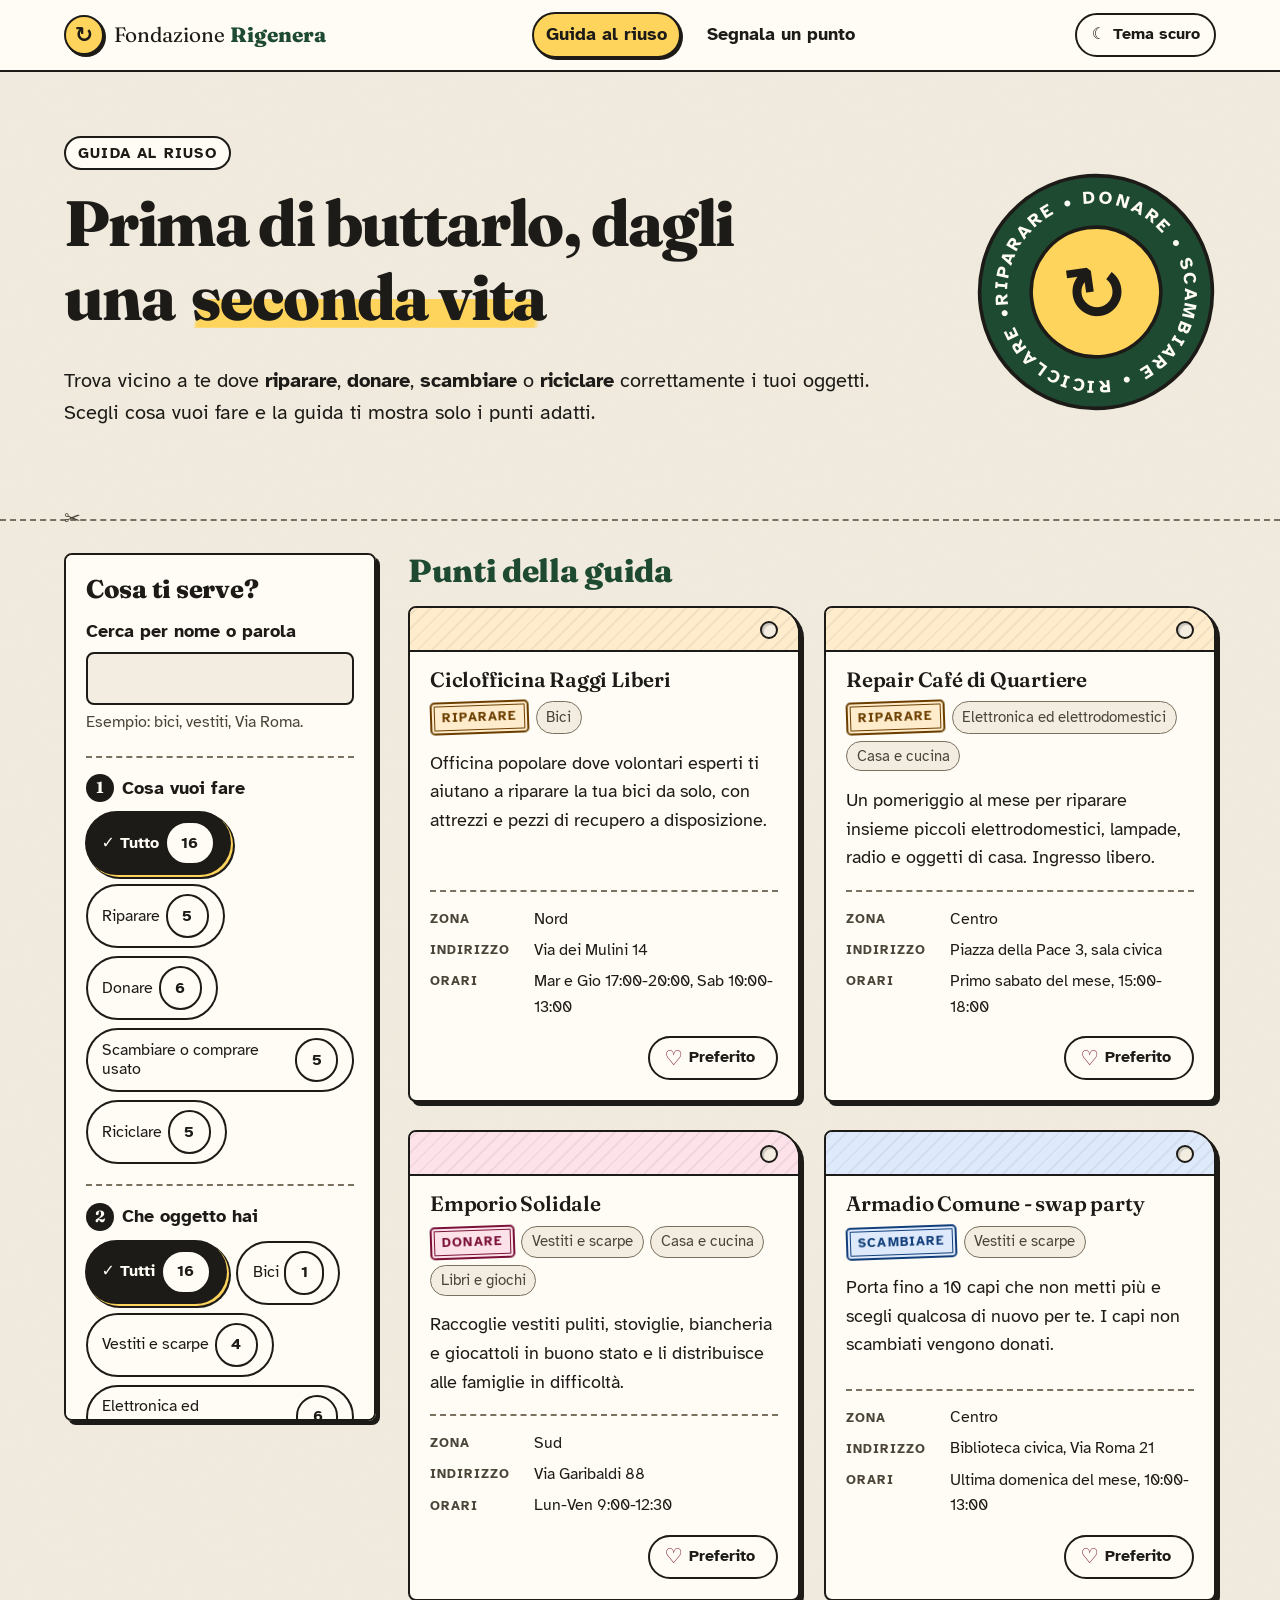
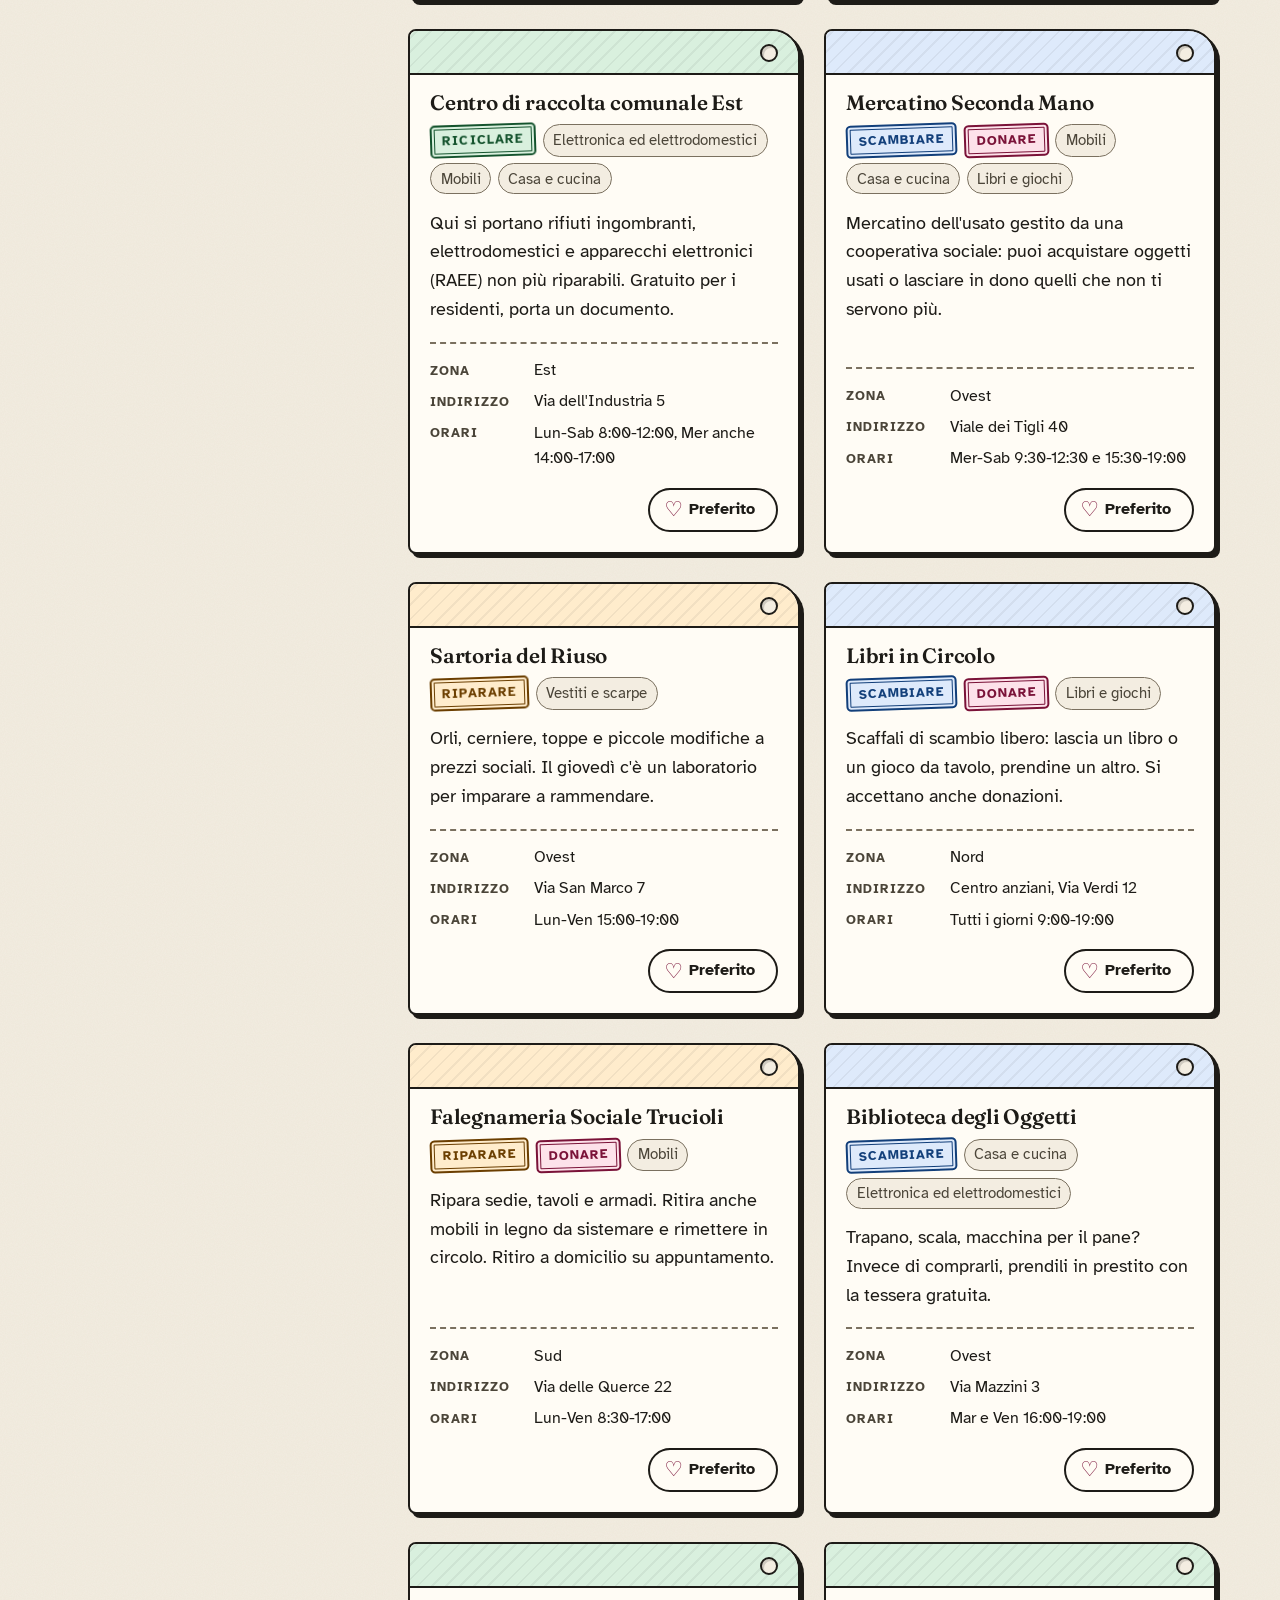
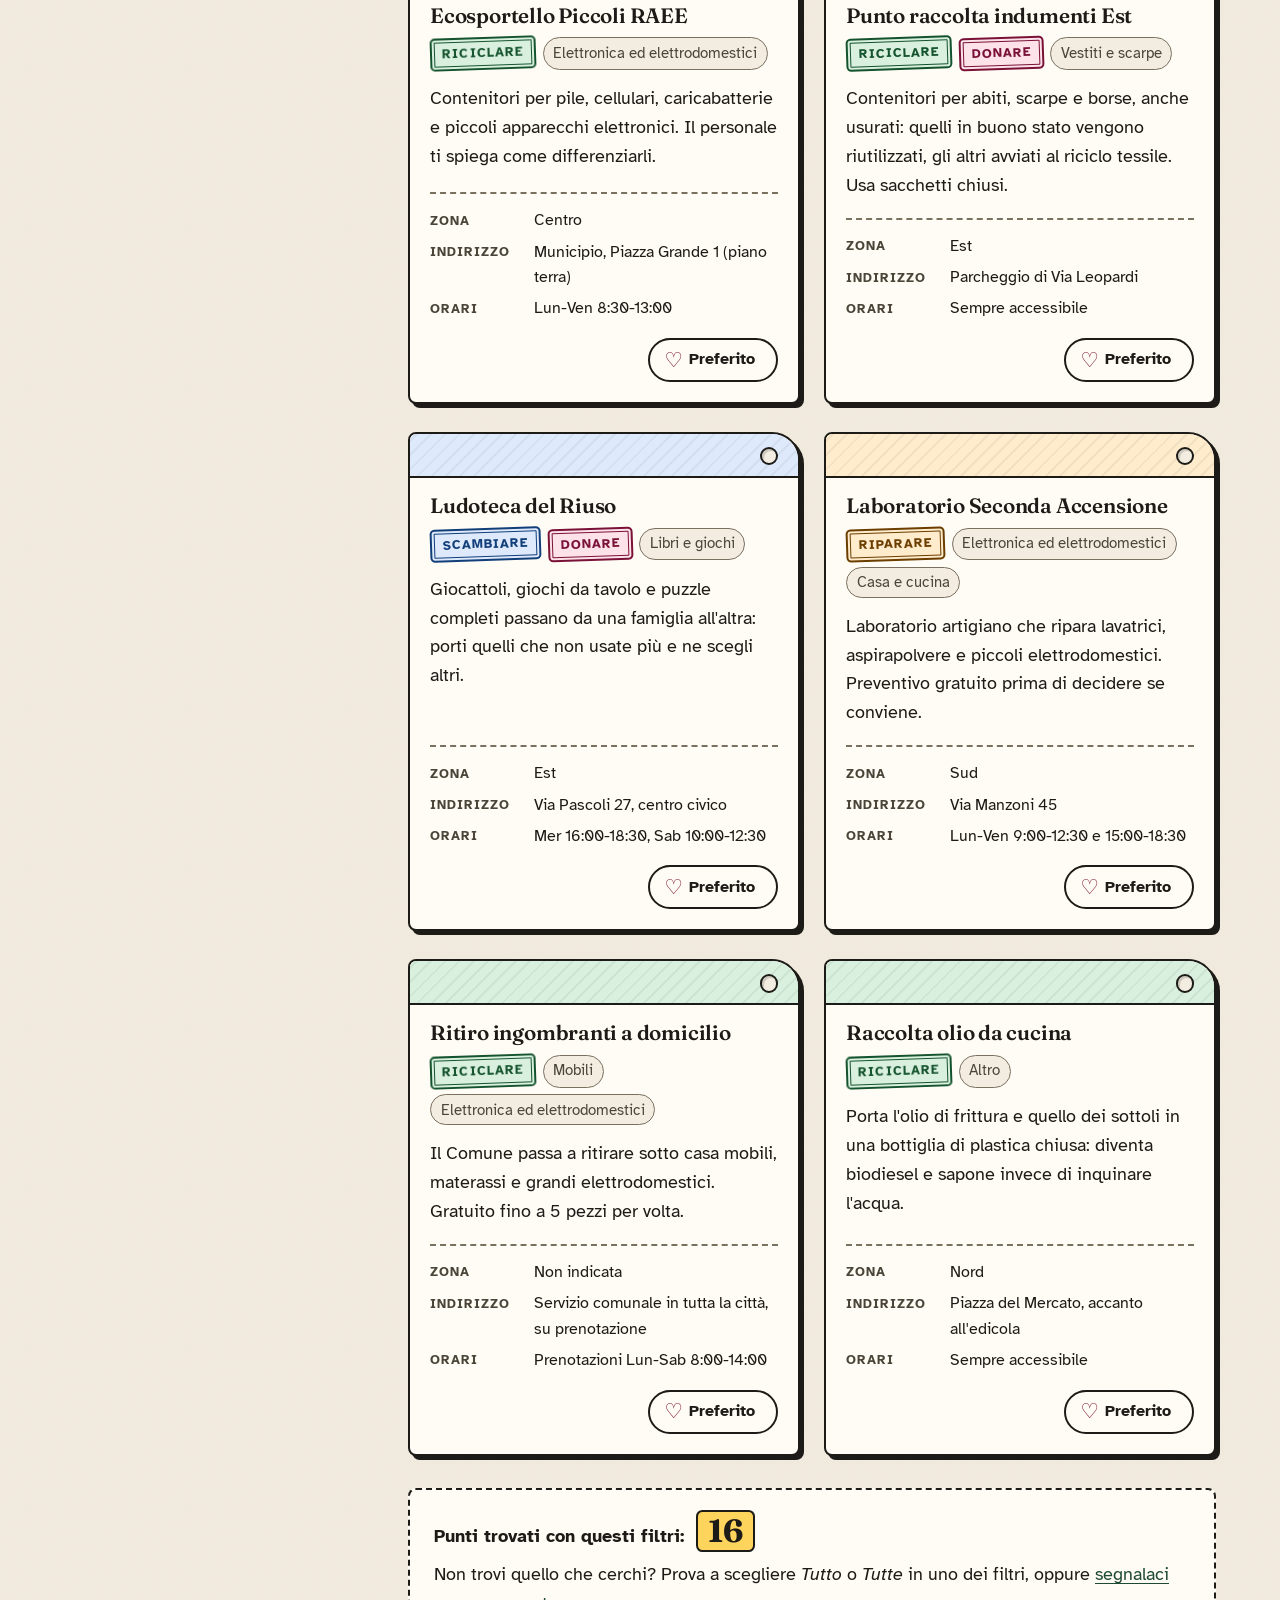
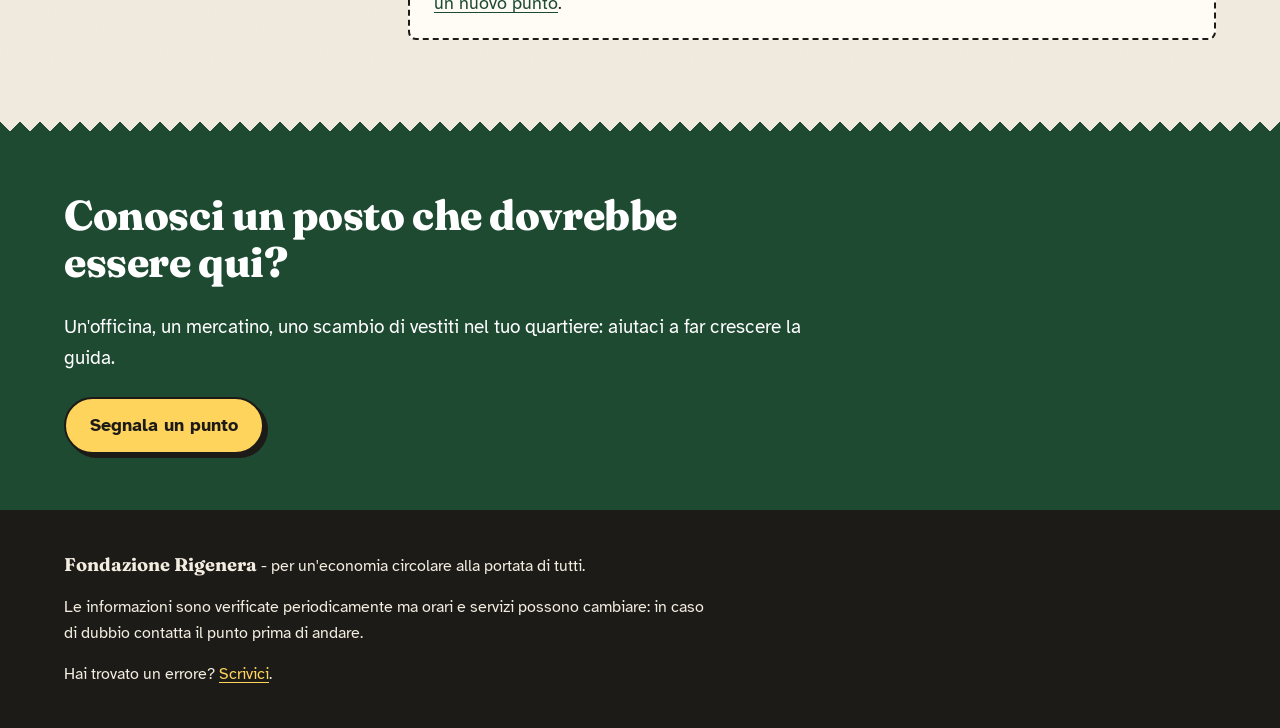
==== docs/index.html @ 84025697 "feat: dati in data.js, 16 punti e tag OpenGraph" ====
<!DOCTYPE html>
<html lang="it">
<head>
  <meta charset="utf-8">
  <meta name="viewport" content="width=device-width, initial-scale=1">
  <title>Guida al riuso - Fondazione Rigenera</title>
  <meta name="description" content="Dove riparare, donare, scambiare o riciclare gli oggetti: la guida al riuso della Fondazione Rigenera.">
  <!-- Favicon: SVG per i browser moderni, ICO per quelli vecchi, PNG per la schermata Home di iPhone e iPad -->
  <link rel="icon" href="img/favicon.ico" sizes="16x16 32x32 48x48">
  <link rel="icon" href="img/favicon.svg" type="image/svg+xml">
  <link rel="apple-touch-icon" href="img/apple-touch-icon.png">
  <meta name="theme-color" content="#f3ede1">
  <!-- Anteprima quando il link viene condiviso (WhatsApp, social...): OpenGraph vuole indirizzi completi -->
  <meta property="og:type" content="website">
  <meta property="og:site_name" content="Fondazione Rigenera">
  <meta property="og:locale" content="it_IT">
  <meta property="og:title" content="Guida al riuso - Fondazione Rigenera">
  <meta property="og:description" content="Dove riparare, donare, scambiare o riciclare gli oggetti: la guida al riuso della Fondazione Rigenera.">
  <meta property="og:url" content="https://michelecampanello.github.io/rigenera/">
  <meta property="og:image" content="https://michelecampanello.github.io/rigenera/img/anteprima-social.png">
  <meta property="og:image:width" content="1200">
  <meta property="og:image:height" content="630">
  <meta property="og:image:alt" content="Guida al riuso della Fondazione Rigenera: prima di buttarlo, dagli una seconda vita">
  <meta name="twitter:card" content="summary_large_image">
  <link rel="preconnect" href="https://fonts.googleapis.com">
  <link rel="preconnect" href="https://fonts.gstatic.com" crossorigin>
  <link rel="stylesheet" href="https://fonts.googleapis.com/css2?family=Atkinson+Hyperlegible:ital,wght@0,400;0,700;1,400&family=Fraunces:opsz,wght@9..144,600;9..144,800&display=swap">
  <!-- Lo stile è diviso in file numerati: l'ordine dei link conta -->
  <link rel="stylesheet" href="css/01-variabili.css">
  <link rel="stylesheet" href="css/02-base.css">
  <link rel="stylesheet" href="css/03-testata.css">
  <link rel="stylesheet" href="css/04-intro.css">
  <link rel="stylesheet" href="css/05-guida.css">
  <link rel="stylesheet" href="css/06-filtri.css">
  <link rel="stylesheet" href="css/07-bottoni.css">
  <link rel="stylesheet" href="css/08-elenco.css">
  <link rel="stylesheet" href="css/09-invito.css">
  <link rel="stylesheet" href="css/10-modulo.css">
  <link rel="stylesheet" href="css/11-piede.css">
  <link rel="stylesheet" href="css/12-accessibilita.css">
  <link rel="stylesheet" href="css/13-ricerca-preferiti.css">
  <link rel="stylesheet" href="css/14-tema-scuro.css">
  <!-- tema.js senza defer: applica il tema prima che la pagina venga disegnata -->
  <script src="js/tema.js"></script>
  <script src="js/data.js" defer></script>
  <script src="js/preferiti.js" defer></script>
  <script src="js/script.js" defer></script>
</head>
<body>
  <a class="salta" href="#risultati">Vai direttamente ai punti</a>

  <header class="testata">
    <div class="contenitore testata__riga">
      <a class="logo" href="index.html" aria-label="Fondazione Rigenera, pagina iniziale">
        <span class="logo__segno" aria-hidden="true">↻</span>
        <span>Fondazione <strong>Rigenera</strong></span>
      </a>
      <nav aria-label="Menu principale">
        <ul class="menu">
          <li><a href="index.html" aria-current="page">Guida al riuso</a></li>
          <li><a href="segnala.html">Segnala un punto</a></li>
        </ul>
      </nav>
      <button type="button" id="cambia-tema" class="tema" aria-pressed="false" hidden>
        <span class="tema__icona" aria-hidden="true"></span>
        Tema scuro
      </button>
    </div>
  </header>

  <main id="contenuto">
    <section class="intro">
      <div class="contenitore intro__riga">
        <div>
          <p class="intro__occhiello">Guida al riuso</p>
          <h1>Prima di buttarlo, dagli una <span class="evidenzia">seconda vita</span></h1>
          <p class="intro__testo">Trova vicino a te dove <strong>riparare</strong>, <strong>donare</strong>, <strong>scambiare</strong> o <strong>riciclare</strong> correttamente i tuoi oggetti. Scegli cosa vuoi fare e la guida ti mostra solo i punti adatti.</p>
        </div>
        <!-- Sigillo decorativo: nascosto ai lettori di schermo -->
        <svg class="sigillo" viewBox="0 0 200 200" aria-hidden="true" focusable="false">
          <defs>
            <path id="sigillo-cerchio" d="M100,100 m-74,0 a74,74 0 1,1 148,0 a74,74 0 1,1 -148,0"/>
          </defs>
          <circle class="sigillo__fondo" cx="100" cy="100" r="97"/>
          <circle class="sigillo__linea" cx="100" cy="100" r="54"/>
          <g class="sigillo__giro">
            <text class="sigillo__testo"><textPath href="#sigillo-cerchio" textLength="462">Riparare • Donare • Scambiare • Riciclare •</textPath></text>
          </g>
          <text class="sigillo__centro" x="100" y="102" text-anchor="middle" dominant-baseline="central">↻</text>
        </svg>
      </div>
    </section>

    <div class="contenitore guida">

      <form class="filtri" aria-labelledby="titolo-filtri">
        <h2 id="titolo-filtri" class="filtri__titolo">Cosa ti serve?</h2>

        <div class="cerca">
          <label for="cerca-testo">Cerca per nome o parola</label>
          <input type="search" id="cerca-testo" name="testo" autocomplete="off" aria-describedby="aiuto-cerca">
          <p class="aiuto" id="aiuto-cerca">Esempio: bici, vestiti, Via Roma.</p>
        </div>

        <fieldset class="gruppo">
          <legend>Cosa vuoi fare</legend>
          <div class="chips" data-gruppo="azione"></div>
        </fieldset>

        <fieldset class="gruppo">
          <legend>Che oggetto hai</legend>
          <div class="chips" data-gruppo="categoria"></div>
        </fieldset>

        <fieldset class="gruppo">
          <legend>In che zona</legend>
          <div class="chips" data-gruppo="zona"></div>
        </fieldset>

        <div class="gruppo gruppo--preferiti">
          <label class="chip">
            <input type="checkbox" name="solo-preferiti">
            <span>Solo i miei preferiti</span>
          </label>
        </div>

        <button type="reset" class="bottone bottone--secondario">Azzera i filtri</button>
      </form>

      <section id="risultati" class="risultati" aria-labelledby="titolo-risultati" tabindex="-1">
        <h2 id="titolo-risultati">Punti della guida</h2>

        <noscript>
          <p class="messaggio messaggio--errore">Per vedere l'elenco dei punti è necessario attivare JavaScript nel browser.</p>
        </noscript>

        <!-- Compare solo quando ricerca e filtri non trovano nulla (gestito da script.js) -->
        <p id="nessun-risultato" class="vuoto" hidden></p>

        <ol id="elenco-punti" class="elenco" role="list">

        </ol>

        <!-- Annuncia ai lettori di schermo il numero di punti quando cambiano i filtri -->
        <p id="annuncio-risultati" class="solo-lettori" aria-live="polite" aria-atomic="true"></p>

        <div class="esito">
          <p class="esito__conteggio">Punti trovati con questi filtri: </p>
          <p>Non trovi quello che cerchi? Prova a scegliere <em>Tutto</em> o <em>Tutte</em> in uno dei filtri, oppure <a href="segnala.html">segnalaci un nuovo punto</a>.</p>
        </div>
      </section>
    </div>

    <section class="invito" aria-labelledby="titolo-invito">
      <div class="contenitore">
        <h2 id="titolo-invito">Conosci un posto che dovrebbe essere qui?</h2>
        <p>Un'officina, un mercatino, uno scambio di vestiti nel tuo quartiere: aiutaci a far crescere la guida.</p>
        <a class="bottone" href="segnala.html">Segnala un punto</a>
      </div>
    </section>
  </main>

  <footer class="piede">
    <div class="contenitore">
      <p><strong>Fondazione Rigenera</strong> - per un'economia circolare alla portata di tutti.</p>
      <p>Le informazioni sono verificate periodicamente ma orari e servizi possono cambiare: in caso di dubbio contatta il punto prima di andare.</p>
      <p>Hai trovato un errore? <a href="segnala.html">Scrivici</a>.</p>
    </div>
  </footer>
</body>
</html>
---- docs/css/01-variabili.css ----
/* ==========================================================================
   Fondazione Rigenera - Guida al riuso
   Lo stile è diviso in file numerati, da caricare in quest'ordine
   (l'ordine conta: a parità di selettore vince la regola che viene dopo).
   Mobile first: le regole base valgono per il telefono,
   le media query aggiungono il layout per schermi più grandi.

   Idea grafica: "il cartellino del riuso".
   Carta riciclata, inchiostro, timbri ed evidenziatore: ogni punto della guida
   è un cartellino appeso all'oggetto, come in un'officina o in un mercatino.
   ========================================================================== */

/* ---------- 1. Variabili (colori e misure in un solo posto) ---------- */
:root {
  /* Carta e inchiostro */
  --carta: #f3ede1;          /* sfondo della pagina, color carta riciclata */
  --carta-chiara: #fffcf5;   /* sfondo di schede e pannelli */
  --carta-scura: #e8dfcd;
  --inchiostro: #1d1b17;     /* testo principale: contrasto 14.7:1 su --carta */
  --testo-tenue: #4b4539;    /* contrasto 8.2:1 su --carta */

  --verde-scuro: #1e4a32;    /* colore della Fondazione: contrasto 8.7:1 su --carta */
  --verde: #2d6b47;
  --verde-chiaro: #dcebdc;
  --evidenziatore: #ffd45c;  /* giallo evidenziatore, sempre con testo scuro */

  --bordo: #7a705f;          /* contrasto 4.9:1 su bianco, sufficiente per i controlli */
  --focus: #b35000;          /* anello di focus arancione, diverso dal verde */
  --errore: #a4161a;

  /* Colori delle azioni: testo scuro su fondo chiaro, contrasto ≥ 7:1 */
  --ripara-sfondo: #ffeccc;  --ripara-testo: #6b3e00;
  --dona-sfondo:   #fde2ea;  --dona-testo:   #7a1238;
  --scambia-sfondo:#deeafb;  --scambia-testo:#123f7a;
  --ricicla-sfondo:#d9f0de;  --ricicla-testo:#14532d;

  /* Caratteri: Fraunces per i titoli, Atkinson Hyperlegible per il testo
     (disegnato apposta per chi ha difficoltà visive). Se non si caricano,
     si usano i caratteri di sistema. */
  --font-titoli: "Fraunces", Georgia, "Times New Roman", serif;
  --font-testo: "Atkinson Hyperlegible", system-ui, -apple-system, "Segoe UI", Roboto, Arial, sans-serif;

  --raggio: 0.5rem;
  --ombra: 4px 4px 0 var(--inchiostro);        /* ombra "a timbro", netta e senza sfumatura */
  --ombra-alta: 7px 7px 0 var(--inchiostro);
  --spazio: 1rem;
  --larghezza-max: 74rem;

  color-scheme: light;
}
---- docs/css/02-base.css ----
/* ---------- 2. Base ---------- */
*,
*::before,
*::after { box-sizing: border-box; }

html {
  /* Le misure in rem rispettano la dimensione del testo scelta dall'utente nel browser. */
  font-size: 100%;
  -webkit-text-size-adjust: 100%;
  scroll-behavior: smooth;
}

body {
  margin: 0;
  font-family: var(--font-testo);
  font-size: 1.125rem;      /* 18px: testo più grande del solito, più leggibile */
  line-height: 1.6;
  color: var(--inchiostro);
  background-color: var(--carta);
  /* Grana leggerissima della carta (disegnata in SVG, nessuna immagine da scaricare) */
  background-image: url("data:image/svg+xml,%3Csvg xmlns='http://www.w3.org/2000/svg' width='160' height='160'%3E%3Cfilter id='g'%3E%3CfeTurbulence type='fractalNoise' baseFrequency='.9' numOctaves='2' stitchTiles='stitch'/%3E%3CfeColorMatrix values='0 0 0 0 0.35 0 0 0 0 0.3 0 0 0 0 0.2 0 0 0 .07 0'/%3E%3C/filter%3E%3Crect width='100%25' height='100%25' filter='url(%23g)'/%3E%3C/svg%3E");
}

h1, h2, h3 {
  font-family: var(--font-titoli);
  font-weight: 800;
  line-height: 1.15;
  letter-spacing: -0.01em;
  color: var(--verde-scuro);
  margin: 0 0 0.5em;
}
h1 { font-size: clamp(2.25rem, 6.5vw, 4rem); letter-spacing: -0.025em; }
h2 { font-size: clamp(1.5rem, 3.5vw, 2rem); }
h3 { font-size: 1.3rem; font-weight: 600; }

p { margin: 0 0 1em; max-width: 65ch; }

a { color: var(--verde-scuro); text-decoration-thickness: 0.08em; text-underline-offset: 0.18em; }
a:hover { text-decoration-thickness: 0.15em; text-decoration-color: var(--focus); }

/* Focus sempre visibile per chi naviga da tastiera */
:focus-visible {
  outline: 3px solid var(--focus);
  outline-offset: 3px;
  border-radius: 4px;
}

img { max-width: 100%; height: auto; }

.contenitore {
  width: 100%;
  max-width: var(--larghezza-max);
  margin-inline: auto;
  padding-inline: var(--spazio);
}
.contenitore--stretto { max-width: 46rem; padding-block: 2.5rem 3rem; }

/* Testo letto solo dai lettori di schermo, invisibile a schermo */
.solo-lettori {
  position: absolute;
  width: 1px;
  height: 1px;
  margin: -1px;
  padding: 0;
  overflow: hidden;
  clip-path: inset(50%);
  white-space: nowrap;
  border: 0;
}

/* Link "salta al contenuto": invisibile finché non riceve il focus con Tab */
.salta {
  position: absolute;
  left: var(--spazio);
  top: -100%;
  z-index: 100;
  padding: 0.75rem 1rem;
  background: var(--inchiostro);
  color: var(--carta-chiara);
  font-weight: 700;
  border-radius: var(--raggio);
}
.salta:focus { top: var(--spazio); }

/* Testo evidenziato con un tratto di evidenziatore un po' storto */
.evidenzia {
  padding-inline: 0.1em;
  background:
    linear-gradient(100deg, transparent 0.2em, var(--evidenziatore) 0.25em, var(--evidenziatore) calc(100% - 0.3em), transparent calc(100% - 0.2em))
    0 85% / 100% 0.45em no-repeat;
  -webkit-box-decoration-break: clone;
  box-decoration-break: clone;
}
---- docs/css/03-testata.css ----
/* ---------- 3. Testata e navigazione ---------- */
.testata {
  background: var(--carta-chiara);
  border-bottom: 2px solid var(--inchiostro);
}
.testata__riga {
  display: flex;
  flex-wrap: wrap;
  align-items: center;
  justify-content: space-between;
  gap: 0.5rem 1.5rem;
  padding-block: 0.75rem;
}
.logo {
  display: inline-flex;
  align-items: center;
  gap: 0.6rem;
  font-family: var(--font-titoli);
  font-size: 1.3rem;
  color: var(--inchiostro);
  text-decoration: none;
}
.logo strong { color: var(--verde-scuro); font-weight: 800; }
/* Il segno del logo è un piccolo timbro tondo */
.logo__segno {
  display: inline-grid;
  place-items: center;
  width: 2.5rem;
  height: 2.5rem;
  border-radius: 50%;
  border: 2px solid var(--inchiostro);
  background: var(--evidenziatore);
  color: var(--inchiostro);
  font-family: var(--font-testo);
  font-size: 1.35rem;
  font-weight: 700;
  box-shadow: 2px 2px 0 var(--inchiostro);
  transition: transform 0.4s ease;
}
.logo:hover .logo__segno { transform: rotate(-180deg); }

.menu {
  display: flex;
  flex-wrap: wrap;
  gap: 0.25rem 0.75rem;
  margin: 0;
  padding: 0;
  list-style: none;
}
.menu a {
  display: inline-flex;
  align-items: center;
  min-height: 44px;              /* area di tocco comoda */
  padding: 0.4rem 0.75rem;
  border: 2px solid transparent;
  border-radius: 999px;
  color: var(--inchiostro);
  font-weight: 700;
  text-decoration: none;
}
.menu a:hover { border-color: var(--inchiostro); }
/* Pagina attuale: evidenziata (non solo col colore: ha anche bordo e ombra) */
.menu a[aria-current="page"] {
  background: var(--evidenziatore);
  border-color: var(--inchiostro);
  box-shadow: 2px 2px 0 var(--inchiostro);
}
---- docs/css/04-intro.css ----
/* ---------- 4. Introduzione ---------- */
.intro {
  position: relative;
  padding-block: 2.5rem 3rem;
  margin-bottom: 2rem;
}
/* Linea tratteggiata "da ritagliare" sotto l'introduzione */
.intro::after {
  content: "✂";
  position: absolute;
  left: 0;
  right: 0;
  bottom: 0;
  padding-left: max(var(--spazio), calc((100% - var(--larghezza-max)) / 2 + var(--spazio)));
  border-bottom: 2px dashed var(--bordo);
  color: var(--testo-tenue);
  font-size: 1.25rem;
  line-height: 0;
}
.intro__riga {
  display: grid;
  gap: 1.5rem;
  align-items: center;
}
.intro__occhiello {
  display: inline-block;
  margin-bottom: 1rem;
  padding: 0.2rem 0.75rem;
  border: 2px solid var(--inchiostro);
  border-radius: 999px;
  background: var(--carta-chiara);
  font-size: 0.9375rem;
  font-weight: 700;
  letter-spacing: 0.08em;
  text-transform: uppercase;
}
.intro h1 { color: var(--inchiostro); max-width: 16ch; }
.intro__testo { font-size: 1.25rem; }

/* Sigillo rotante con le quattro azioni */
.sigillo {
  width: min(9.5rem, 45vw);
  justify-self: center;
  overflow: visible;
}
.sigillo__fondo {
  fill: var(--verde-scuro);
  stroke: var(--inchiostro);
  stroke-width: 3;
}
.sigillo__linea {
  fill: var(--evidenziatore);
  stroke: var(--inchiostro);
  stroke-width: 3;
}
.sigillo__testo {
  fill: var(--carta-chiara);
  font-family: var(--font-testo);
  font-size: 15px;
  font-weight: 700;
  letter-spacing: 0.06em;
  text-transform: uppercase;
}
.sigillo__centro {
  fill: var(--inchiostro);
  font-family: var(--font-testo);
  font-size: 64px;
  font-weight: 700;
}
.sigillo__giro {
  transform-origin: 100px 100px;
  animation: gira 40s linear infinite;
}
@keyframes gira { to { transform: rotate(360deg); } }

@media (min-width: 48rem) {
  .intro { padding-block: 4rem 4.5rem; }
  .intro__riga { grid-template-columns: 1fr auto; gap: 3rem; }
  .sigillo { width: 15rem; transform: rotate(-8deg); }
}
---- docs/css/05-guida.css ----
/* ---------- 5. Layout della guida ---------- */
.guida {
  display: grid;
  gap: 2rem;
  padding-bottom: 4rem;
}

@media (min-width: 62rem) {
  .guida {
    grid-template-columns: 19.5rem 1fr;
    align-items: start;
  }
  /* Su schermi grandi i filtri restano visibili mentre si scorre l'elenco */
  .filtri {
    position: sticky;
    top: 1rem;
    max-height: calc(100vh - 2rem);
    overflow-y: auto;
  }
}
---- docs/css/06-filtri.css ----
/* ---------- 6. Pannello filtri ---------- */
/* Il pannello è come uno scontrino: i tre passi sono separati da una linea tratteggiata */
.filtri {
  counter-reset: passo;
  background: var(--carta-chiara);
  border: 2px solid var(--inchiostro);
  border-radius: var(--raggio);
  padding: 1.25rem;
  box-shadow: var(--ombra);
}
.filtri__titolo { font-size: 1.6rem; color: var(--inchiostro); }

.gruppo {
  border: 0;
  border-top: 2px dashed var(--bordo);
  margin: 0 0 1.25rem;
  padding: 1rem 0 0;
  min-width: 0;
}
.gruppo legend {
  display: flex;
  align-items: center;
  gap: 0.5rem;
  float: left;              /* permette alla legenda di stare dentro il bordo tratteggiato */
  width: 100%;
  font-weight: 700;
  margin-bottom: 0.6rem;
  padding: 0;
}
.gruppo legend + * { clear: both; }
/* Ogni gruppo è numerato: 1 cosa fare, 2 che oggetto, 3 che zona */
.gruppo legend::before {
  counter-increment: passo;
  content: counter(passo);
  display: inline-grid;
  place-items: center;
  flex-shrink: 0;
  width: 1.75rem;
  height: 1.75rem;
  border-radius: 50%;
  background: var(--inchiostro);
  color: var(--carta-chiara);
  font-family: var(--font-titoli);
  font-size: 1rem;
}

.chips {
  display: flex;
  flex-wrap: wrap;
  gap: 0.5rem;
}

/* Il radio vero resta nella pagina (e quindi raggiungibile da tastiera e lettori di schermo),
   ma è nascosto alla vista: al suo posto si vede l'etichetta a forma di "pillola". */
.chip { position: relative; }
.chip input {
  position: absolute;
  inset: 0;
  opacity: 0;
  margin: 0;
  cursor: pointer;
}
.chip span {
  display: inline-flex;
  align-items: center;
  gap: 0.35rem;
  min-height: 44px;            /* area di tocco minima consigliata */
  padding: 0.5rem 0.9rem;
  border: 2px solid var(--inchiostro);
  border-radius: 999px;
  background: var(--carta-chiara);
  font-size: 1rem;
  line-height: 1.2;
  cursor: pointer;
  transition: background-color 0.15s, transform 0.15s, box-shadow 0.15s;
}
.chip:hover span { background: var(--evidenziatore); }

.chip input:checked + span {
  background: var(--inchiostro);
  color: var(--carta-chiara);
  font-weight: 700;
  box-shadow: 2px 2px 0 var(--evidenziatore), 3px 3px 0 1px var(--inchiostro);
  transform: translate(-1px, -1px);
}
/* Il segno di spunta indica la scelta anche a chi non distingue i colori */
.chip input:checked + span::before { content: "✓"; }

/* Numero di punti che la pillola troverebbe, con gli altri filtri attivi */
.chip__conteggio {
  min-width: 1.6em;
  padding: 0 0.35em;
  border: 1.5px solid currentColor;
  border-radius: 999px;
  font-size: 0.85rem;
  font-weight: 700;
  text-align: center;
  color: var(--inchiostro)
}
/* Pillola che non troverebbe nulla: resta selezionabile, ma il bordo tratteggiato
   la distingue senza abbassare il contrasto del testo */
.chip--vuota span { border-style: dashed; }

.chip input:focus-visible + span {
  outline: 3px solid var(--focus);
  outline-offset: 3px;
}
---- docs/css/07-bottoni.css ----
/* ---------- 7. Bottoni ---------- */
/* Bottoni "a timbro": ombra netta che si schiaccia quando si preme */
.bottone {
  display: inline-flex;
  align-items: center;
  justify-content: center;
  gap: 0.5rem;
  min-height: 48px;
  padding: 0.75rem 1.5rem;
  border: 2px solid var(--inchiostro);
  border-radius: 999px;
  background: var(--verde-scuro);
  color: #fff;
  font: inherit;
  font-weight: 700;
  text-decoration: none;
  cursor: pointer;
  box-shadow: var(--ombra);
  transition: transform 0.12s, box-shadow 0.12s, background-color 0.15s;
}
.bottone:hover { background: var(--verde); transform: translate(-2px, -2px); box-shadow: 6px 6px 0 var(--inchiostro); }
.bottone:active { transform: translate(3px, 3px); box-shadow: 1px 1px 0 var(--inchiostro); }
.bottone--secondario { background: var(--carta-chiara); color: var(--inchiostro); }
.bottone--secondario:hover { background: var(--evidenziatore); }
.filtri .bottone { width: 100%; }
---- docs/css/08-elenco.css ----
/* ---------- 8. Elenco dei punti ---------- */
.risultati { counter-reset: punti; }
.risultati:focus { outline: none; }

.elenco {
  display: grid;
  grid-template-columns: repeat(auto-fill, minmax(min(100%, 19rem), 1fr));
  gap: 1.75rem 1.5rem;
  margin: 0;
  padding: 0;
  list-style: none;
}

.punto { counter-increment: punti; display: flex; }

/* Colore del cartellino: segue la PRIMA azione del punto */
.punto                          { --tinta: var(--verde-chiaro);   --tinta-testo: var(--verde-scuro); }
.punto[data-azione^="ripara"]   { --tinta: var(--ripara-sfondo);  --tinta-testo: var(--ripara-testo); }
.punto[data-azione^="dona"]     { --tinta: var(--dona-sfondo);    --tinta-testo: var(--dona-testo); }
.punto[data-azione^="scambia"]  { --tinta: var(--scambia-sfondo); --tinta-testo: var(--scambia-testo); }
.punto[data-azione^="ricicla"]  { --tinta: var(--ricicla-sfondo); --tinta-testo: var(--ricicla-testo); }

/* La scheda è un cartellino: fascia colorata in alto, foro per il filo, linea tratteggiata */
.scheda {
  position: relative;
  display: flex;
  flex-direction: column;
  width: 100%;
  padding: 0 1.25rem 1.25rem;
  border: 2px solid var(--inchiostro);
  border-radius: var(--raggio) 1.75rem var(--raggio) var(--raggio);
  background: var(--carta-chiara);
  box-shadow: var(--ombra);
  transition: transform 0.15s, box-shadow 0.15s;
}
.scheda:hover { transform: translate(-3px, -3px) rotate(-0.4deg); box-shadow: var(--ombra-alta); }

.scheda::before {
  content: "";
  display: block;
  height: 2.75rem;
  margin: 0 -1.25rem 1rem;
  border-bottom: 2px solid var(--inchiostro);
  border-radius: calc(var(--raggio) - 2px) calc(1.75rem - 2px) 0 0;
  background:
    repeating-linear-gradient(-45deg, transparent 0 8px, rgb(0 0 0 / 0.05) 8px 10px),
    var(--tinta);
}
/* Il foro del cartellino */
.scheda::after {
  content: "";
  position: absolute;
  top: 0.8rem;
  right: 1.25rem;
  width: 1.15rem;
  height: 1.15rem;
  border: 2px solid var(--inchiostro);
  border-radius: 50%;
  background: var(--carta);
  box-shadow: inset 2px 2px 0 rgb(0 0 0 / 0.15);
}

.scheda h3 { margin-bottom: 0.6rem; color: var(--inchiostro); }
.scheda__descrizione { flex-grow: 1; }

.etichette {
  display: flex;
  flex-wrap: wrap;
  gap: 0.4rem;
  margin: 0 0 0.9rem;
  padding: 0;
  list-style: none;
}
.etichetta {
  padding: 0.15rem 0.6rem;
  border: 1px solid var(--bordo);
  border-radius: 999px;
  background: var(--carta);
  color: var(--testo-tenue);
  font-size: 0.9375rem;
}
/* Le azioni sono "timbri": maiuscolo, bordo doppio, leggermente storti.
   Colore e testo in grassetto: il colore non è l'unica informazione. */
.etichetta--ripara,
.etichetta--dona,
.etichetta--scambia,
.etichetta--ricicla {
  border: 2px solid currentColor;
  border-radius: 0.3rem;
  outline: 1px solid currentColor;
  outline-offset: -5px;
  padding: 0.25rem 0.65rem;
  font-size: 0.8125rem;
  font-weight: 700;
  letter-spacing: 0.08em;
  text-transform: uppercase;
  transform: rotate(-2deg);
}
.etichetta--ripara  { background: var(--ripara-sfondo);  color: var(--ripara-testo); }
.etichetta--dona    { background: var(--dona-sfondo);    color: var(--dona-testo); }
.etichetta--scambia { background: var(--scambia-sfondo); color: var(--scambia-testo); }
.etichetta--ricicla { background: var(--ricicla-sfondo); color: var(--ricicla-testo); }

.scheda__info {
  display: grid;
  gap: 0.35rem;
  margin: 0;
  padding-top: 0.9rem;
  border-top: 2px dashed var(--bordo);
  font-size: 1rem;
}
.scheda__info div { display: grid; grid-template-columns: 6rem 1fr; gap: 0.5rem; }
.scheda__info dt {
  font-size: 0.8125rem;
  font-weight: 700;
  letter-spacing: 0.08em;
  text-transform: uppercase;
  color: var(--testo-tenue);
  padding-top: 0.15rem;
}
.scheda__info dd { margin: 0; }

/* Conteggio e messaggio sotto l'elenco */
.esito {
  display: grid;
  gap: 0.5rem;
  margin-top: 2rem;
  padding: 1.25rem 1.5rem;
  border: 2px dashed var(--inchiostro);
  border-radius: var(--raggio);
  background: var(--carta-chiara);
}
.esito__conteggio {
  display: flex;
  flex-wrap: wrap;
  align-items: baseline;
  gap: 0.25rem 0.75rem;
  font-weight: 700;
  margin: 0;
}
/* Il numero di punti trovati, grande, su un tratto di evidenziatore */
.esito__conteggio::after {
  content: counter(punti);
  padding: 0 0.3em;
  background: var(--evidenziatore);
  border: 2px solid var(--inchiostro);
  border-radius: 0.4rem;
  font-family: var(--font-titoli);
  font-size: 2rem;
  line-height: 1.2;
}
.esito p:last-child { margin-bottom: 0; }

/* Filtri: le pillole e la logica sono in script.js. Le schede che non
   corrispondono ricevono l'attributo hidden. Per aggiungere una nuova
   categoria o zona basta una voce in NOMI_CATEGORIE o NOMI_ZONE:
   il CSS non va toccato. */
.punto[hidden] { display: none; }
---- docs/css/09-invito.css ----
/* ---------- 9. Sezione invito ---------- */
.invito {
  position: relative;
  margin-top: 2rem;
  padding-block: 3.5rem;
  background: var(--verde-scuro);
  color: #fff;
}
/* Bordo superiore a zig-zag, come un foglio strappato */
.invito::before {
  content: "";
  position: absolute;
  left: 0;
  right: 0;
  top: -14px;
  height: 14px;
  background:
    linear-gradient(-45deg, var(--verde-scuro) 10px, transparent 0) 0 0 / 20px 14px repeat-x,
    linear-gradient(45deg, var(--verde-scuro) 10px, transparent 0) 0 0 / 20px 14px repeat-x;
}
.invito .contenitore {
  display: grid;
  gap: 0.25rem;
  justify-items: start;
}
.invito h2 { color: #fff; font-size: clamp(1.75rem, 4.5vw, 2.6rem); max-width: 22ch; }
.invito p { font-size: 1.2rem; }
.invito .bottone {
  background: var(--evidenziatore);
  color: var(--inchiostro);
  border-color: var(--inchiostro);
  box-shadow: 4px 4px 0 var(--inchiostro);
}
.invito .bottone:hover { background: #fff; }
.invito a:not(.bottone) { color: #fff; }
.invito :focus-visible { outline-color: var(--evidenziatore); }
---- docs/css/10-modulo.css ----
/* ---------- 10. Modulo di segnalazione ---------- */
.contenitore--stretto > h1 { color: var(--inchiostro); }

/* Ogni sezione del modulo è un cartellino, con il titolo su una linguetta scura */
.modulo fieldset {
  margin: 2.25rem 0 1.75rem;
  padding: 1.5rem 1.25rem 1.25rem;
  border: 2px solid var(--inchiostro);
  border-radius: var(--raggio);
  background: var(--carta-chiara);
  box-shadow: var(--ombra);
  min-width: 0;
}
.modulo > fieldset > legend {
  padding: 0.3rem 0.9rem;
  border: 2px solid var(--inchiostro);
  border-radius: 999px;
  background: var(--inchiostro);
  color: var(--carta-chiara);
  font-family: var(--font-titoli);
  font-size: 1.2rem;
  font-weight: 600;
}
.campo { margin-bottom: 1.25rem; }
.campo:last-child { margin-bottom: 0; }
.campo > label { display: block; font-weight: 700; margin-bottom: 0.35rem; }

.campo--scelte {
  margin: 0 0 1.25rem !important;
  border: 0 !important;
  padding: 0 !important;
  background: none !important;
  box-shadow: none !important;
}
.campo--scelte legend { font-weight: 700; margin-bottom: 0.35rem; padding: 0; }
.campo--scelte .aiuto { display: block; font-weight: 400; }

.modulo input[type="text"],
.modulo input[type="email"],
.modulo input[type="url"],
.modulo select,
.modulo textarea {
  display: block;
  width: 100%;
  min-height: 48px;
  padding: 0.65rem 0.8rem;
  border: 2px solid var(--inchiostro);
  border-radius: var(--raggio);
  background: #fff;
  color: var(--inchiostro);
  font: inherit;
  transition: box-shadow 0.15s;
}
.modulo textarea { resize: vertical; }
.modulo input:focus-visible,
.modulo select:focus-visible,
.modulo textarea:focus-visible {
  border-color: var(--inchiostro);
  box-shadow: 4px 4px 0 var(--evidenziatore);
}

/* Errori mostrati solo dopo che l'utente ha interagito col campo (non all'apertura della pagina) */
.modulo :user-invalid {
  border-color: var(--errore);
  background: #fff5f5;
}

.scelta {
  display: flex;
  align-items: flex-start;
  gap: 0.6rem;
  padding: 0.4rem 0;
  min-height: 44px;
  cursor: pointer;
}
.campo > label.scelta { font-weight: 400; margin-bottom: 0; }
.scelta input {
  flex-shrink: 0;
  width: 1.4rem;
  height: 1.4rem;
  margin-top: 0.15rem;
  accent-color: var(--verde-scuro);
}

.aiuto { margin: 0.3rem 0 0; font-size: 1rem; color: var(--testo-tenue); }
.obbligatorio { color: var(--errore); font-weight: 700; }

.trappola {
  position: absolute;
  left: -9999px;
  width: 1px;
  height: 1px;
  overflow: hidden;
}

/* Messaggio dopo l'invio del modulo (scritto da script.js) */
.messaggio:empty { display: none; }
.messaggio {
  margin-top: 1.5rem;
  padding: 1rem 1.25rem;
  border: 2px solid var(--inchiostro);
  border-radius: var(--raggio);
  background: var(--verde-chiaro);
  box-shadow: var(--ombra);
}
.messaggio--errore {
  border-color: var(--errore);
  background: #fdecec;
  color: var(--errore);
  font-weight: 700;
  box-shadow: 4px 4px 0 var(--errore);
}

.informativa {
  margin-top: 3rem;
  padding-top: 1.5rem;
  border-top: 2px dashed var(--bordo);
  font-size: 1rem;
}
.informativa h2 { font-size: 1.25rem; }
---- docs/css/11-piede.css ----
/* ---------- 11. Piè di pagina ---------- */
.piede {
  padding-block: 2.5rem;
  background: var(--inchiostro);
  color: var(--carta);
  font-size: 1rem;
}
.piede strong { font-family: var(--font-titoli); font-size: 1.15rem; }
.piede a { color: var(--evidenziatore); }
.piede :focus-visible { outline-color: var(--evidenziatore); }
.piede p:last-child { margin-bottom: 0; }
---- docs/css/12-accessibilita.css ----
/* ---------- 12. Preferenze di accessibilità del sistema ---------- */

/* Chi ha chiesto meno animazioni non vede movimenti: niente rotazioni né spostamenti */
@media (prefers-reduced-motion: reduce) {
  html { scroll-behavior: auto; }
  *, *::before, *::after { transition: none !important; animation: none !important; }
  .scheda:hover, .bottone:hover, .bottone:active { transform: none; }
}

/* Modalità a contrasto elevato di Windows: si garantiscono bordi visibili */
@media (forced-colors: active) {
  .chip span, .scheda, .etichetta, .filtri, .bottone, .esito, .modulo fieldset { border: 2px solid CanvasText; }
  .chip input:checked + span { border-width: 4px; }
  .evidenzia { background: none; text-decoration: underline; }
}

/* Stampa: si stampa solo l'elenco, senza filtri né menu */
@media print {
  .salta, .testata nav, .filtri, .invito, .esito, .sigillo, .intro::after { display: none !important; }
  body { font-size: 11pt; background: #fff; }
  .elenco { display: block; }
  .scheda { break-inside: avoid; box-shadow: none; margin-bottom: 0.5rem; transform: none !important; }
  .scheda::after { display: none; }
  .piede { background: none; color: #000; }
}
---- docs/css/13-ricerca-preferiti.css ----
/* ---------- 13. Ricerca, preferiti e messaggio "nessun risultato" ---------- */

/* Campo di ricerca in cima al pannello dei filtri */
.cerca { margin-bottom: 1.25rem; }
.cerca label {
  display: block;
  margin-bottom: 0.35rem;
  font-weight: 700;
}
.cerca input {
  display: block;
  width: 100%;
  min-height: 48px;
  padding: 0.65rem 0.8rem;
  border: 2px solid var(--inchiostro);
  border-radius: var(--raggio);
  background: var(--carta);
  color: var(--inchiostro);
  font: inherit;
}
.cerca input:focus-visible { box-shadow: 4px 4px 0 var(--evidenziatore); }

/* "Solo i miei preferiti": usa lo stile delle pillole (casella vera, nascosta alla vista) */
.gruppo--preferiti { padding-top: 1rem; }

/* Bottone "♡ Preferito" in fondo alla scheda */
.scheda__azioni {
  display: flex;
  justify-content: flex-end;
  margin-top: 1rem;
}
.preferito {
  display: inline-flex;
  align-items: center;
  gap: 0.4rem;
  min-height: 44px;             /* area di tocco comoda */
  padding: 0.4rem 0.9rem;
  border: 2px solid var(--inchiostro);
  border-radius: 999px;
  background: var(--carta-chiara);
  color: var(--inchiostro);
  font: inherit;
  font-size: 1rem;
  font-weight: 700;
  cursor: pointer;
}
.preferito:hover { background: var(--carta-scura); }
.preferito__icona {
  font-size: 1.3rem;
  line-height: 1;
  color: var(--dona-testo);
}
/* Attivo: cuore pieno, fondo colorato e ombra a timbro (non solo il colore cambia) */
.preferito[aria-pressed="true"] {
  background: var(--dona-sfondo);
  color: var(--dona-testo);
  box-shadow: 2px 2px 0 var(--inchiostro);
}

/* Messaggio quando ricerca e filtri non trovano nulla */
.vuoto {
  margin: 0 0 1.5rem;
  padding: 1rem 1.25rem;
  border: 2px dashed var(--inchiostro);
  border-radius: var(--raggio);
  background: var(--carta-chiara);
  font-weight: 700;
}

@media (forced-colors: active) {
  .preferito, .vuoto { border: 2px solid CanvasText; }
  .preferito[aria-pressed="true"] { border-width: 4px; }
}

@media print {
  .scheda__azioni, .vuoto { display: none !important; }
}
---- docs/css/14-tema-scuro.css ----
/* ---------- 14. Tema scuro ---------- */
/* Il bottone imposta data-tema="scuro" su <html> (vedi js/tema.js).
   Quasi tutto il sito usa le variabili di 01-variabili.css: basta ridefinirle.
   Le poche regole sotto correggono i punti dove un colore è scritto a mano
   o dove il testo deve restare scuro (per esempio sul giallo evidenziatore).
   Tutto è dentro @media screen: la stampa resta sempre chiara.
   Contrasti del testo verificati: tutti ≥ 7:1, come nel tema chiaro. */

/* Bottone del tema nella testata */
.tema {
  display: inline-flex;
  align-items: center;
  gap: 0.4rem;
  min-height: 44px;
  padding: 0.4rem 0.9rem;
  border: 2px solid var(--inchiostro);
  border-radius: 999px;
  background: transparent;
  color: var(--inchiostro);
  font: inherit;
  font-size: 1rem;
  font-weight: 700;
  cursor: pointer;
}
.tema[hidden] { display: none; }
.tema:hover { background: var(--carta-scura); }
.tema__icona::before { content: "☾"; }
/* Attivo: colori invertiti e segno di spunta, come le pillole dei filtri */
.tema[aria-pressed="true"] {
  background: var(--inchiostro);
  color: var(--carta-chiara);
}
.tema[aria-pressed="true"] .tema__icona::before { content: "✓"; }

@media print {
  .tema { display: none !important; }
}

@media screen {
  :root[data-tema="scuro"] {
    /* Cartone scuro e gesso al posto di carta e inchiostro */
    --carta: #1b1915;
    --carta-chiara: #26231d;
    --carta-scura: #36312a;
    --inchiostro: #f1ebdd;        /* 14.8:1 su --carta */
    --testo-tenue: #cfc5b0;       /* 9.2:1 su --carta-chiara */

    --verde-chiaro: #1f3a2a;
    --verde-testo: #9fd8b1;       /* titoli e link: 10.8:1 su --carta */
    --bordo: #9a8f7b;             /* 4.9:1, sufficiente per i controlli */
    --focus: #ff9a4d;
    --errore: #ff9b94;

    /* Azioni: fondo scuro e testo chiaro, contrasto ≥ 8.9:1 */
    --ripara-sfondo: #4a3210;  --ripara-testo: #ffd9a3;
    --dona-sfondo:   #4d1628;  --dona-testo:   #ffc4d6;
    --scambia-sfondo:#14304f;  --scambia-testo:#c4dcff;
    --ricicla-sfondo:#163f26;  --ricicla-testo:#b8eec8;

    color-scheme: dark;           /* barre di scorrimento e controlli del browser scuri */
  }

  /* :where() non aggiunge specificità: queste regole sostituiscono solo
     quelle "di base" e non quelle più precise già scritte negli altri file. */

  /* Titoli e link: il verde scuro della Fondazione non si legge sul fondo scuro */
  :where([data-tema="scuro"]) :is(h1, h2, h3),
  :where([data-tema="scuro"]) a,
  :where([data-tema="scuro"]) .logo strong { color: var(--verde-testo); }

  /* Sul giallo evidenziatore il testo resta sempre scuro */
  :where([data-tema="scuro"]) .logo__segno,
  :where([data-tema="scuro"]) .menu a[aria-current="page"],
  :where([data-tema="scuro"]) .chip:hover span,
  :where([data-tema="scuro"]) .bottone--secondario:hover,
  :where([data-tema="scuro"]) .esito__conteggio::after,
  :where([data-tema="scuro"]) .invito .bottone { color: #1d1b17; }

  /* Tratto di evidenziatore nel titolo: ambra scura sotto il testo chiaro */
  :where([data-tema="scuro"]) .evidenzia { --evidenziatore: #7a5a0c; }

  :where([data-tema="scuro"]) .sigillo__testo { fill: var(--inchiostro); }
  :where([data-tema="scuro"]) .sigillo__centro { fill: #1d1b17; }

  /* Campi del modulo: in 10-modulo.css lo sfondo è bianco fisso */
  :where([data-tema="scuro"]) .modulo input[type="text"],
  :where([data-tema="scuro"]) .modulo input[type="email"],
  :where([data-tema="scuro"]) .modulo input[type="url"],
  :where([data-tema="scuro"]) .modulo select,
  :where([data-tema="scuro"]) .modulo textarea { background: var(--carta); }

  :where([data-tema="scuro"]) .modulo :user-invalid,
  :where([data-tema="scuro"]) .messaggio--errore { background: #3a1416; }

  /* Piè di pagina: nel tema chiaro è scuro, qui resta scuro (non diventa chiaro) */
  :where([data-tema="scuro"]) .piede {
    background: #0f0e0b;
    color: var(--inchiostro);
    border-top: 2px solid var(--bordo);
  }
  :where([data-tema="scuro"]) .piede a { color: var(--evidenziatore); }
}
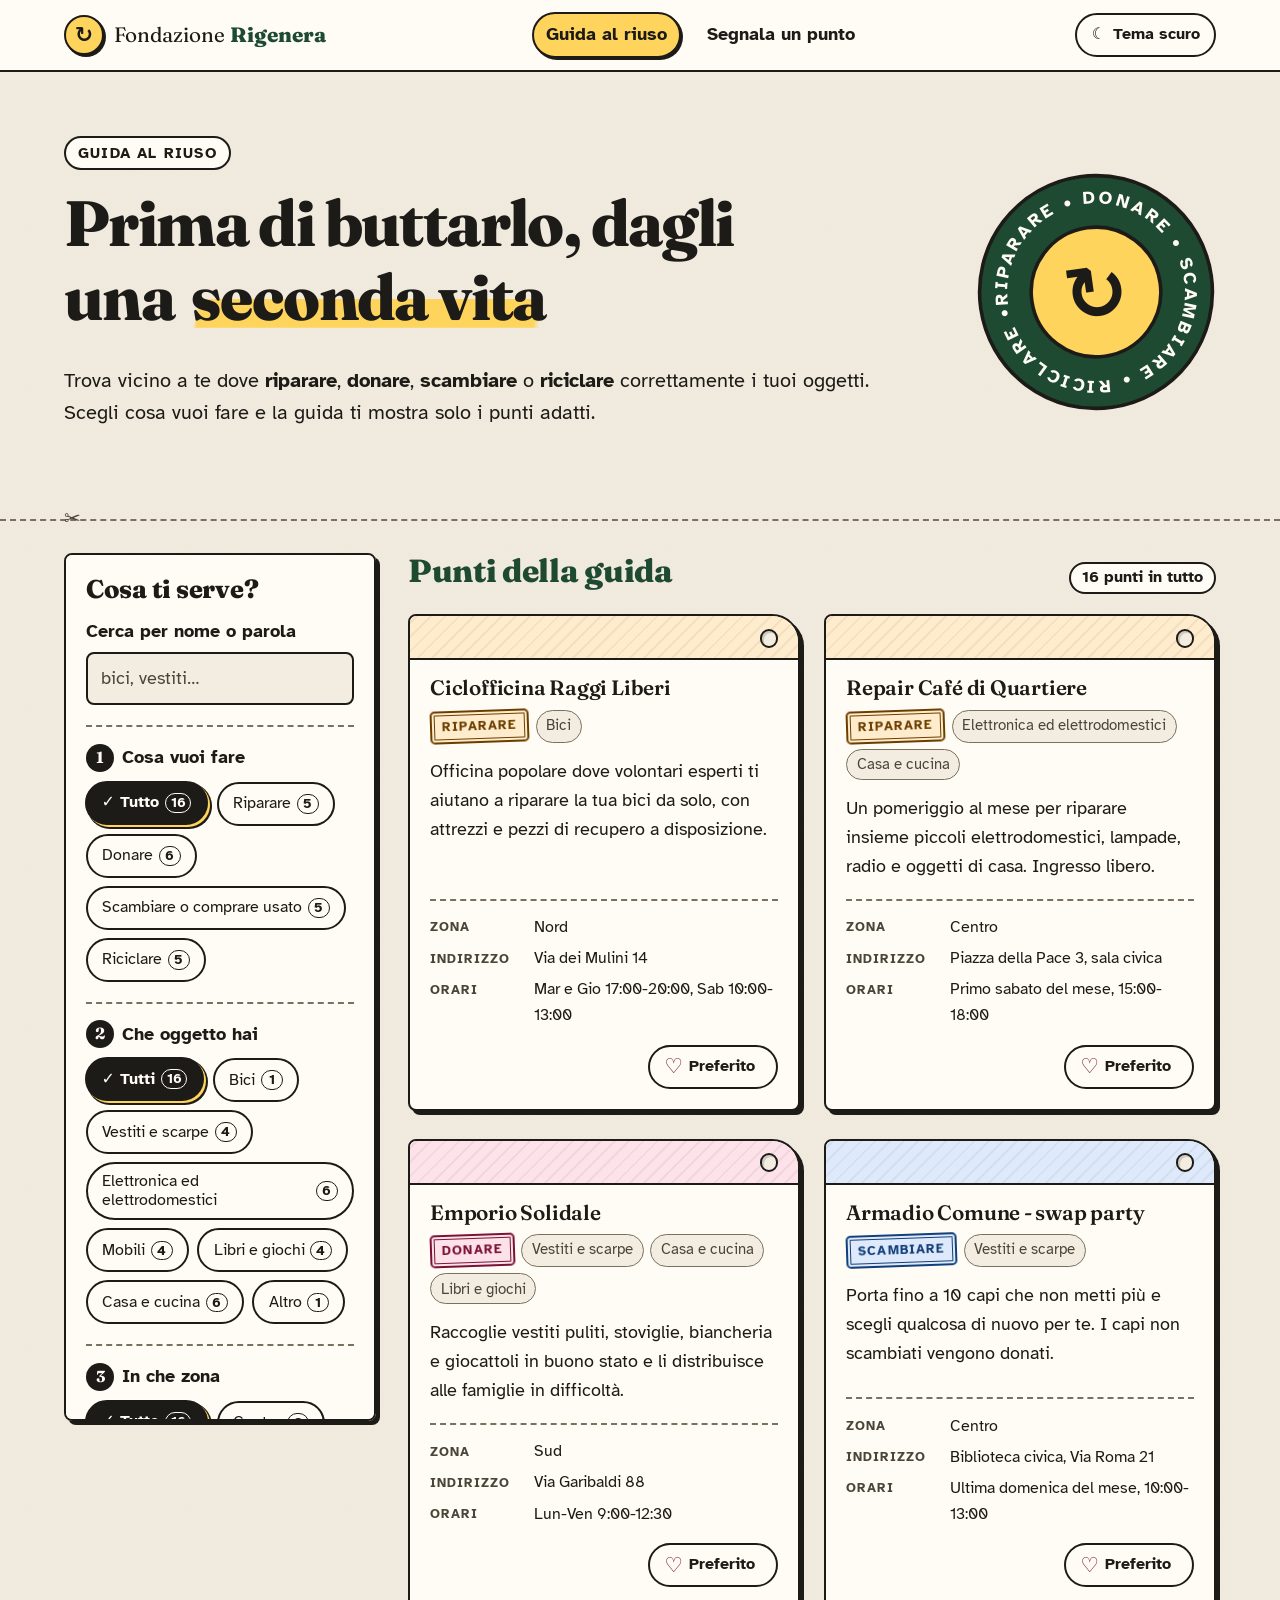
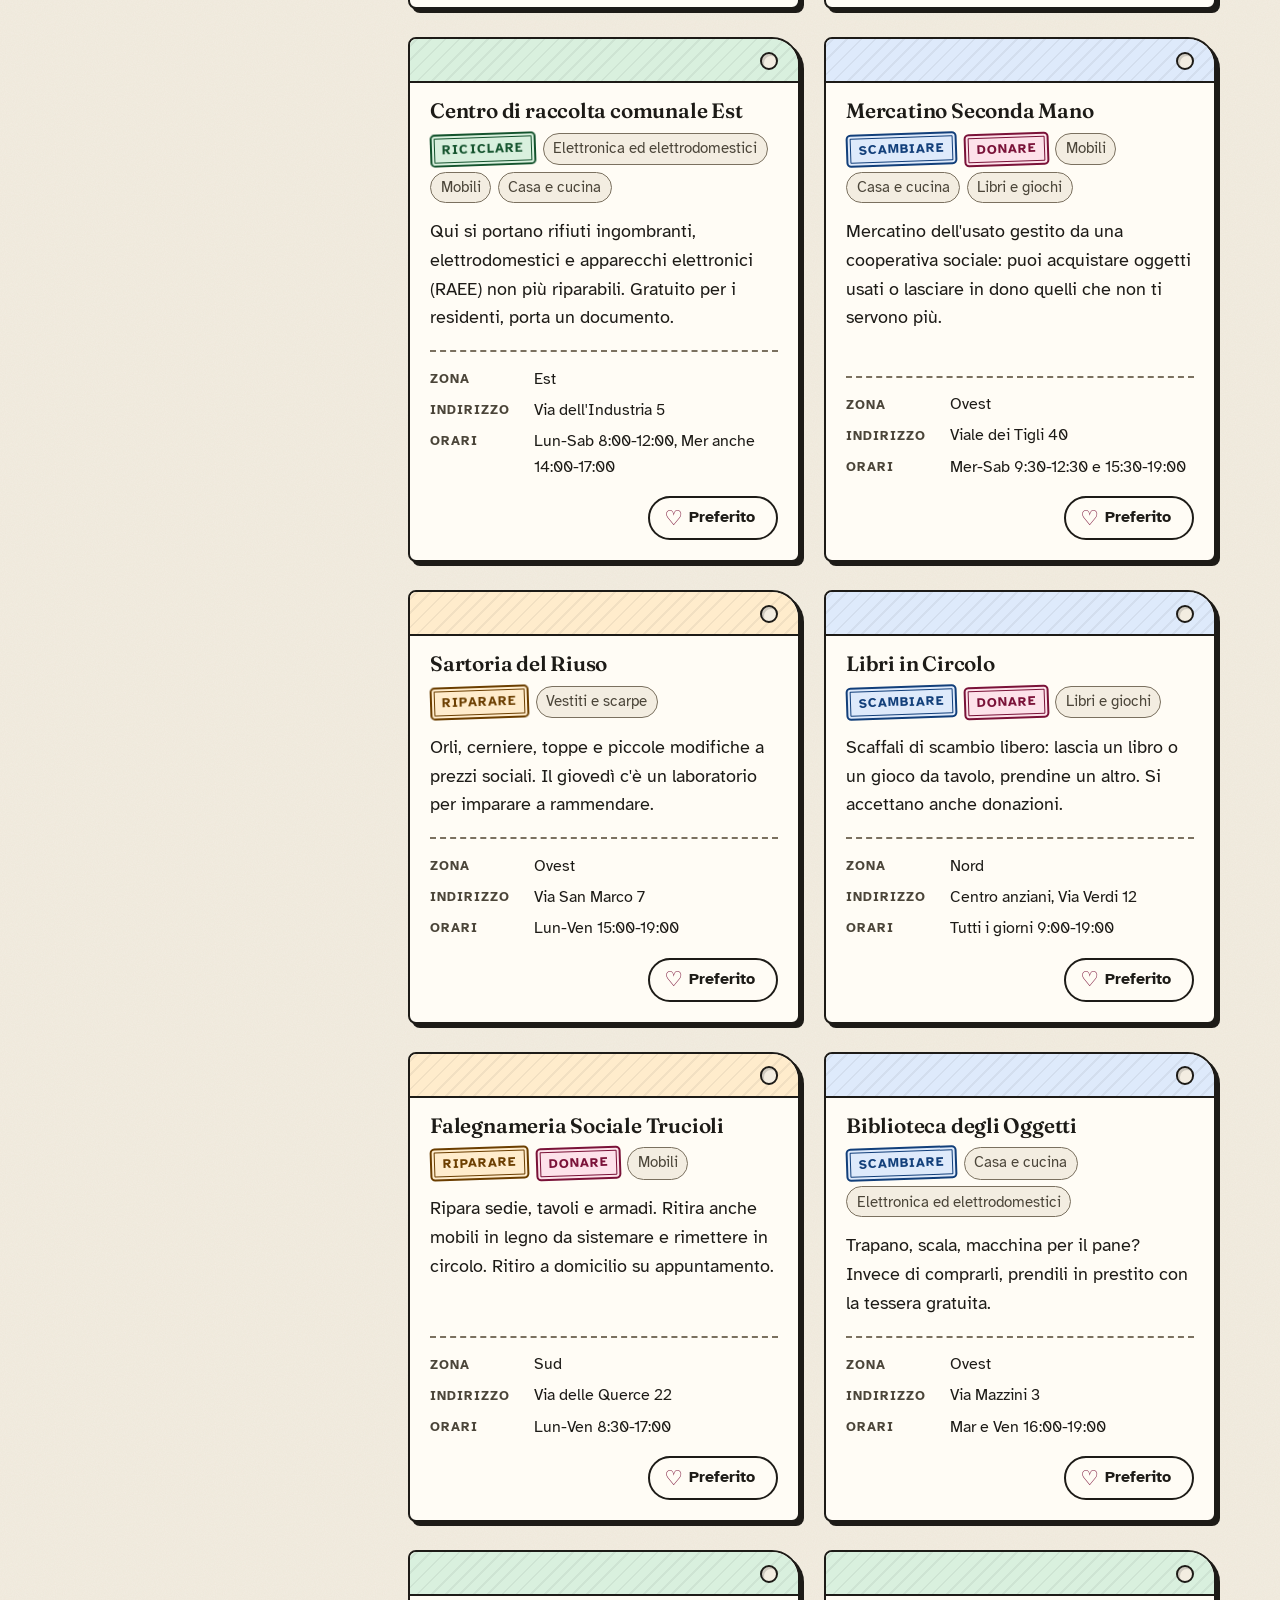
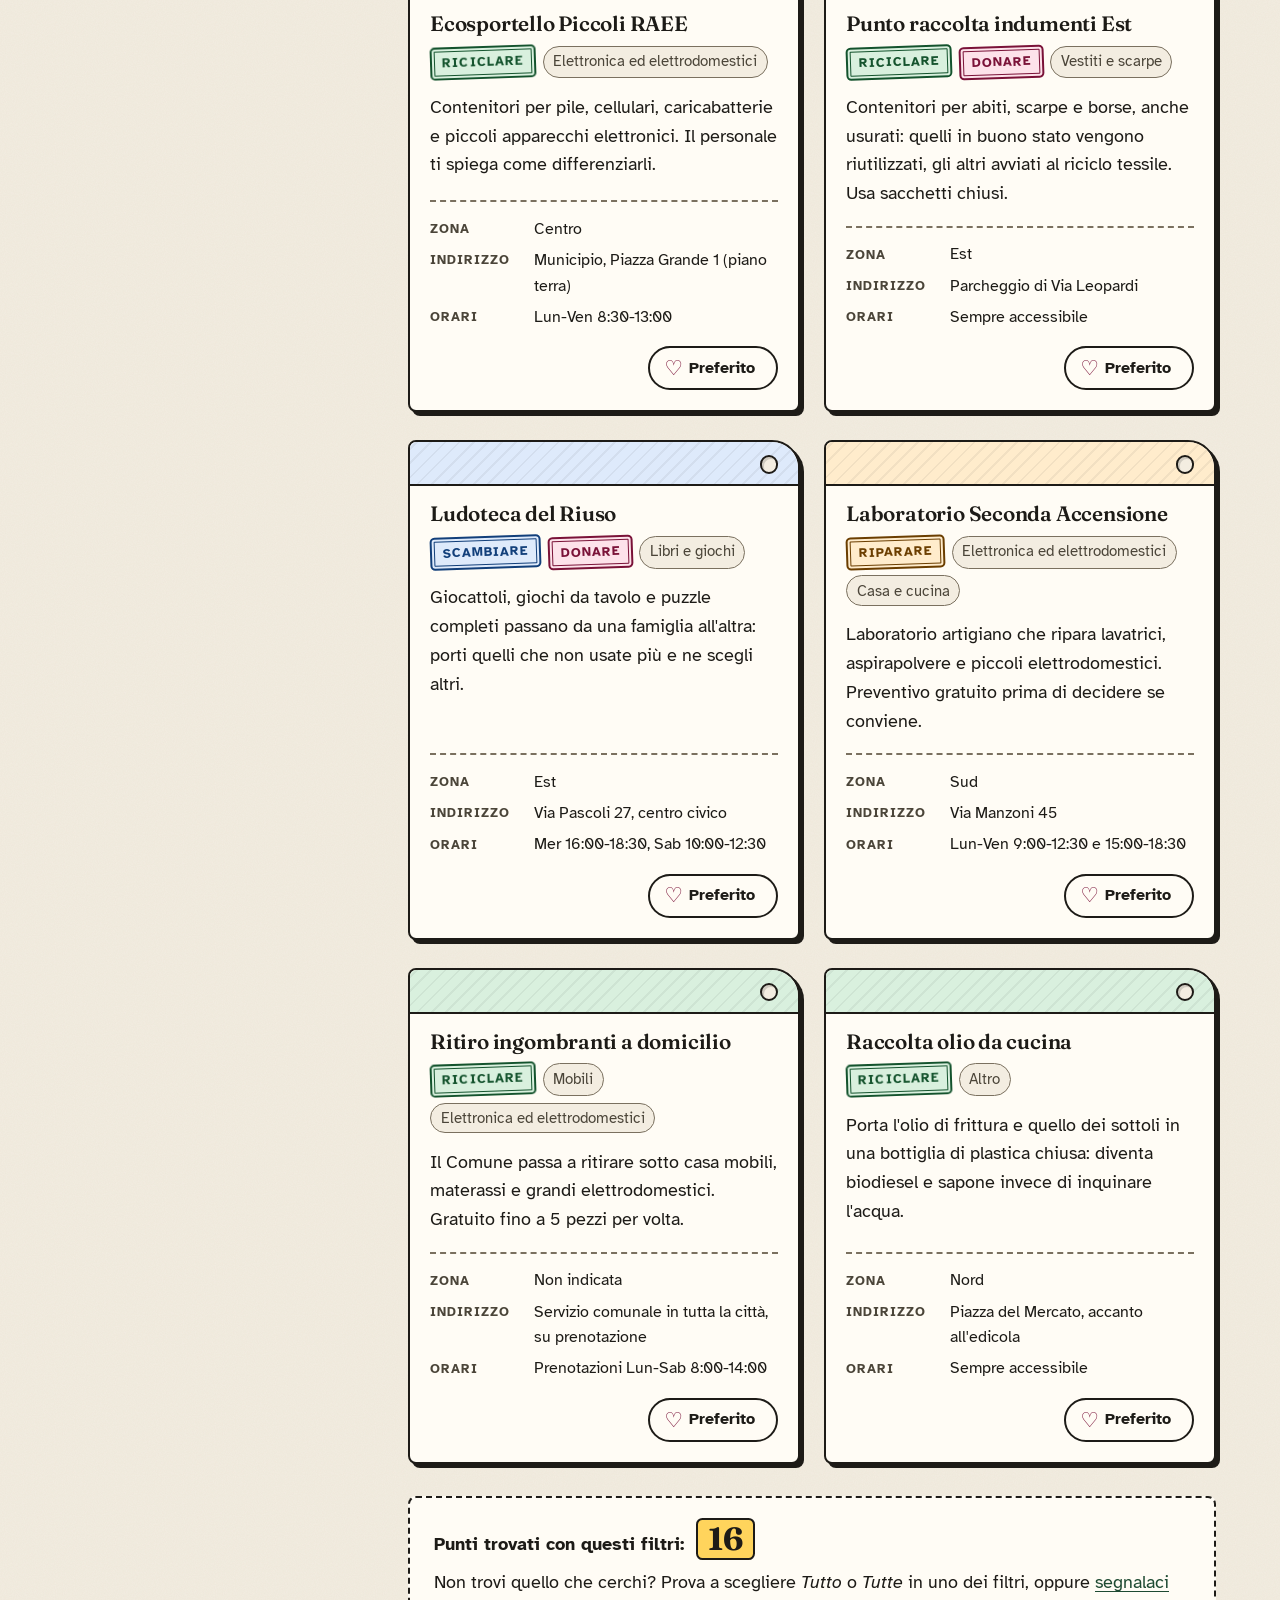
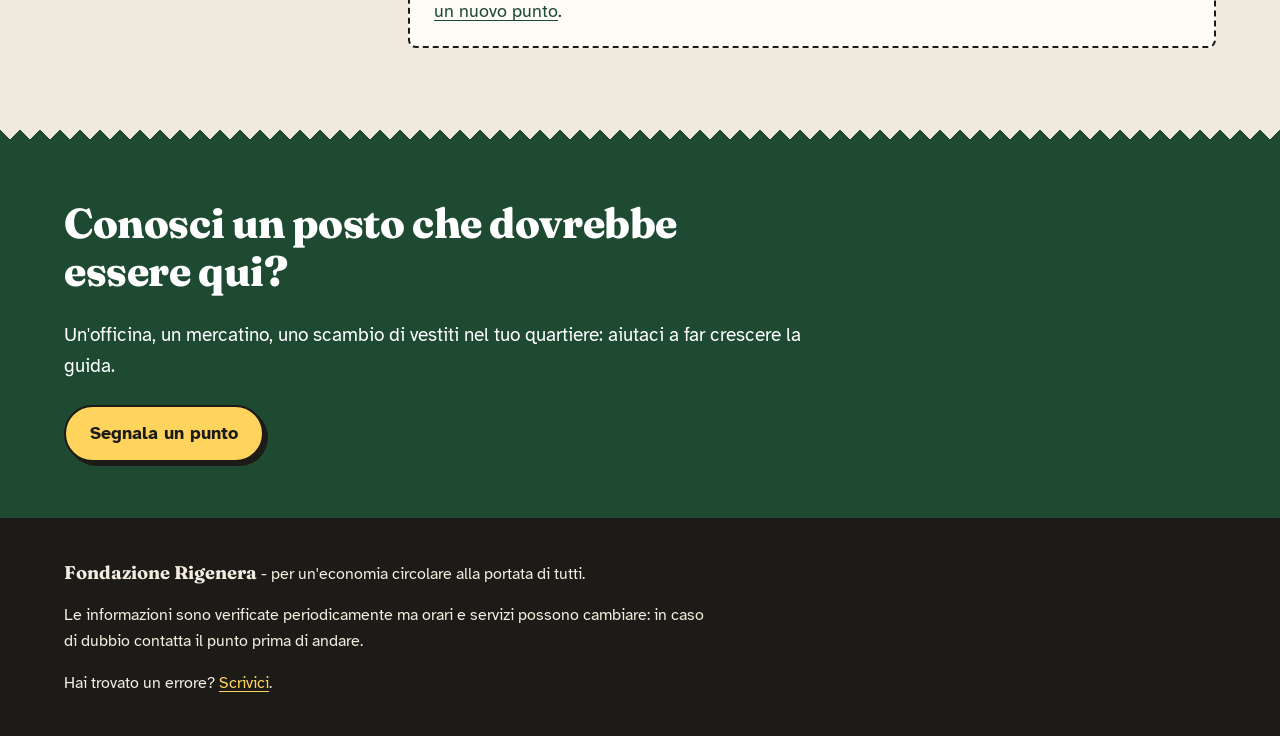
==== commit bd864bda: "feat: filtri compatti sui telefoni e ritocchi all'interfaccia - Sui telefoni restano visibili solo r" ====
--- a/docs/index.html
+++ b/docs/index.html
@@ -63,7 +63,7 @@
       </nav>
       <button type="button" id="cambia-tema" class="tema" aria-pressed="false" hidden>
         <span class="tema__icona" aria-hidden="true"></span>
-        Tema scuro
+        <span class="tema__testo">Tema scuro</span>
       </button>
     </div>
   </header>
@@ -98,37 +98,57 @@
 
         <div class="cerca">
           <label for="cerca-testo">Cerca per nome o parola</label>
-          <input type="search" id="cerca-testo" name="testo" autocomplete="off" aria-describedby="aiuto-cerca">
-          <p class="aiuto" id="aiuto-cerca">Esempio: bici, vestiti, Via Roma.</p>
+          <div class="cerca__riga">
+            <input type="search" id="cerca-testo" name="testo" autocomplete="off" placeholder="bici, vestiti…" aria-describedby="aiuto-cerca">
+            <!-- Sui telefoni apre e chiude il pannello dei filtri (gestito da script.js) -->
+            <button type="button" class="apri-filtri" aria-expanded="true" aria-controls="pannello-filtri" hidden>
+              <span class="apri-filtri__icona" aria-hidden="true"></span>
+              Filtri
+              <span class="apri-filtri__numero" hidden></span>
+            </button>
+          </div>
+          <p class="solo-lettori" id="aiuto-cerca">Esempio: bici, vestiti, Via Roma.</p>
         </div>
 
-        <fieldset class="gruppo">
-          <legend>Cosa vuoi fare</legend>
-          <div class="chips" data-gruppo="azione"></div>
-        </fieldset>
+        <!-- Filtri attivi, ognuno si toglie con un tocco (solo sui telefoni, gestito da script.js) -->
+        <div class="filtri-attivi" aria-label="Filtri attivi" role="group" hidden></div>
 
-        <fieldset class="gruppo">
-          <legend>Che oggetto hai</legend>
-          <div class="chips" data-gruppo="categoria"></div>
-        </fieldset>
+        <div class="filtri__pannello" id="pannello-filtri">
+          <fieldset class="gruppo">
+            <legend>Cosa vuoi fare</legend>
+            <div class="chips" data-gruppo="azione"></div>
+          </fieldset>
 
-        <fieldset class="gruppo">
-          <legend>In che zona</legend>
-          <div class="chips" data-gruppo="zona"></div>
-        </fieldset>
+          <fieldset class="gruppo">
+            <legend>Che oggetto hai</legend>
+            <div class="chips" data-gruppo="categoria"></div>
+          </fieldset>
 
-        <div class="gruppo gruppo--preferiti">
-          <label class="chip">
-            <input type="checkbox" name="solo-preferiti">
-            <span>Solo i miei preferiti</span>
-          </label>
+          <fieldset class="gruppo">
+            <legend>In che zona</legend>
+            <div class="chips" data-gruppo="zona"></div>
+          </fieldset>
+
+          <div class="gruppo gruppo--preferiti">
+            <label class="chip">
+              <input type="checkbox" name="solo-preferiti">
+              <span>Solo i miei preferiti</span>
+            </label>
+          </div>
+
+          <div class="filtri__comandi">
+            <button type="reset" class="bottone bottone--secondario">Azzera i filtri</button>
+            <!-- Solo sui telefoni: chiude il pannello e porta all'elenco -->
+            <button type="button" class="bottone mostra-punti" hidden>Mostra i punti</button>
+          </div>
         </div>
-
-        <button type="reset" class="bottone bottone--secondario">Azzera i filtri</button>
       </form>
 
       <section id="risultati" class="risultati" aria-labelledby="titolo-risultati" tabindex="-1">
-        <h2 id="titolo-risultati">Punti della guida</h2>
+        <div class="risultati__testa">
+          <h2 id="titolo-risultati">Punti della guida</h2>
+          <p class="risultati__conteggio" id="conteggio-risultati" hidden></p>
+        </div>
 
         <noscript>
           <p class="messaggio messaggio--errore">Per vedere l'elenco dei punti è necessario attivare JavaScript nel browser.</p>
--- a/docs/css/03-testata.css
+++ b/docs/css/03-testata.css
@@ -65,3 +65,20 @@
   border-color: var(--inchiostro);
   box-shadow: 2px 2px 0 var(--inchiostro);
 }
+
+/* Telefoni: logo e tema sulla prima riga, menu sotto a tutta larghezza.
+   Il bottone del tema mostra solo l'icona (il testo resta per i lettori di schermo). */
+@media (max-width: 47.99rem) {
+  .testata__riga { gap: 0.5rem; padding-block: 0.6rem; }
+  .logo { font-size: 1.15rem; }
+  .logo__segno { width: 2.25rem; height: 2.25rem; font-size: 1.2rem; }
+  .tema { order: 2; justify-content: center; min-width: 44px; padding: 0.4rem; }
+  .tema__testo {
+    position: absolute; width: 1px; height: 1px; margin: -1px;
+    overflow: hidden; clip-path: inset(50%); white-space: nowrap;
+  }
+  .testata nav { order: 3; width: 100%; }
+  .menu { flex-wrap: nowrap; gap: 0.5rem; }
+  .menu li { flex: 1; }
+  .menu a { justify-content: center; width: 100%; padding-inline: 0.5rem; font-size: 1rem; }
+}
--- a/docs/css/04-intro.css
+++ b/docs/css/04-intro.css
@@ -78,3 +78,13 @@
   .intro__riga { grid-template-columns: 1fr auto; gap: 3rem; }
   .sigillo { width: 15rem; transform: rotate(-8deg); }
 }
+
+/* Telefoni: introduzione più corta, così i filtri e i punti arrivano prima.
+   Il sigillo è solo decorativo: sui telefoni si nasconde. */
+@media (max-width: 47.99rem) {
+  .intro { padding-block: 1.5rem 1.75rem; margin-bottom: 1.5rem; }
+  .intro__occhiello { margin-bottom: 0.6rem; font-size: 0.8125rem; }
+  .intro h1 { font-size: clamp(1.9rem, 8.5vw, 2.5rem); }
+  .intro__testo { font-size: 1.0625rem; margin-bottom: 0; }
+  .sigillo { display: none; }
+}
--- a/docs/css/05-guida.css
+++ b/docs/css/05-guida.css
@@ -4,6 +4,9 @@
   gap: 2rem;
   padding-bottom: 4rem;
 }
+/* Gli elementi della griglia non si allargano oltre la colonna
+   (le righe di pillole che scorrono di lato restano dentro lo schermo) */
+.guida > * { min-width: 0; }
 
 @media (min-width: 62rem) {
   .guida {
--- a/docs/css/06-filtri.css
+++ b/docs/css/06-filtri.css
@@ -60,7 +60,7 @@
   margin: 0;
   cursor: pointer;
 }
-.chip span {
+.chip > span {
   display: inline-flex;
   align-items: center;
   gap: 0.35rem;
@@ -74,7 +74,7 @@
   cursor: pointer;
   transition: background-color 0.15s, transform 0.15s, box-shadow 0.15s;
 }
-.chip:hover span { background: var(--evidenziatore); }
+.chip:hover > span { background: var(--evidenziatore); }
 
 .chip input:checked + span {
   background: var(--inchiostro);
@@ -99,9 +99,144 @@
 }
 /* Pillola che non troverebbe nulla: resta selezionabile, ma il bordo tratteggiato
    la distingue senza abbassare il contrasto del testo */
-.chip--vuota span { border-style: dashed; }
+.chip--vuota > span { border-style: dashed; }
 
 .chip input:focus-visible + span {
   outline: 3px solid var(--focus);
   outline-offset: 3px;
 }
+
+/* Fila del conteggio più compatta: numero piccolo dentro la pillola */
+.chip__conteggio { line-height: 1.3; }
+.chip input:checked + span .chip__conteggio { color: inherit; }
+
+/* Comandi in fondo al pannello */
+.filtri__comandi {
+  display: grid;
+  gap: 0.75rem;
+}
+
+/* ---------- Filtri compatti sui telefoni e tablet ----------
+   Sotto i 62rem il pannello non sta di fianco all'elenco ma sopra:
+   restano visibili solo la ricerca e il bottone "Filtri".
+   La classe filtri--chiusi è aggiunta da script.js, quindi senza
+   JavaScript il pannello resta sempre aperto. */
+.apri-filtri {
+  display: inline-flex;
+  align-items: center;
+  gap: 0.4rem;
+  flex-shrink: 0;
+  min-height: 48px;
+  padding: 0.4rem 0.9rem;
+  border: 2px solid var(--inchiostro);
+  border-radius: var(--raggio);
+  background: var(--carta-chiara);
+  color: var(--inchiostro);
+  font: inherit;
+  font-size: 1rem;
+  font-weight: 700;
+  cursor: pointer;
+}
+.apri-filtri:hover { background: var(--carta-scura); }
+.apri-filtri[hidden] { display: none; }
+/* Tre linee di lunghezza diversa, come un'icona "filtro" */
+.apri-filtri__icona {
+  width: 1.1rem;
+  height: 0.8rem;
+  background:
+    linear-gradient(currentColor 0 0) 0 0 / 100% 2px,
+    linear-gradient(currentColor 0 0) center / 70% 2px,
+    linear-gradient(currentColor 0 0) center bottom / 40% 2px;
+  background-repeat: no-repeat;
+}
+.apri-filtri[aria-expanded="true"] {
+  background: var(--inchiostro);
+  color: var(--carta-chiara);
+}
+.apri-filtri__numero {
+  min-width: 1.5em;
+  padding: 0 0.35em;
+  border-radius: 999px;
+  background: var(--evidenziatore);
+  color: #1d1b17;
+  font-size: 0.875rem;
+  line-height: 1.5;
+  text-align: center;
+}
+
+/* Pillole dei filtri attivi: un tocco e il filtro torna a "Tutti" */
+.filtri-attivi {
+  display: flex;
+  flex-wrap: wrap;
+  gap: 0.4rem;
+  margin-top: 0.75rem;
+}
+.filtri-attivi[hidden] { display: none; }
+.filtro-attivo {
+  display: inline-flex;
+  align-items: center;
+  gap: 0.4rem;
+  min-height: 36px;
+  padding: 0.2rem 0.75rem;
+  border: 2px solid var(--inchiostro);
+  border-radius: 999px;
+  background: var(--evidenziatore);
+  color: #1d1b17;
+  font: inherit;
+  font-size: 0.9375rem;
+  font-weight: 700;
+  cursor: pointer;
+}
+.filtro-attivo:hover { background: var(--carta-chiara); color: var(--inchiostro); }
+
+@media (max-width: 61.99rem) {
+  .filtri { padding: 1rem; box-shadow: 3px 3px 0 var(--inchiostro); }
+  .filtri__titolo { font-size: 1.3rem; margin-bottom: 0.4rem; }
+  .cerca { margin-bottom: 0; }
+  .cerca label { font-size: 1rem; }
+
+  .filtri__pannello { margin-top: 1.25rem; }
+  .filtri--chiusi .filtri__pannello { display: none; }
+
+  /* Pannello aperto: ogni gruppo è una sola riga che scorre di lato,
+     così i tre gruppi occupano poco spazio anche aperti.
+     Il margine negativo fa arrivare la riga fino al bordo del pannello,
+     il padding lascia spazio all'anello di focus e all'ombra. */
+  .gruppo { margin-bottom: 0.75rem; padding-top: 0.75rem; }
+  .gruppo .chips {
+    flex-wrap: nowrap;
+    overflow-x: auto;
+    margin-inline: -1rem;
+    padding: 0.4rem 1rem 0.6rem;
+    scroll-padding-inline: 1rem;
+    scrollbar-width: thin;
+    scrollbar-color: var(--bordo) transparent;
+    /* Sfumatura ai bordi: si capisce che ci sono altre pillole */
+    -webkit-mask-image: linear-gradient(90deg, transparent, #000 1rem, #000 calc(100% - 1.5rem), transparent);
+    mask-image: linear-gradient(90deg, transparent, #000 1rem, #000 calc(100% - 1.5rem), transparent);
+  }
+  .gruppo .chip { flex-shrink: 0; }
+  .gruppo .chip > span { white-space: nowrap; }
+  .gruppo legend { margin-bottom: 0.2rem; }
+
+  /* "Mostra N punti" resta in vista in fondo allo schermo mentre si scorre il pannello */
+  .filtri__comandi {
+    grid-template-columns: auto 1fr;
+    position: sticky;
+    bottom: 0;
+    margin-inline: -1rem;
+    margin-bottom: -1rem;
+    padding: 0.75rem 1rem;
+    border-top: 2px solid var(--inchiostro);
+    border-radius: 0 0 var(--raggio) var(--raggio);
+    background: var(--carta-chiara);
+  }
+  .filtri__comandi .bottone { width: auto; min-width: 0; padding-inline: 0.85rem; font-size: 1rem; white-space: nowrap; }
+  .mostra-punti[hidden] { display: none; }
+  .filtri__comandi:has(.mostra-punti[hidden]) { grid-template-columns: 1fr; }
+}
+
+/* Schermi larghi: il pannello è sempre aperto di fianco all'elenco */
+@media (min-width: 62rem) {
+  .apri-filtri, .filtri-attivi, .mostra-punti { display: none !important; }
+}
--- a/docs/css/08-elenco.css
+++ b/docs/css/08-elenco.css
@@ -156,3 +156,33 @@
    categoria o zona basta una voce in NOMI_CATEGORIE o NOMI_ZONE:
    il CSS non va toccato. */
 .punto[hidden] { display: none; }
+
+/* Titolo dell'elenco con il numero di punti trovati accanto */
+.risultati__testa {
+  display: flex;
+  flex-wrap: wrap;
+  align-items: baseline;
+  justify-content: space-between;
+  gap: 0.25rem 1rem;
+  margin-bottom: 1.25rem;
+}
+.risultati__testa h2 { margin: 0; }
+.risultati__conteggio {
+  margin: 0;
+  padding: 0.1rem 0.7rem;
+  border: 2px solid var(--inchiostro);
+  border-radius: 999px;
+  background: var(--carta-chiara);
+  font-size: 1rem;
+  font-weight: 700;
+}
+.risultati__conteggio[hidden] { display: none; }
+
+@media (max-width: 47.99rem) {
+  .guida { gap: 1.5rem; }
+  .elenco { gap: 1.25rem; }
+  .scheda { padding: 0 1rem 1rem; }
+  .scheda::before { height: 2rem; margin: 0 -1rem 0.85rem; }
+  .scheda::after { top: 0.45rem; right: 1rem; width: 1rem; height: 1rem; }
+  .scheda__info div { grid-template-columns: 5.25rem 1fr; }
+}
--- a/docs/css/12-accessibilita.css
+++ b/docs/css/12-accessibilita.css
@@ -9,7 +9,7 @@
 
 /* Modalità a contrasto elevato di Windows: si garantiscono bordi visibili */
 @media (forced-colors: active) {
-  .chip span, .scheda, .etichetta, .filtri, .bottone, .esito, .modulo fieldset { border: 2px solid CanvasText; }
+  .chip > span, .scheda, .etichetta, .filtri, .bottone, .esito, .modulo fieldset { border: 2px solid CanvasText; }
   .chip input:checked + span { border-width: 4px; }
   .evidenzia { background: none; text-decoration: underline; }
 }
--- a/docs/css/13-ricerca-preferiti.css
+++ b/docs/css/13-ricerca-preferiti.css
@@ -75,3 +75,11 @@
 @media print {
   .scheda__azioni, .vuoto { display: none !important; }
 }
+
+/* Ricerca e bottone "Filtri" sulla stessa riga */
+.cerca__riga {
+  display: flex;
+  gap: 0.5rem;
+}
+.cerca__riga input { flex: 1; min-width: 0; }
+.cerca input::placeholder { color: var(--testo-tenue); opacity: 1; }
--- a/docs/css/14-tema-scuro.css
+++ b/docs/css/14-tema-scuro.css
@@ -71,7 +71,7 @@
   /* Sul giallo evidenziatore il testo resta sempre scuro */
   :where([data-tema="scuro"]) .logo__segno,
   :where([data-tema="scuro"]) .menu a[aria-current="page"],
-  :where([data-tema="scuro"]) .chip:hover span,
+  :where([data-tema="scuro"]) .chip:hover > span,
   :where([data-tema="scuro"]) .bottone--secondario:hover,
   :where([data-tema="scuro"]) .esito__conteggio::after,
   :where([data-tema="scuro"]) .invito .bottone { color: #1d1b17; }
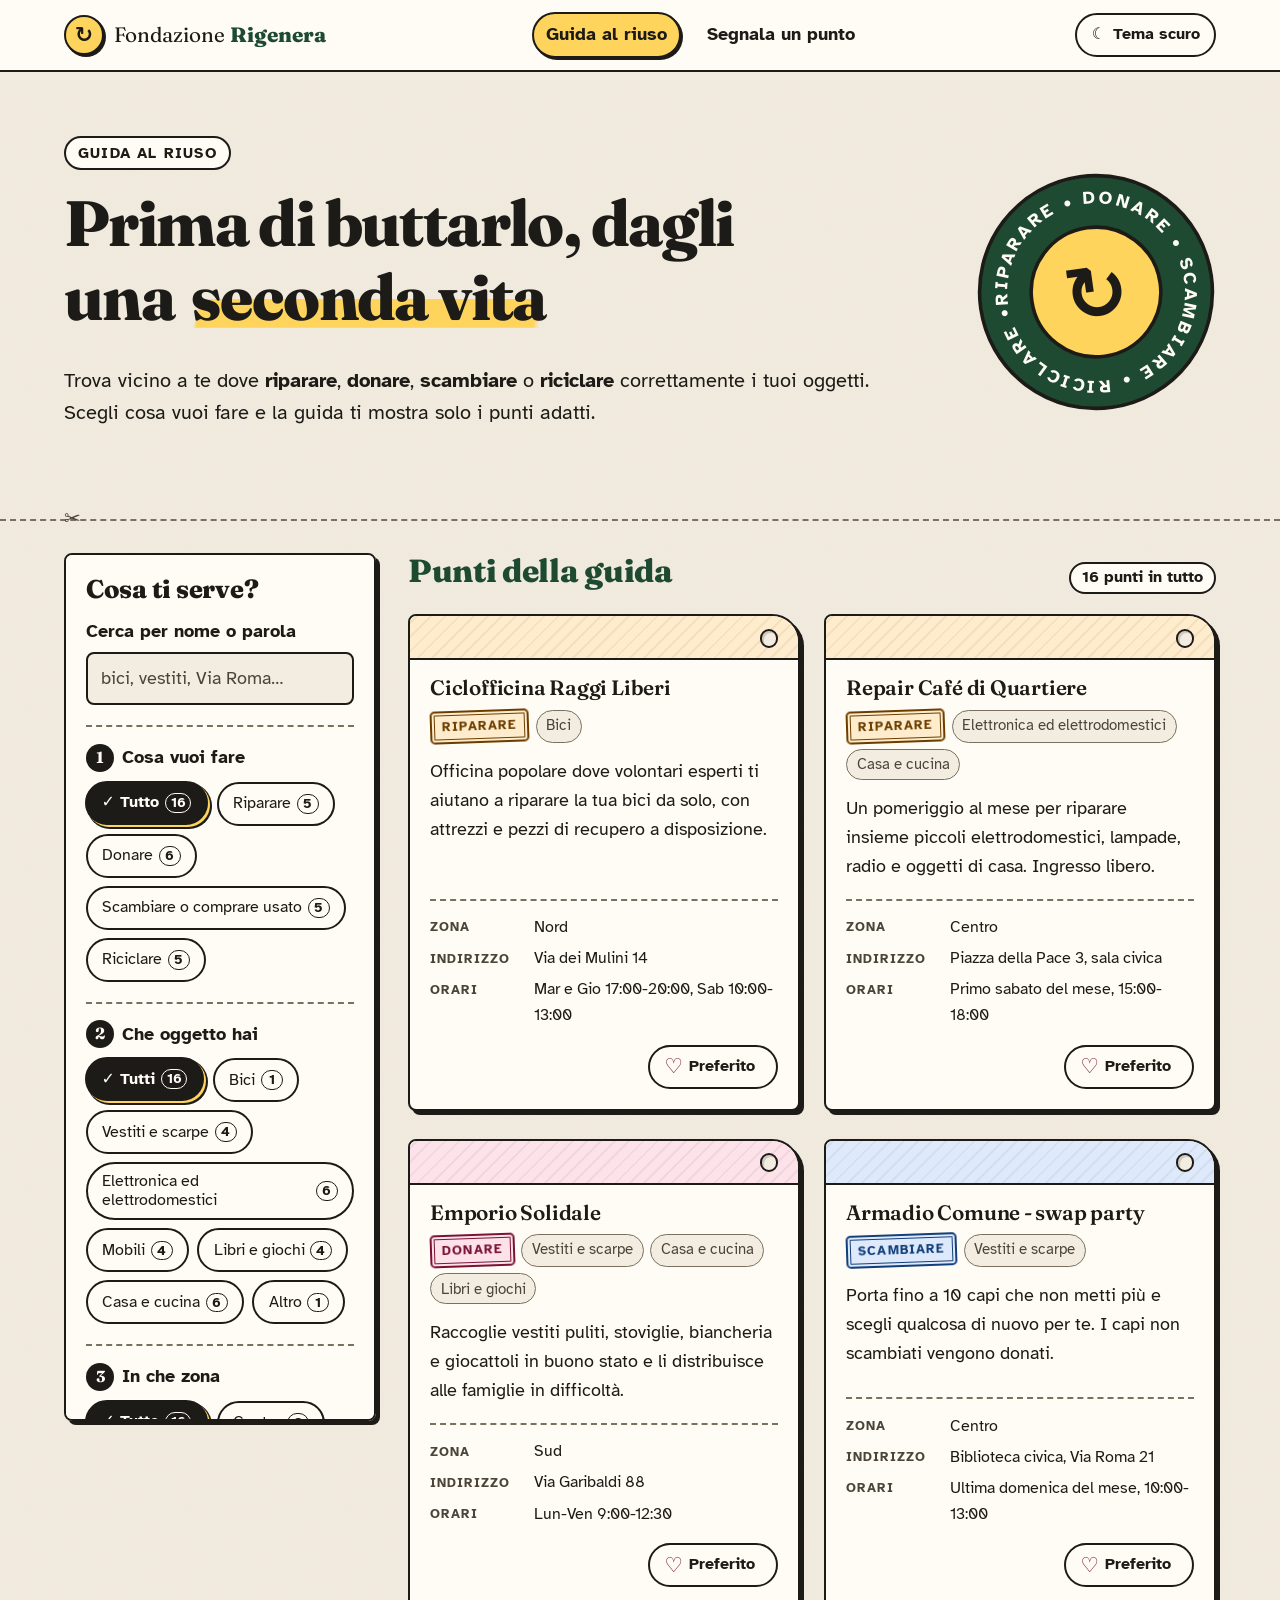
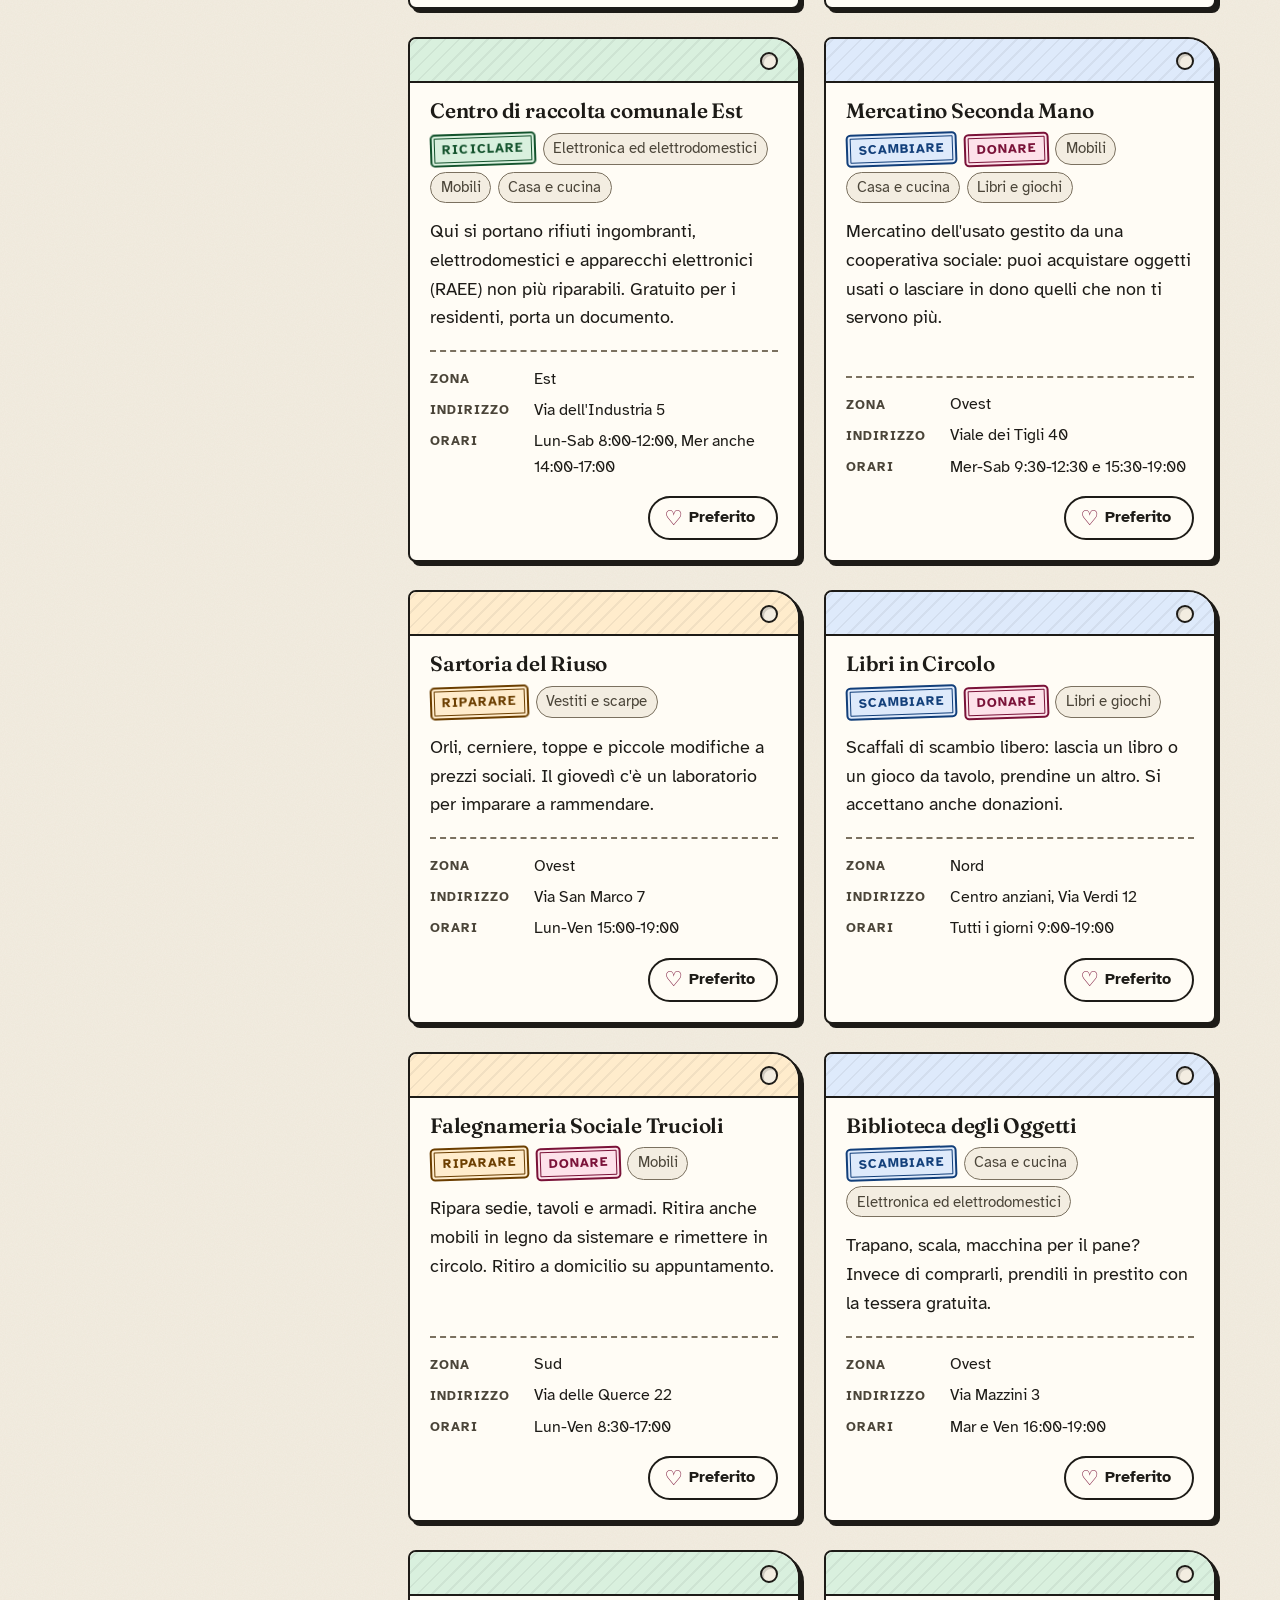
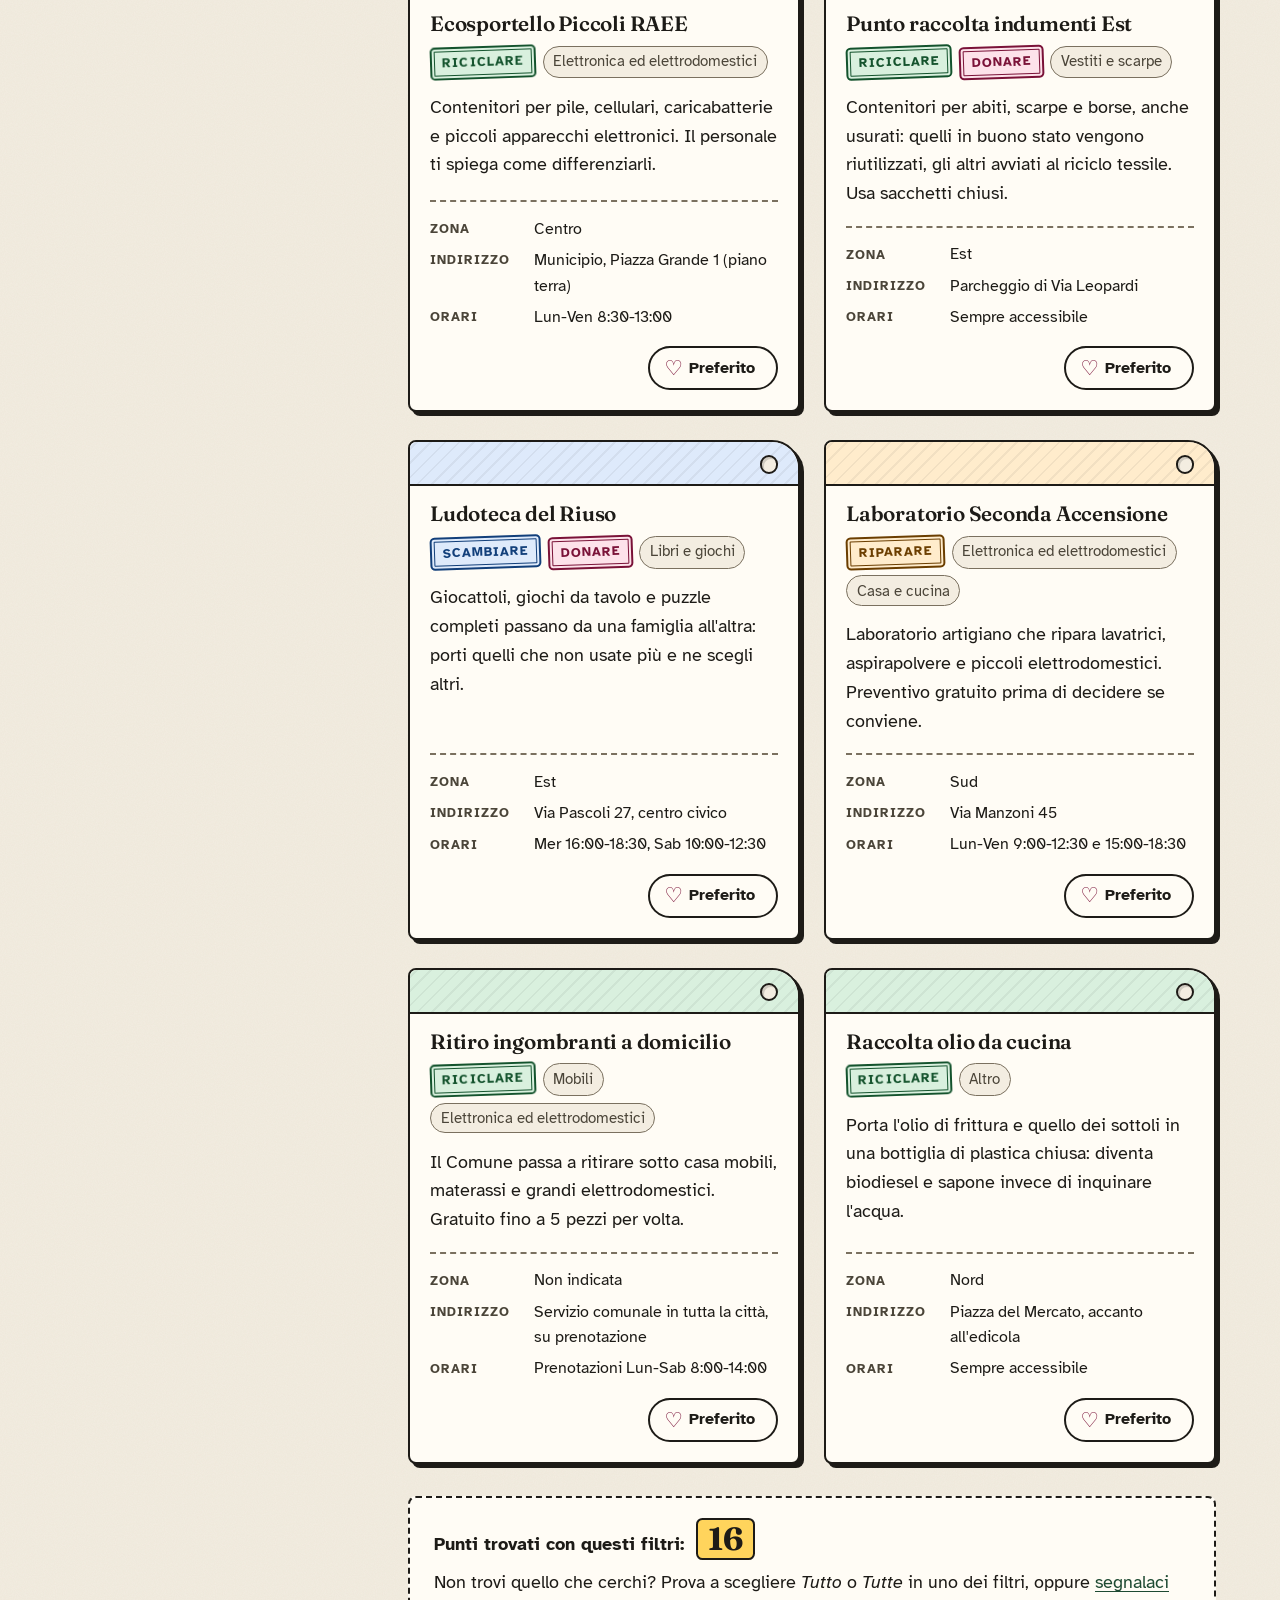
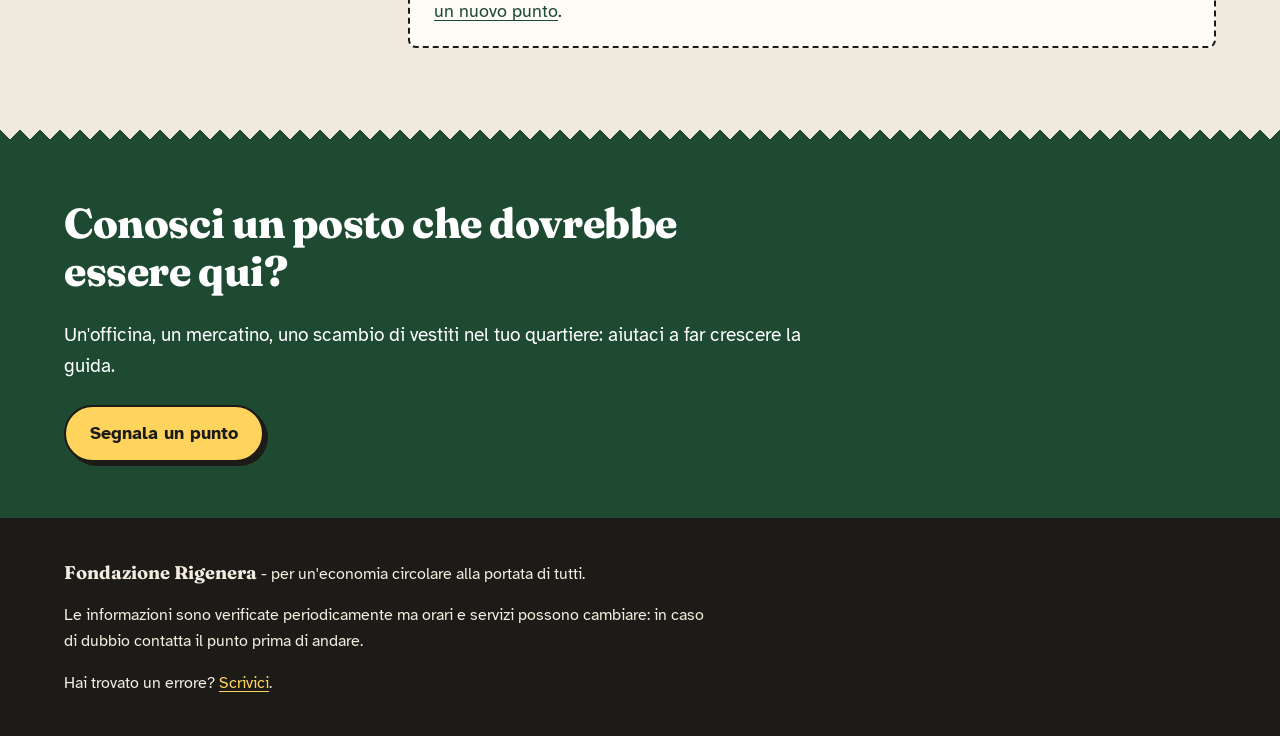
==== commit 3376d323: "Segnaposto della barra di ricerca accorciato per evitare che vada a capo" ====
--- a/docs/index.html
+++ b/docs/index.html
@@ -99,7 +99,7 @@
         <div class="cerca">
           <label for="cerca-testo">Cerca per nome o parola</label>
           <div class="cerca__riga">
-            <input type="search" id="cerca-testo" name="testo" autocomplete="off" placeholder="bici, vestiti…" aria-describedby="aiuto-cerca">
+            <input type="search" id="cerca-testo" name="testo" autocomplete="off" placeholder="bici, vestiti, Via Roma…" aria-describedby="aiuto-cerca">
             <!-- Sui telefoni apre e chiude il pannello dei filtri (gestito da script.js) -->
             <button type="button" class="apri-filtri" aria-expanded="true" aria-controls="pannello-filtri" hidden>
               <span class="apri-filtri__icona" aria-hidden="true"></span>
--- a/docs/css/01-variabili.css
+++ b/docs/css/01-variabili.css
@@ -41,8 +41,12 @@
   --font-testo: "Atkinson Hyperlegible", system-ui, -apple-system, "Segoe UI", Roboto, Arial, sans-serif;
 
   --raggio: 0.5rem;
-  --ombra: 4px 4px 0 var(--inchiostro);        /* ombra "a timbro", netta e senza sfumatura */
-  --ombra-alta: 7px 7px 0 var(--inchiostro);
+  /* Bordi e ombre hanno variabili proprie: nel tema chiaro sono color inchiostro,
+     nel tema scuro (14-tema-scuro.css) si ammorbidiscono per non abbagliare */
+  --tratto: var(--inchiostro);
+  --ombra-colore: var(--inchiostro);
+  --ombra: 4px 4px 0 var(--ombra-colore);       /* ombra "a timbro", netta e senza sfumatura */
+  --ombra-alta: 7px 7px 0 var(--ombra-colore);
   --spazio: 1rem;
   --larghezza-max: 74rem;
 
--- a/docs/css/03-testata.css
+++ b/docs/css/03-testata.css
@@ -1,7 +1,7 @@
 /* ---------- 3. Testata e navigazione ---------- */
 .testata {
   background: var(--carta-chiara);
-  border-bottom: 2px solid var(--inchiostro);
+  border-bottom: 2px solid var(--tratto);
 }
 .testata__riga {
   display: flex;
@@ -28,13 +28,13 @@
   width: 2.5rem;
   height: 2.5rem;
   border-radius: 50%;
-  border: 2px solid var(--inchiostro);
+  border: 2px solid var(--tratto);
   background: var(--evidenziatore);
   color: var(--inchiostro);
   font-family: var(--font-testo);
   font-size: 1.35rem;
   font-weight: 700;
-  box-shadow: 2px 2px 0 var(--inchiostro);
+  box-shadow: 2px 2px 0 var(--ombra-colore);
   transition: transform 0.4s ease;
 }
 .logo:hover .logo__segno { transform: rotate(-180deg); }
@@ -63,7 +63,7 @@
 .menu a[aria-current="page"] {
   background: var(--evidenziatore);
   border-color: var(--inchiostro);
-  box-shadow: 2px 2px 0 var(--inchiostro);
+  box-shadow: 2px 2px 0 var(--ombra-colore);
 }
 
 /* Telefoni: logo e tema sulla prima riga, menu sotto a tutta larghezza.
@@ -77,6 +77,9 @@
     position: absolute; width: 1px; height: 1px; margin: -1px;
     overflow: hidden; clip-path: inset(50%); white-space: nowrap;
   }
+  /* Senza testo, la spunta da sola non si capirebbe: col tema scuro attivo
+     si vede il sole, cioè "torna al tema chiaro" */
+  .testata .tema[aria-pressed="true"] .tema__icona::before { content: "\2600\FE0E"; }
   .testata nav { order: 3; width: 100%; }
   .menu { flex-wrap: nowrap; gap: 0.5rem; }
   .menu li { flex: 1; }
--- a/docs/css/04-intro.css
+++ b/docs/css/04-intro.css
@@ -26,7 +26,7 @@
   display: inline-block;
   margin-bottom: 1rem;
   padding: 0.2rem 0.75rem;
-  border: 2px solid var(--inchiostro);
+  border: 2px solid var(--tratto);
   border-radius: 999px;
   background: var(--carta-chiara);
   font-size: 0.9375rem;
@@ -45,12 +45,12 @@
 }
 .sigillo__fondo {
   fill: var(--verde-scuro);
-  stroke: var(--inchiostro);
+  stroke: var(--tratto);
   stroke-width: 3;
 }
 .sigillo__linea {
   fill: var(--evidenziatore);
-  stroke: var(--inchiostro);
+  stroke: var(--tratto);
   stroke-width: 3;
 }
 .sigillo__testo {
--- a/docs/css/06-filtri.css
+++ b/docs/css/06-filtri.css
@@ -3,7 +3,7 @@
 .filtri {
   counter-reset: passo;
   background: var(--carta-chiara);
-  border: 2px solid var(--inchiostro);
+  border: 2px solid var(--tratto);
   border-radius: var(--raggio);
   padding: 1.25rem;
   box-shadow: var(--ombra);
@@ -66,7 +66,7 @@
   gap: 0.35rem;
   min-height: 44px;            /* area di tocco minima consigliata */
   padding: 0.5rem 0.9rem;
-  border: 2px solid var(--inchiostro);
+  border: 2px solid var(--tratto);
   border-radius: 999px;
   background: var(--carta-chiara);
   font-size: 1rem;
@@ -80,7 +80,7 @@
   background: var(--inchiostro);
   color: var(--carta-chiara);
   font-weight: 700;
-  box-shadow: 2px 2px 0 var(--evidenziatore), 3px 3px 0 1px var(--inchiostro);
+  box-shadow: 2px 2px 0 var(--evidenziatore), 3px 3px 0 1px var(--ombra-colore);
   transform: translate(-1px, -1px);
 }
 /* Il segno di spunta indica la scelta anche a chi non distingue i colori */
@@ -128,7 +128,7 @@
   flex-shrink: 0;
   min-height: 48px;
   padding: 0.4rem 0.9rem;
-  border: 2px solid var(--inchiostro);
+  border: 2px solid var(--tratto);
   border-radius: var(--raggio);
   background: var(--carta-chiara);
   color: var(--inchiostro);
@@ -178,7 +178,7 @@
   gap: 0.4rem;
   min-height: 36px;
   padding: 0.2rem 0.75rem;
-  border: 2px solid var(--inchiostro);
+  border: 2px solid var(--tratto);
   border-radius: 999px;
   background: var(--evidenziatore);
   color: #1d1b17;
@@ -190,7 +190,7 @@
 .filtro-attivo:hover { background: var(--carta-chiara); color: var(--inchiostro); }
 
 @media (max-width: 61.99rem) {
-  .filtri { padding: 1rem; box-shadow: 3px 3px 0 var(--inchiostro); }
+  .filtri { padding: 1rem; box-shadow: 3px 3px 0 var(--ombra-colore); }
   .filtri__titolo { font-size: 1.3rem; margin-bottom: 0.4rem; }
   .cerca { margin-bottom: 0; }
   .cerca label { font-size: 1rem; }
@@ -227,7 +227,7 @@
     margin-inline: -1rem;
     margin-bottom: -1rem;
     padding: 0.75rem 1rem;
-    border-top: 2px solid var(--inchiostro);
+    border-top: 2px solid var(--tratto);
     border-radius: 0 0 var(--raggio) var(--raggio);
     background: var(--carta-chiara);
   }
--- a/docs/css/07-bottoni.css
+++ b/docs/css/07-bottoni.css
@@ -7,7 +7,7 @@
   gap: 0.5rem;
   min-height: 48px;
   padding: 0.75rem 1.5rem;
-  border: 2px solid var(--inchiostro);
+  border: 2px solid var(--tratto);
   border-radius: 999px;
   background: var(--verde-scuro);
   color: #fff;
@@ -18,8 +18,8 @@
   box-shadow: var(--ombra);
   transition: transform 0.12s, box-shadow 0.12s, background-color 0.15s;
 }
-.bottone:hover { background: var(--verde); transform: translate(-2px, -2px); box-shadow: 6px 6px 0 var(--inchiostro); }
-.bottone:active { transform: translate(3px, 3px); box-shadow: 1px 1px 0 var(--inchiostro); }
+.bottone:hover { background: var(--verde); transform: translate(-2px, -2px); box-shadow: 6px 6px 0 var(--ombra-colore); }
+.bottone:active { transform: translate(3px, 3px); box-shadow: 1px 1px 0 var(--ombra-colore); }
 .bottone--secondario { background: var(--carta-chiara); color: var(--inchiostro); }
 .bottone--secondario:hover { background: var(--evidenziatore); }
 .filtri .bottone { width: 100%; }
--- a/docs/css/08-elenco.css
+++ b/docs/css/08-elenco.css
@@ -27,7 +27,7 @@
   flex-direction: column;
   width: 100%;
   padding: 0 1.25rem 1.25rem;
-  border: 2px solid var(--inchiostro);
+  border: 2px solid var(--tratto);
   border-radius: var(--raggio) 1.75rem var(--raggio) var(--raggio);
   background: var(--carta-chiara);
   box-shadow: var(--ombra);
@@ -40,7 +40,7 @@
   display: block;
   height: 2.75rem;
   margin: 0 -1.25rem 1rem;
-  border-bottom: 2px solid var(--inchiostro);
+  border-bottom: 2px solid var(--tratto);
   border-radius: calc(var(--raggio) - 2px) calc(1.75rem - 2px) 0 0;
   background:
     repeating-linear-gradient(-45deg, transparent 0 8px, rgb(0 0 0 / 0.05) 8px 10px),
@@ -54,7 +54,7 @@
   right: 1.25rem;
   width: 1.15rem;
   height: 1.15rem;
-  border: 2px solid var(--inchiostro);
+  border: 2px solid var(--tratto);
   border-radius: 50%;
   background: var(--carta);
   box-shadow: inset 2px 2px 0 rgb(0 0 0 / 0.15);
@@ -126,7 +126,7 @@
   gap: 0.5rem;
   margin-top: 2rem;
   padding: 1.25rem 1.5rem;
-  border: 2px dashed var(--inchiostro);
+  border: 2px dashed var(--tratto);
   border-radius: var(--raggio);
   background: var(--carta-chiara);
 }
@@ -143,7 +143,7 @@
   content: counter(punti);
   padding: 0 0.3em;
   background: var(--evidenziatore);
-  border: 2px solid var(--inchiostro);
+  border: 2px solid var(--tratto);
   border-radius: 0.4rem;
   font-family: var(--font-titoli);
   font-size: 2rem;
@@ -170,7 +170,7 @@
 .risultati__conteggio {
   margin: 0;
   padding: 0.1rem 0.7rem;
-  border: 2px solid var(--inchiostro);
+  border: 2px solid var(--tratto);
   border-radius: 999px;
   background: var(--carta-chiara);
   font-size: 1rem;
--- a/docs/css/09-invito.css
+++ b/docs/css/09-invito.css
@@ -29,7 +29,7 @@
   background: var(--evidenziatore);
   color: var(--inchiostro);
   border-color: var(--inchiostro);
-  box-shadow: 4px 4px 0 var(--inchiostro);
+  box-shadow: 4px 4px 0 var(--ombra-colore);
 }
 .invito .bottone:hover { background: #fff; }
 .invito a:not(.bottone) { color: #fff; }
--- a/docs/css/10-modulo.css
+++ b/docs/css/10-modulo.css
@@ -5,7 +5,7 @@
 .modulo fieldset {
   margin: 2.25rem 0 1.75rem;
   padding: 1.5rem 1.25rem 1.25rem;
-  border: 2px solid var(--inchiostro);
+  border: 2px solid var(--tratto);
   border-radius: var(--raggio);
   background: var(--carta-chiara);
   box-shadow: var(--ombra);
@@ -13,7 +13,7 @@
 }
 .modulo > fieldset > legend {
   padding: 0.3rem 0.9rem;
-  border: 2px solid var(--inchiostro);
+  border: 2px solid var(--tratto);
   border-radius: 999px;
   background: var(--inchiostro);
   color: var(--carta-chiara);
@@ -44,7 +44,7 @@
   width: 100%;
   min-height: 48px;
   padding: 0.65rem 0.8rem;
-  border: 2px solid var(--inchiostro);
+  border: 2px solid var(--tratto);
   border-radius: var(--raggio);
   background: #fff;
   color: var(--inchiostro);
@@ -98,7 +98,7 @@
 .messaggio {
   margin-top: 1.5rem;
   padding: 1rem 1.25rem;
-  border: 2px solid var(--inchiostro);
+  border: 2px solid var(--tratto);
   border-radius: var(--raggio);
   background: var(--verde-chiaro);
   box-shadow: var(--ombra);
--- a/docs/css/13-ricerca-preferiti.css
+++ b/docs/css/13-ricerca-preferiti.css
@@ -12,7 +12,7 @@
   width: 100%;
   min-height: 48px;
   padding: 0.65rem 0.8rem;
-  border: 2px solid var(--inchiostro);
+  border: 2px solid var(--tratto);
   border-radius: var(--raggio);
   background: var(--carta);
   color: var(--inchiostro);
@@ -35,7 +35,7 @@
   gap: 0.4rem;
   min-height: 44px;             /* area di tocco comoda */
   padding: 0.4rem 0.9rem;
-  border: 2px solid var(--inchiostro);
+  border: 2px solid var(--tratto);
   border-radius: 999px;
   background: var(--carta-chiara);
   color: var(--inchiostro);
@@ -54,14 +54,14 @@
 .preferito[aria-pressed="true"] {
   background: var(--dona-sfondo);
   color: var(--dona-testo);
-  box-shadow: 2px 2px 0 var(--inchiostro);
+  box-shadow: 2px 2px 0 var(--ombra-colore);
 }
 
 /* Messaggio quando ricerca e filtri non trovano nulla */
 .vuoto {
   margin: 0 0 1.5rem;
   padding: 1rem 1.25rem;
-  border: 2px dashed var(--inchiostro);
+  border: 2px dashed var(--tratto);
   border-radius: var(--raggio);
   background: var(--carta-chiara);
   font-weight: 700;
--- a/docs/css/14-tema-scuro.css
+++ b/docs/css/14-tema-scuro.css
@@ -13,7 +13,7 @@
   gap: 0.4rem;
   min-height: 44px;
   padding: 0.4rem 0.9rem;
-  border: 2px solid var(--inchiostro);
+  border: 2px solid var(--tratto);
   border-radius: 999px;
   background: transparent;
   color: var(--inchiostro);
@@ -48,6 +48,11 @@
     --verde-chiaro: #1f3a2a;
     --verde-testo: #9fd8b1;       /* titoli e link: 10.8:1 su --carta */
     --bordo: #9a8f7b;             /* 4.9:1, sufficiente per i controlli */
+    /* Bordi meno accesi del testo (5.9:1 sulle schede, i controlli chiedono 3:1)
+       e ombre "a timbro" scure: col gesso al posto dell'inchiostro le schede
+       sembravano ritagliate da una luce al neon */
+    --tratto: #a89d88;
+    --ombra-colore: #0b0a08;
     --focus: #ff9a4d;
     --errore: #ff9b94;
 
@@ -89,7 +94,21 @@
   :where([data-tema="scuro"]) .modulo select,
   :where([data-tema="scuro"]) .modulo textarea { background: var(--carta); }
 
+  /* Barra di scorrimento del pannello filtri: senza colore resterebbe bianca */
+  :where([data-tema="scuro"]) .filtri { scrollbar-color: var(--bordo) var(--carta-chiara); }
+
+  /* Caselle del modulo: il verde della Fondazione è troppo scuro sul fondo scuro */
+  :where([data-tema="scuro"]) .scelta input { accent-color: var(--verde-testo); }
+
+  /* Bottone del tema attivo: niente pillola color gesso nella testata,
+     basta il fondo più chiaro e il segno di spunta */
+  :where([data-tema="scuro"]) .tema[aria-pressed="true"] {
+    background: var(--carta-scura);
+    color: var(--inchiostro);
+  }
+
   :where([data-tema="scuro"]) .modulo :user-invalid,
+  :where([data-tema="scuro"]) .modulo [aria-invalid="true"],
   :where([data-tema="scuro"]) .messaggio--errore { background: #3a1416; }
 
   /* Piè di pagina: nel tema chiaro è scuro, qui resta scuro (non diventa chiaro) */
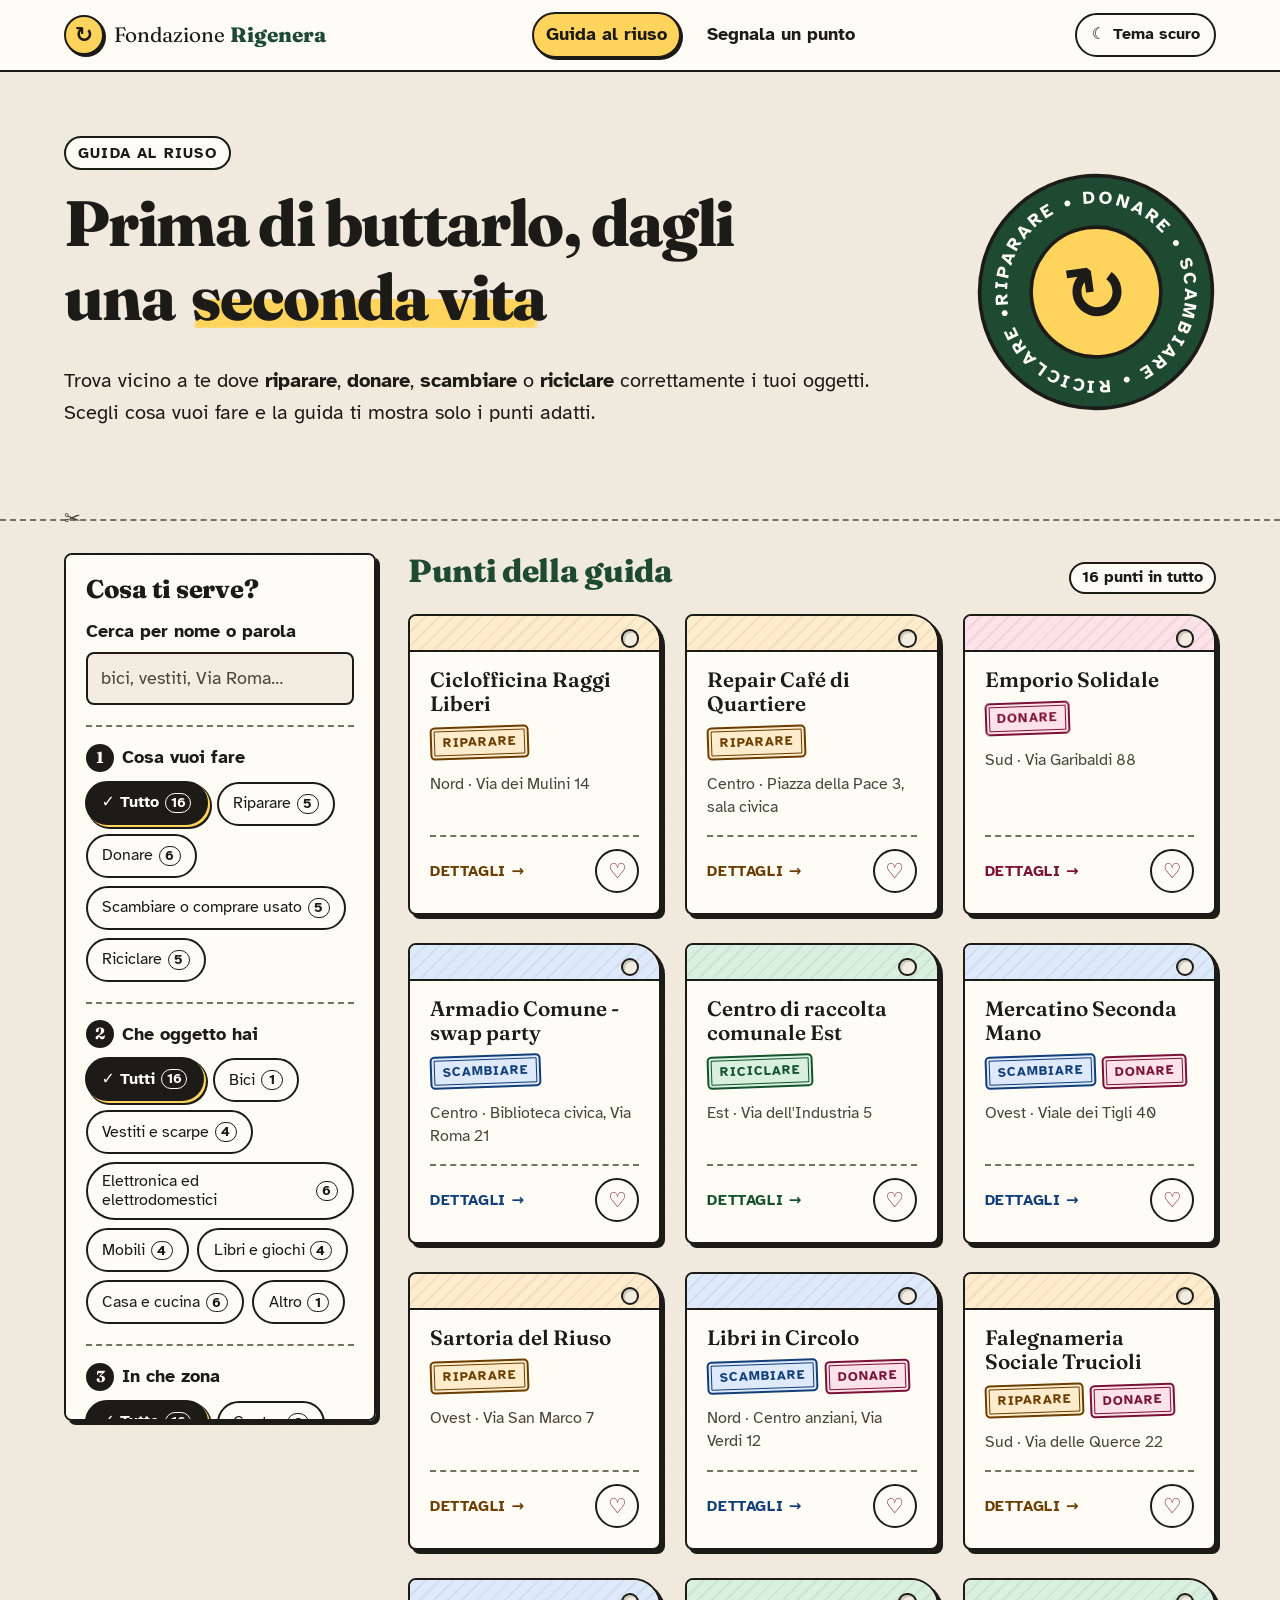
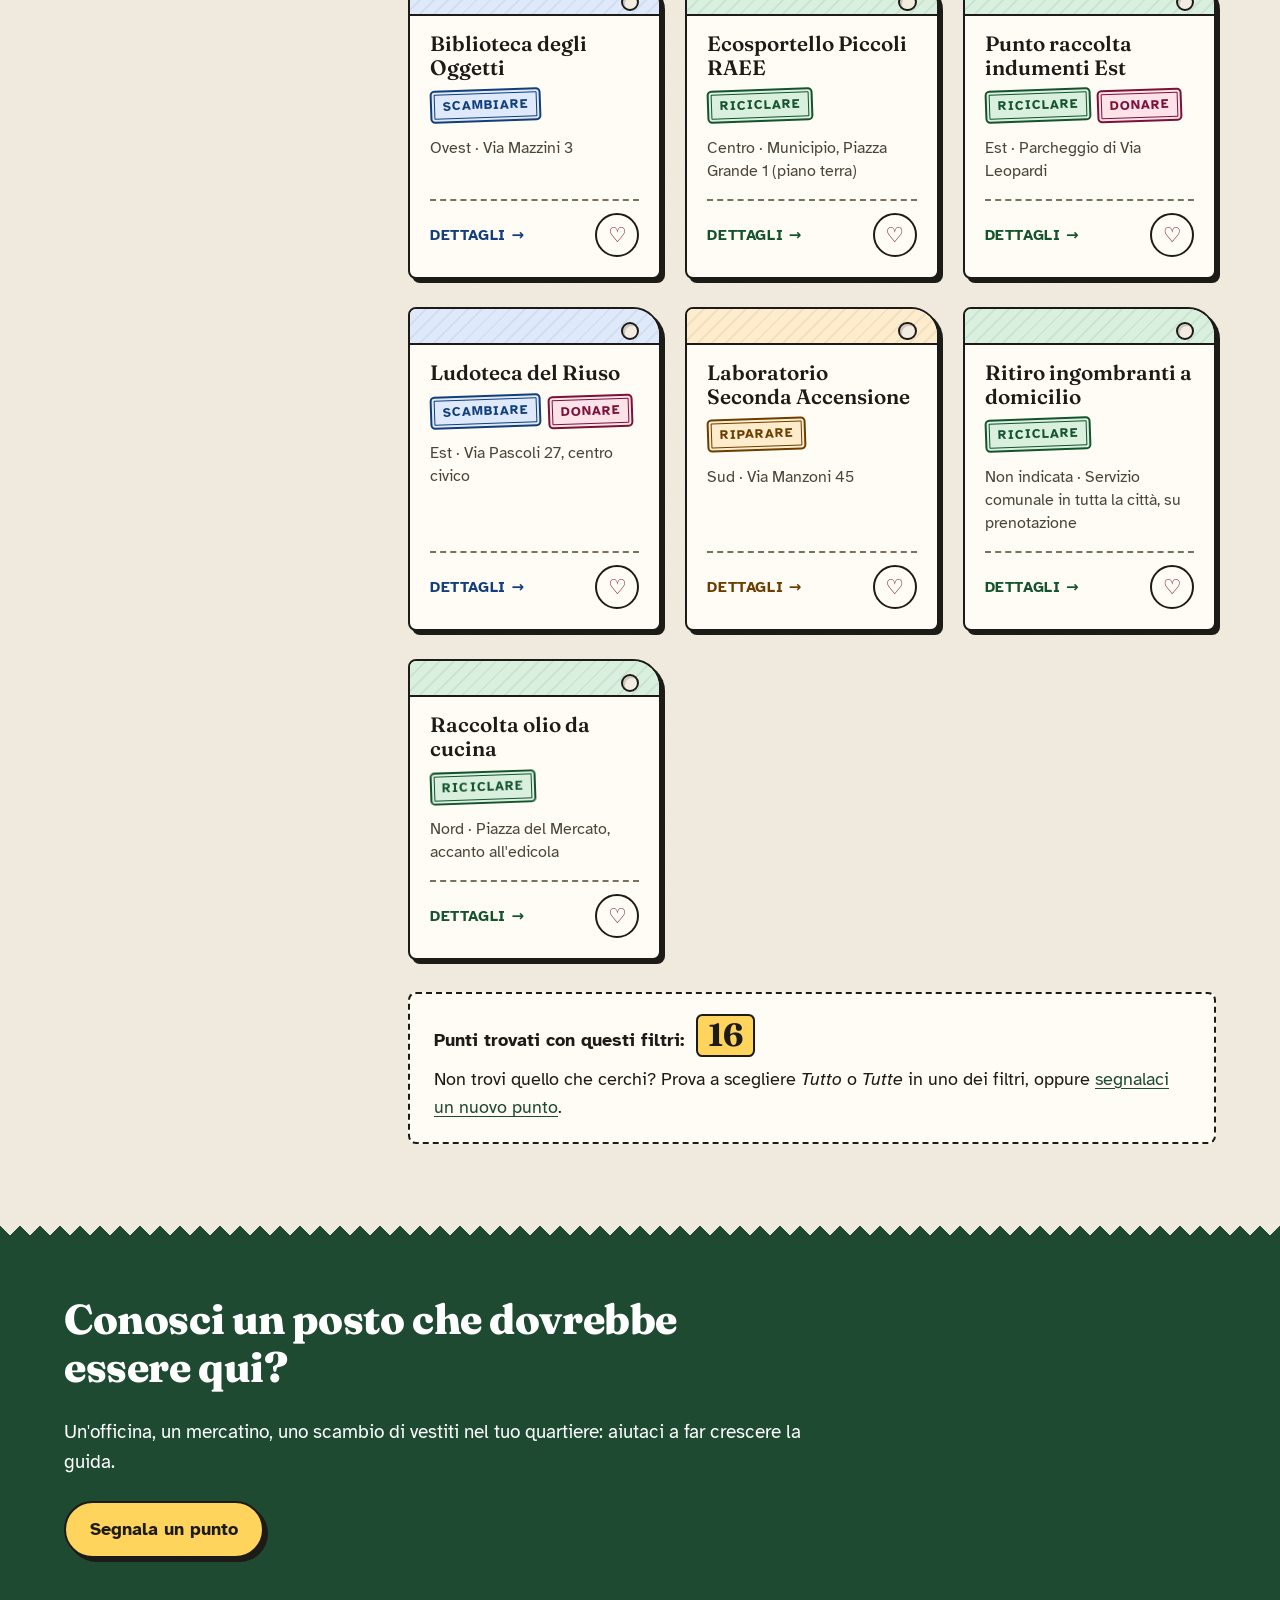
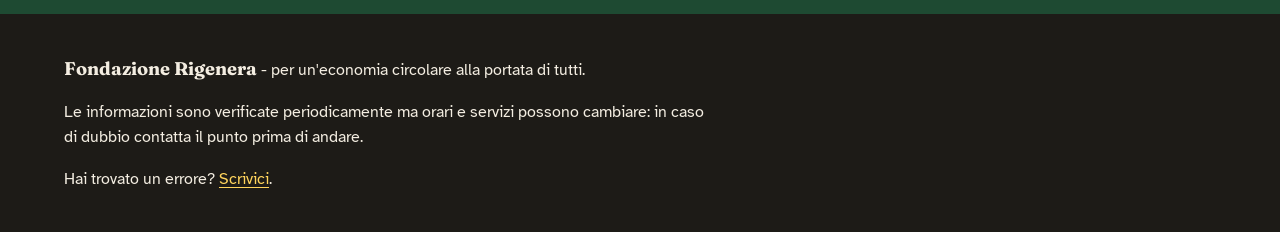
==== commit 6ae6a432: "feat: schede essenziali e finestra con i dettagli del punto - Nell'elenco ogni scheda mostra solo no" ====
--- a/docs/index.html
+++ b/docs/index.html
@@ -40,6 +40,7 @@
   <link rel="stylesheet" href="css/12-accessibilita.css">
   <link rel="stylesheet" href="css/13-ricerca-preferiti.css">
   <link rel="stylesheet" href="css/14-tema-scuro.css">
+  <link rel="stylesheet" href="css/16-dettaglio.css">
   <!-- tema.js senza defer: applica il tema prima che la pagina venga disegnata -->
   <script src="js/tema.js"></script>
   <script src="js/data.js" defer></script>
@@ -171,6 +172,9 @@
       </section>
     </div>
 
+    <!-- Finestra con tutti i dettagli di un punto: la riempie script.js quando si apre una scheda -->
+    <dialog id="dettaglio" class="dettaglio" aria-labelledby="dettaglio-titolo"></dialog>
+
     <section class="invito" aria-labelledby="titolo-invito">
       <div class="contenitore">
         <h2 id="titolo-invito">Conosci un posto che dovrebbe essere qui?</h2>
--- a/docs/css/08-elenco.css
+++ b/docs/css/08-elenco.css
@@ -4,7 +4,7 @@
 
 .elenco {
   display: grid;
-  grid-template-columns: repeat(auto-fill, minmax(min(100%, 19rem), 1fr));
+  grid-template-columns: repeat(auto-fill, minmax(min(100%, 15.5rem), 1fr));
   gap: 1.75rem 1.5rem;
   margin: 0;
   padding: 0;
@@ -13,12 +13,13 @@
 
 .punto { counter-increment: punti; display: flex; }
 
-/* Colore del cartellino: segue la PRIMA azione del punto */
-.punto                          { --tinta: var(--verde-chiaro);   --tinta-testo: var(--verde-scuro); }
-.punto[data-azione^="ripara"]   { --tinta: var(--ripara-sfondo);  --tinta-testo: var(--ripara-testo); }
-.punto[data-azione^="dona"]     { --tinta: var(--dona-sfondo);    --tinta-testo: var(--dona-testo); }
-.punto[data-azione^="scambia"]  { --tinta: var(--scambia-sfondo); --tinta-testo: var(--scambia-testo); }
-.punto[data-azione^="ricicla"]  { --tinta: var(--ricicla-sfondo); --tinta-testo: var(--ricicla-testo); }
+/* Colore del cartellino: segue la PRIMA azione del punto
+   (vale anche per la finestra dei dettagli, vedi 16-dettaglio.css) */
+.punto, .dettaglio              { --tinta: var(--verde-chiaro);   --tinta-testo: var(--verde-scuro); }
+.punto[data-azione^="ripara"], .dettaglio[data-azione^="ripara"]   { --tinta: var(--ripara-sfondo);  --tinta-testo: var(--ripara-testo); }
+.punto[data-azione^="dona"], .dettaglio[data-azione^="dona"]     { --tinta: var(--dona-sfondo);    --tinta-testo: var(--dona-testo); }
+.punto[data-azione^="scambia"], .dettaglio[data-azione^="scambia"]  { --tinta: var(--scambia-sfondo); --tinta-testo: var(--scambia-testo); }
+.punto[data-azione^="ricicla"], .dettaglio[data-azione^="ricicla"]  { --tinta: var(--ricicla-sfondo); --tinta-testo: var(--ricicla-testo); }
 
 /* La scheda è un cartellino: fascia colorata in alto, foro per il filo, linea tratteggiata */
 .scheda {
@@ -38,7 +39,7 @@
 .scheda::before {
   content: "";
   display: block;
-  height: 2.75rem;
+  height: 2.25rem;
   margin: 0 -1.25rem 1rem;
   border-bottom: 2px solid var(--tratto);
   border-radius: calc(var(--raggio) - 2px) calc(1.75rem - 2px) 0 0;
@@ -61,7 +62,65 @@
 }
 
 .scheda h3 { margin-bottom: 0.6rem; color: var(--inchiostro); }
-.scheda__descrizione { flex-grow: 1; }
+
+/* Il nome è un bottone che apre i dettagli. Il suo ::before si stende su
+   tutta la scheda: si può toccare ovunque, ma per tastiera e lettori di
+   schermo resta un solo bottone, con il nome del punto come testo. */
+.scheda__apri {
+  padding: 0;
+  border: 0;
+  background: none;
+  color: inherit;
+  font: inherit;
+  text-align: left;
+  cursor: pointer;
+}
+.scheda__apri::before {
+  content: "";
+  position: absolute;
+  inset: 0;
+  border-radius: inherit;
+}
+/* L'anello di focus circonda tutta la scheda, non solo il nome */
+.scheda__apri:focus-visible { outline: none; }
+.scheda__apri:focus-visible::before {
+  outline: 3px solid var(--focus);
+  outline-offset: 4px;
+  border-radius: var(--raggio) 1.75rem var(--raggio) var(--raggio);
+}
+.scheda:hover .scheda__apri { text-decoration: underline; text-decoration-thickness: 0.08em; text-underline-offset: 0.18em; }
+
+/* Dove si trova, in una riga: "Nord · Via dei Mulini 14" */
+.scheda__dove {
+  flex-grow: 1;
+  margin: 0 0 1rem;
+  color: var(--testo-tenue);
+  font-size: 1rem;
+  line-height: 1.45;
+}
+
+.scheda__piede {
+  display: flex;
+  align-items: center;
+  justify-content: space-between;
+  gap: 0.75rem;
+  padding-top: 0.75rem;
+  border-top: 2px dashed var(--bordo);
+}
+/* "Dettagli →" nel colore dell'azione: è solo un indizio visivo,
+   il bottone vero è il nome del punto */
+.scheda__dettagli {
+  color: var(--tinta-testo);
+  font-size: 0.9375rem;
+  font-weight: 700;
+  letter-spacing: 0.04em;
+  text-transform: uppercase;
+}
+.scheda__freccia { display: inline-block; transition: transform 0.15s; }
+.scheda:hover .scheda__freccia { transform: translateX(4px); }
+
+/* I dettagli completi nella scheda servono solo per la stampa */
+.solo-stampa { display: none; }
 
 .etichette {
   display: flex;
--- a/docs/css/13-ricerca-preferiti.css
+++ b/docs/css/13-ricerca-preferiti.css
@@ -23,12 +23,8 @@
 /* "Solo i miei preferiti": usa lo stile delle pillole (casella vera, nascosta alla vista) */
 .gruppo--preferiti { padding-top: 1rem; }
 
-/* Bottone "♡ Preferito" in fondo alla scheda */
-.scheda__azioni {
-  display: flex;
-  justify-content: flex-end;
-  margin-top: 1rem;
-}
+/* Bottone "♡ Preferito": nella finestra dei dettagli con il testo,
+   nella scheda dell'elenco solo il cuore (preferito--compatto) */
 .preferito {
   display: inline-flex;
   align-items: center;
@@ -45,6 +41,14 @@
   cursor: pointer;
 }
 .preferito:hover { background: var(--carta-scura); }
+/* Sopra il ::before del nome, che copre tutta la scheda */
+.preferito--compatto {
+  position: relative;
+  z-index: 1;
+  justify-content: center;
+  width: 44px;
+  padding: 0;
+}
 .preferito__icona {
   font-size: 1.3rem;
   line-height: 1;
@@ -73,7 +77,7 @@
 }
 
 @media print {
-  .scheda__azioni, .vuoto { display: none !important; }
+  .scheda__piede, .vuoto { display: none !important; }
 }
 
 /* Ricerca e bottone "Filtri" sulla stessa riga */
--- a/docs/css/16-dettaglio.css
+++ b/docs/css/16-dettaglio.css
@@ -0,0 +1,114 @@
+/* ---------- 16. Finestra dei dettagli di un punto ---------- */
+/* È un <dialog> aperto con showModal() da script.js: il browser tiene il
+   focus dentro la finestra, la chiude con Esc e rende inerte il resto
+   della pagina. Il colore della fascia in alto segue la prima azione del
+   punto, come nelle schede (vedi 08-elenco.css). */
+
+.dettaglio {
+  width: min(100% - 2rem, 38rem);
+  max-height: min(90vh, 48rem);
+  padding: 0;                    /* ogni clic dentro cade sul contenuto: un clic sul <dialog> vuol dire "fuori" */
+  border: 2px solid var(--tratto);
+  border-radius: var(--raggio) 1.75rem var(--raggio) var(--raggio);
+  background: var(--carta-chiara);
+  color: var(--inchiostro);
+  box-shadow: var(--ombra-alta);
+  overflow-y: auto;
+  overscroll-behavior: contain;
+}
+.dettaglio[open] { animation: dettaglio-entra 0.2s ease-out; }
+@keyframes dettaglio-entra {
+  from { opacity: 0; transform: translateY(1.5rem); }
+}
+
+.dettaglio::backdrop {
+  /* ::backdrop non eredita le variabili in tutti i browser: colore scritto a mano */
+  background: rgb(29 27 23 / 0.6);
+}
+
+/* Con la finestra aperta la pagina sotto non scorre */
+/* (scrollbar-gutter tiene lo spazio della barra: la pagina sotto non si sposta) */
+html:has(.dettaglio[open]) { overflow: hidden; scrollbar-gutter: stable; }
+
+/* Fascia colorata del cartellino, con il bottone "Chiudi": resta in vista
+   anche quando il contenuto è lungo e scorre */
+.dettaglio__testa {
+  position: sticky;
+  top: 0;
+  z-index: 1;
+  display: flex;
+  justify-content: flex-end;
+  padding: 0.6rem 0.75rem;
+  border-bottom: 2px solid var(--tratto);
+  background:
+    repeating-linear-gradient(-45deg, transparent 0 8px, rgb(0 0 0 / 0.05) 8px 10px),
+    var(--tinta);
+}
+.dettaglio__chiudi {
+  display: inline-flex;
+  align-items: center;
+  gap: 0.4rem;
+  min-height: 44px;
+  padding: 0.4rem 0.9rem;
+  border: 2px solid var(--tratto);
+  border-radius: 999px;
+  background: var(--carta-chiara);
+  color: var(--inchiostro);
+  font: inherit;
+  font-size: 1rem;
+  font-weight: 700;
+  cursor: pointer;
+}
+.dettaglio__chiudi:hover { background: var(--carta-scura); }
+
+.dettaglio__corpo { padding: 1.25rem 1.5rem 1.5rem; }
+.dettaglio h2 {
+  font-size: clamp(1.5rem, 4.5vw, 1.9rem);
+  color: var(--inchiostro);
+}
+/* Il titolo riceve il focus solo da script.js, per farlo leggere subito:
+   non è un controllo, quindi niente anello */
+.dettaglio h2:focus { outline: none; }
+
+.dettaglio__descrizione { font-size: 1.125rem; }
+.dettaglio .scheda__info { margin-bottom: 1.25rem; }
+.dettaglio__azioni {
+  display: flex;
+  justify-content: flex-end;
+}
+
+/* Telefoni: la finestra sale dal basso e occupa tutta la larghezza,
+   così il pollice arriva comodo a "Chiudi" e "Preferito" */
+@media (max-width: 47.99rem) {
+  .dettaglio {
+    width: 100%;
+    max-width: 100%;
+    max-height: 88vh;
+    margin: auto 0 0;
+    border-width: 2px 0 0;
+    border-radius: 1.25rem 1.25rem 0 0;
+    box-shadow: none;
+  }
+  .dettaglio[open] { animation-name: dettaglio-sale; animation-duration: 0.25s; }
+  .dettaglio__testa { border-radius: calc(1.25rem - 2px) calc(1.25rem - 2px) 0 0; }
+  .dettaglio__corpo { padding: 1rem 1rem 1.5rem; }
+  .dettaglio__azioni .preferito { width: 100%; justify-content: center; }
+}
+@keyframes dettaglio-sale {
+  from { transform: translateY(100%); }
+}
+
+@media screen {
+  :where([data-tema="scuro"]) .dettaglio::backdrop { background: rgb(0 0 0 / 0.7); }
+}
+
+@media (forced-colors: active) {
+  .dettaglio, .dettaglio__chiudi { border: 2px solid CanvasText; }
+}
+
+/* Stampa: niente finestra; i dettagli completi sono già dentro ogni scheda */
+@media print {
+  .dettaglio { display: none !important; }
+  .solo-stampa { display: block; }
+  .solo-stampa .etichette { margin-top: 0.5rem; }
+}
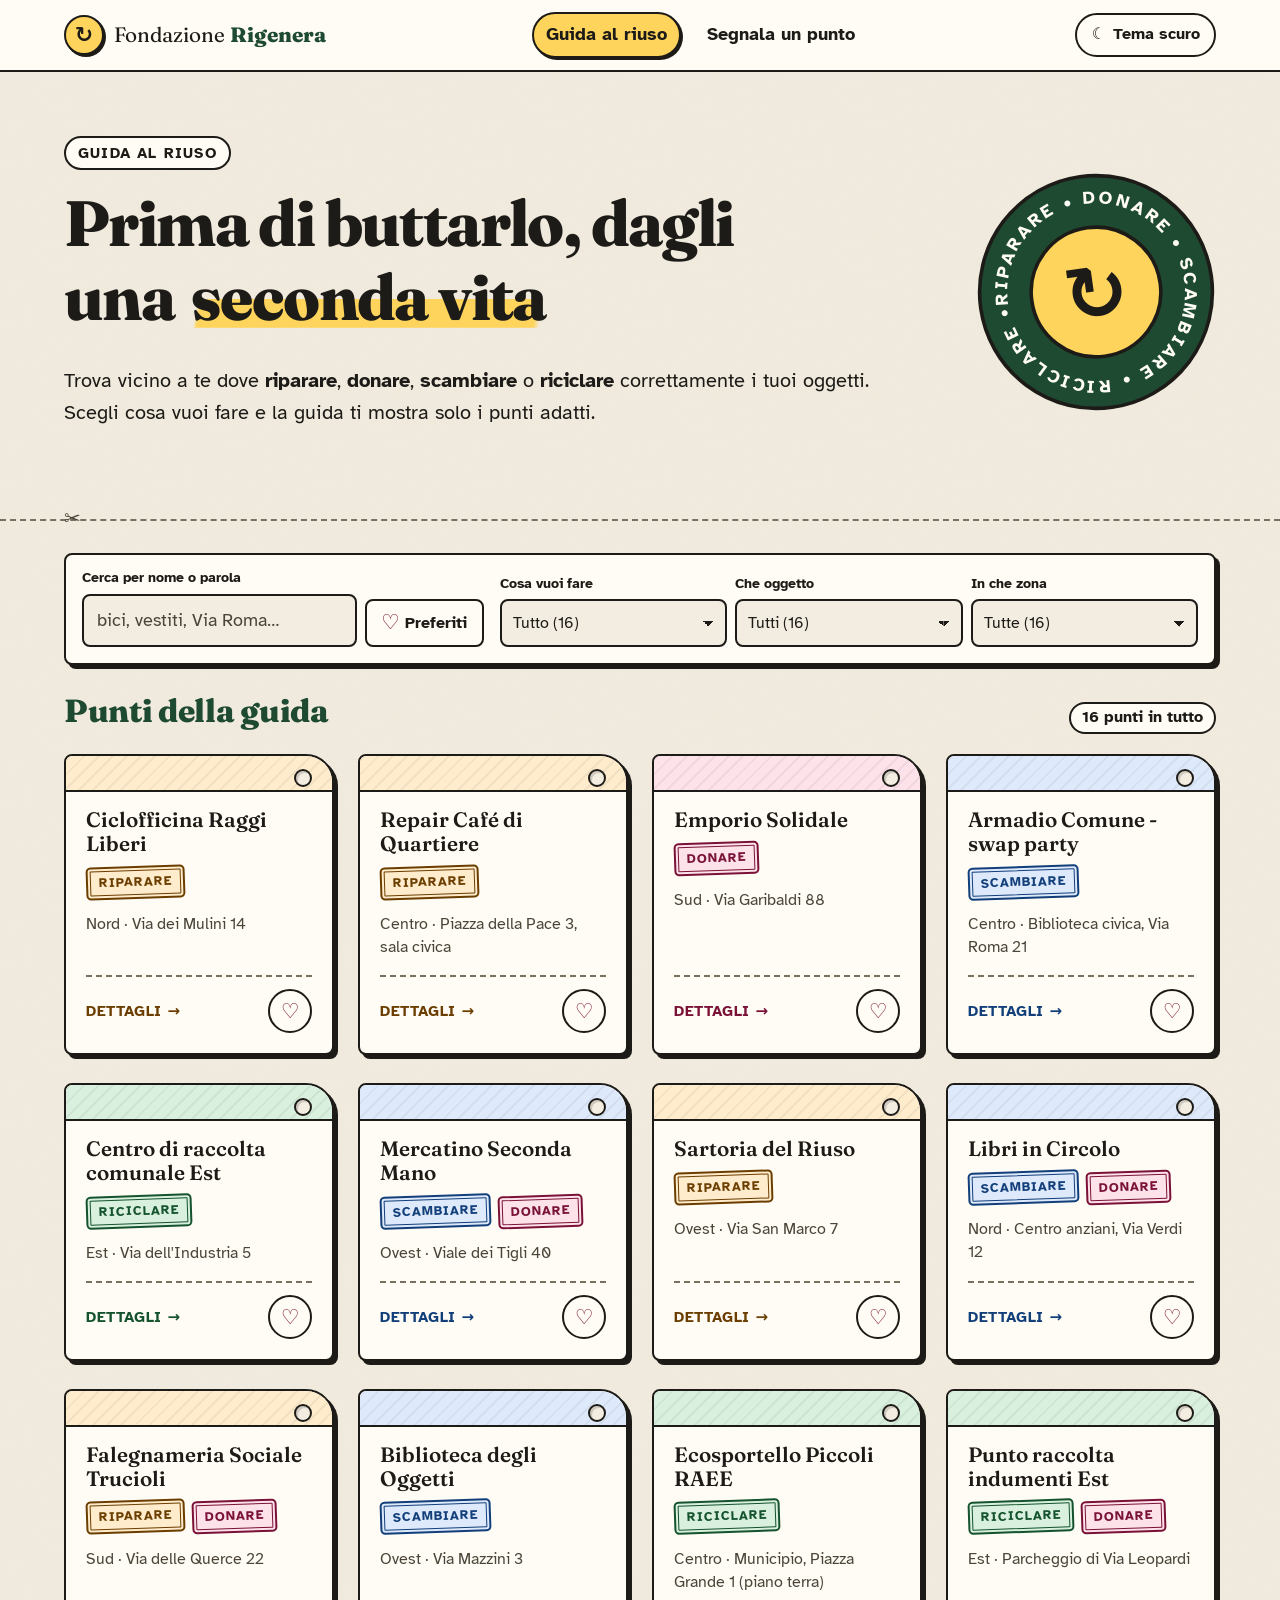
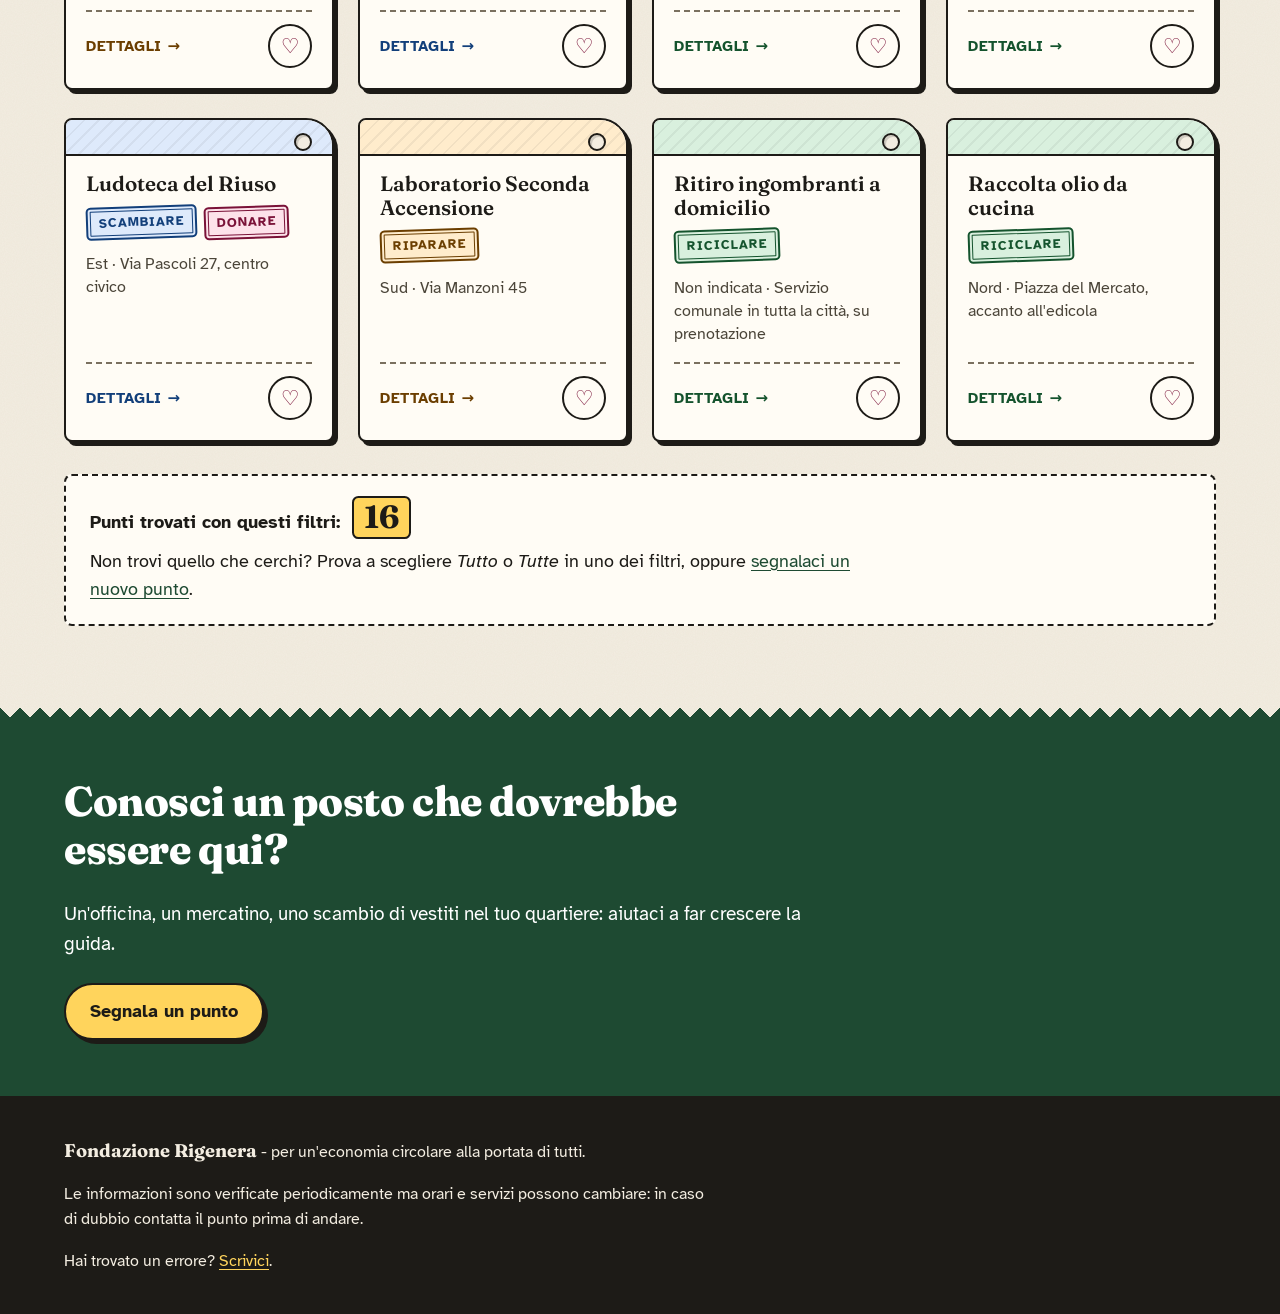
==== commit 36bfa32d: "feat: filtri come menu a tendina in una barra compatta - I tre gruppi di pillole diventano <select> " ====
--- a/docs/index.html
+++ b/docs/index.html
@@ -43,9 +43,14 @@
   <link rel="stylesheet" href="css/16-dettaglio.css">
   <!-- tema.js senza defer: applica il tema prima che la pagina venga disegnata -->
   <script src="js/tema.js"></script>
+  <!-- Script normali con defer: si eseguono in quest'ordine, ognuno usa le funzioni dei precedenti -->
   <script src="js/data.js" defer></script>
+  <script src="js/comune.js" defer></script>
   <script src="js/preferiti.js" defer></script>
-  <script src="js/script.js" defer></script>
+  <script src="js/schede.js" defer></script>
+  <script src="js/dettaglio.js" defer></script>
+  <script src="js/filtri.js" defer></script>
+  <script src="js/avvio.js" defer></script>
 </head>
 <body>
   <a class="salta" href="#risultati">Vai direttamente ai punti</a>
@@ -94,53 +99,36 @@
 
     <div class="contenitore guida">
 
-      <form class="filtri" aria-labelledby="titolo-filtri">
-        <h2 id="titolo-filtri" class="filtri__titolo">Cosa ti serve?</h2>
+      <!-- Barra dei filtri: ricerca, preferiti e tre menu (le opzioni le crea filtri.js) -->
+      <form class="filtri" id="filtri" aria-labelledby="titolo-filtri">
+        <h2 id="titolo-filtri" class="solo-lettori">Cerca e filtra i punti</h2>
 
-        <div class="cerca">
-          <label for="cerca-testo">Cerca per nome o parola</label>
-          <div class="cerca__riga">
+        <div class="filtri__riga filtri__riga--cerca">
+          <div class="cerca">
+            <label for="cerca-testo">Cerca per nome o parola</label>
             <input type="search" id="cerca-testo" name="testo" autocomplete="off" placeholder="bici, vestiti, Via Roma…" aria-describedby="aiuto-cerca">
-            <!-- Sui telefoni apre e chiude il pannello dei filtri (gestito da script.js) -->
-            <button type="button" class="apri-filtri" aria-expanded="true" aria-controls="pannello-filtri" hidden>
-              <span class="apri-filtri__icona" aria-hidden="true"></span>
-              Filtri
-              <span class="apri-filtri__numero" hidden></span>
-            </button>
+            <p class="solo-lettori" id="aiuto-cerca">Esempio: bici, vestiti, Via Roma.</p>
           </div>
-          <p class="solo-lettori" id="aiuto-cerca">Esempio: bici, vestiti, Via Roma.</p>
+
+          <!-- Casella vera, nascosta alla vista: si vede la pillola con il cuore -->
+          <label class="chip chip--preferiti">
+            <input type="checkbox" name="solo-preferiti">
+            <span><span class="chip__cuore" aria-hidden="true"></span>Preferiti<span class="solo-lettori"> (mostra solo i miei preferiti)</span></span>
+          </label>
         </div>
 
-        <!-- Filtri attivi, ognuno si toglie con un tocco (solo sui telefoni, gestito da script.js) -->
-        <div class="filtri-attivi" aria-label="Filtri attivi" role="group" hidden></div>
-
-        <div class="filtri__pannello" id="pannello-filtri">
-          <fieldset class="gruppo">
-            <legend>Cosa vuoi fare</legend>
-            <div class="chips" data-gruppo="azione"></div>
-          </fieldset>
-
-          <fieldset class="gruppo">
-            <legend>Che oggetto hai</legend>
-            <div class="chips" data-gruppo="categoria"></div>
-          </fieldset>
-
-          <fieldset class="gruppo">
-            <legend>In che zona</legend>
-            <div class="chips" data-gruppo="zona"></div>
-          </fieldset>
-
-          <div class="gruppo gruppo--preferiti">
-            <label class="chip">
-              <input type="checkbox" name="solo-preferiti">
-              <span>Solo i miei preferiti</span>
-            </label>
+        <div class="filtri__riga filtri__riga--menu">
+          <div class="menu-filtro">
+            <label for="filtro-azione">Cosa vuoi fare</label>
+            <select id="filtro-azione" name="azione" data-gruppo="azione"></select>
           </div>
-
-          <div class="filtri__comandi">
-            <button type="reset" class="bottone bottone--secondario">Azzera i filtri</button>
-            <!-- Solo sui telefoni: chiude il pannello e porta all'elenco -->
-            <button type="button" class="bottone mostra-punti" hidden>Mostra i punti</button>
+          <div class="menu-filtro">
+            <label for="filtro-categoria">Che oggetto</label>
+            <select id="filtro-categoria" name="categoria" data-gruppo="categoria"></select>
+          </div>
+          <div class="menu-filtro">
+            <label for="filtro-zona">In che zona</label>
+            <select id="filtro-zona" name="zona" data-gruppo="zona"></select>
           </div>
         </div>
       </form>
@@ -149,13 +137,17 @@
         <div class="risultati__testa">
           <h2 id="titolo-risultati">Punti della guida</h2>
           <p class="risultati__conteggio" id="conteggio-risultati" hidden></p>
+          <!-- Fuori dal form ma collegato con form="filtri": compare solo se c'è qualcosa da azzerare -->
+          <button type="reset" form="filtri" class="azzera" hidden>
+            <span aria-hidden="true">✕</span> Azzera i filtri
+          </button>
         </div>
 
         <noscript>
           <p class="messaggio messaggio--errore">Per vedere l'elenco dei punti è necessario attivare JavaScript nel browser.</p>
         </noscript>
 
-        <!-- Compare solo quando ricerca e filtri non trovano nulla (gestito da script.js) -->
+        <!-- Compare solo quando ricerca e filtri non trovano nulla (gestito da filtri.js) -->
         <p id="nessun-risultato" class="vuoto" hidden></p>
 
         <ol id="elenco-punti" class="elenco" role="list">
@@ -172,7 +164,7 @@
       </section>
     </div>
 
-    <!-- Finestra con tutti i dettagli di un punto: la riempie script.js quando si apre una scheda -->
+    <!-- Finestra con tutti i dettagli di un punto: la riempie dettaglio.js quando si apre una scheda -->
     <dialog id="dettaglio" class="dettaglio" aria-labelledby="dettaglio-titolo"></dialog>
 
     <section class="invito" aria-labelledby="titolo-invito">
--- a/docs/css/05-guida.css
+++ b/docs/css/05-guida.css
@@ -1,23 +1,17 @@
 /* ---------- 5. Layout della guida ---------- */
+/* Barra dei filtri in alto, elenco dei punti sotto a tutta larghezza */
 .guida {
   display: grid;
-  gap: 2rem;
+  gap: 1.75rem;
   padding-bottom: 4rem;
 }
-/* Gli elementi della griglia non si allargano oltre la colonna
-   (le righe di pillole che scorrono di lato restano dentro lo schermo) */
 .guida > * { min-width: 0; }
 
+/* Su schermi grandi la barra (una riga sola) resta in vista mentre si scorre l'elenco */
 @media (min-width: 62rem) {
-  .guida {
-    grid-template-columns: 19.5rem 1fr;
-    align-items: start;
-  }
-  /* Su schermi grandi i filtri restano visibili mentre si scorre l'elenco */
   .filtri {
     position: sticky;
-    top: 1rem;
-    max-height: calc(100vh - 2rem);
-    overflow-y: auto;
+    top: 0.75rem;
+    z-index: 5;
   }
 }
--- a/docs/css/06-filtri.css
+++ b/docs/css/06-filtri.css
@@ -1,57 +1,108 @@
-/* ---------- 6. Pannello filtri ---------- */
-/* Il pannello è come uno scontrino: i tre passi sono separati da una linea tratteggiata */
+/* ---------- 6. Barra dei filtri ---------- */
+/* Due righe compatte: ricerca e preferiti, poi i tre menu a tendina.
+   Su schermi grandi le due righe stanno affiancate su una riga sola.
+   I menu sono <select> veri: tastiera, lettori di schermo e il selettore
+   del telefono funzionano senza codice in più. */
 .filtri {
-  counter-reset: passo;
+  display: grid;
+  gap: 0.75rem;
+  padding: 0.75rem 1rem 1rem;
   background: var(--carta-chiara);
   border: 2px solid var(--tratto);
   border-radius: var(--raggio);
-  padding: 1.25rem;
   box-shadow: var(--ombra);
 }
-.filtri__titolo { font-size: 1.6rem; color: var(--inchiostro); }
 
-.gruppo {
-  border: 0;
-  border-top: 2px dashed var(--bordo);
-  margin: 0 0 1.25rem;
-  padding: 1rem 0 0;
-  min-width: 0;
+.filtri__riga--cerca {
+  display: flex;
+  align-items: flex-end;
+  gap: 0.5rem;
 }
-.gruppo legend {
-  display: flex;
-  align-items: center;
-  gap: 0.5rem;
-  float: left;              /* permette alla legenda di stare dentro il bordo tratteggiato */
-  width: 100%;
-  font-weight: 700;
-  margin-bottom: 0.6rem;
-  padding: 0;
-}
-.gruppo legend + * { clear: both; }
-/* Ogni gruppo è numerato: 1 cosa fare, 2 che oggetto, 3 che zona */
-.gruppo legend::before {
-  counter-increment: passo;
-  content: counter(passo);
-  display: inline-grid;
-  place-items: center;
-  flex-shrink: 0;
-  width: 1.75rem;
-  height: 1.75rem;
-  border-radius: 50%;
-  background: var(--inchiostro);
-  color: var(--carta-chiara);
-  font-family: var(--font-titoli);
-  font-size: 1rem;
-}
+.filtri__riga--cerca .cerca { flex: 1; min-width: 0; }
 
-.chips {
-  display: flex;
-  flex-wrap: wrap;
+.filtri__riga--menu {
+  display: grid;
+  grid-template-columns: repeat(3, minmax(0, 1fr));
   gap: 0.5rem;
 }
 
-/* Il radio vero resta nella pagina (e quindi raggiungibile da tastiera e lettori di schermo),
-   ma è nascosto alla vista: al suo posto si vede l'etichetta a forma di "pillola". */
+/* Telefoni: tre menu affiancati sarebbero troppo stretti per leggerli.
+   Le due righe si "sciolgono" (display: contents) in una griglia 2×2:
+   ricerca a tutta larghezza, poi i tre menu e "Preferiti" nell'ultima casella
+   (order lo sposta in fondo senza cambiare l'ordine nell'HTML). */
+@media (max-width: 47.99rem) {
+  .filtri {
+    grid-template-columns: repeat(2, minmax(0, 1fr));
+    gap: 0.6rem 0.5rem;
+    align-items: end;
+  }
+  .filtri__riga { display: contents; }
+  .filtri .cerca { grid-column: 1 / -1; }
+  .chip--preferiti { order: 1; }
+  .chip--preferiti > span { width: 100%; justify-content: center; }
+}
+
+@media (min-width: 62rem) {
+  .filtri {
+    grid-template-columns: minmax(0, 1.15fr) minmax(0, 2fr);
+    gap: 1rem;
+    align-items: end;
+  }
+}
+
+/* Etichette piccole sopra ricerca e menu: se lo spazio manca, "…" invece di andare a capo */
+.filtri label:not(.chip) {
+  display: block;
+  margin-bottom: 0.25rem;
+  overflow: hidden;
+  font-size: 0.875rem;
+  font-weight: 700;
+  white-space: nowrap;
+  text-overflow: ellipsis;
+}
+
+/* ---------- Menu a tendina ---------- */
+.menu-filtro select {
+  -webkit-appearance: none;
+  appearance: none;
+  display: block;
+  width: 100%;
+  min-height: 48px;
+  padding: 0.55rem 1.9rem 0.55rem 0.7rem;
+  border: 2px solid var(--tratto);
+  border-radius: var(--raggio);
+  /* Freccia disegnata con due triangoli: prende il colore del testo */
+  background:
+    linear-gradient(45deg, transparent 50%, currentColor 50%) calc(100% - 1.05rem) 52% / 0.35rem 0.35rem no-repeat,
+    linear-gradient(135deg, currentColor 50%, transparent 50%) calc(100% - 0.7rem) 52% / 0.35rem 0.35rem no-repeat,
+    var(--carta);
+  color: var(--inchiostro);
+  font: inherit;
+  font-size: 1rem;
+  line-height: 1.25;
+  text-overflow: ellipsis;
+  cursor: pointer;
+}
+.menu-filtro select:hover { border-color: var(--inchiostro); }
+.menu-filtro select:focus-visible { box-shadow: 4px 4px 0 var(--evidenziatore); }
+
+/* Menu con un filtro scelto (non "Tutti"): passato con l'evidenziatore,
+   in grassetto, così si vede a colpo d'occhio cosa sta filtrando */
+.menu-filtro:has(option[value=""]:not(:checked)) select {
+  background-color: var(--evidenziatore);
+  color: #1d1b17;
+  font-weight: 700;
+}
+/* Le opzioni della lista aperta restano normali */
+.menu-filtro option {
+  background: var(--carta-chiara);
+  color: var(--inchiostro);
+  font-weight: 400;
+}
+
+/* ---------- Pillole ---------- */
+/* La casella vera resta nella pagina (raggiungibile da tastiera e lettori
+   di schermo) ma è nascosta alla vista: al suo posto si vede la pillola. */
 .chip { position: relative; }
 .chip input {
   position: absolute;
@@ -86,157 +137,29 @@
 /* Il segno di spunta indica la scelta anche a chi non distingue i colori */
 .chip input:checked + span::before { content: "✓"; }
 
-/* Numero di punti che la pillola troverebbe, con gli altri filtri attivi */
-.chip__conteggio {
-  min-width: 1.6em;
-  padding: 0 0.35em;
-  border: 1.5px solid currentColor;
-  border-radius: 999px;
-  font-size: 0.85rem;
-  font-weight: 700;
-  text-align: center;
-  color: var(--inchiostro)
-}
-/* Pillola che non troverebbe nulla: resta selezionabile, ma il bordo tratteggiato
-   la distingue senza abbassare il contrasto del testo */
-.chip--vuota > span { border-style: dashed; }
-
 .chip input:focus-visible + span {
   outline: 3px solid var(--focus);
   outline-offset: 3px;
 }
 
-/* Fila del conteggio più compatta: numero piccolo dentro la pillola */
-.chip__conteggio { line-height: 1.3; }
-.chip input:checked + span .chip__conteggio { color: inherit; }
-
-/* Comandi in fondo al pannello */
-.filtri__comandi {
-  display: grid;
-  gap: 0.75rem;
+/* "Preferiti" accanto alla ricerca: stessa altezza del campo, con un cuore
+   che si riempie quando è attivo (come il bottone "Preferito" delle schede) */
+.chip--preferiti > span {
+  min-height: 48px;
+  border-radius: var(--raggio);
+  font-weight: 700;
 }
-
-/* ---------- Filtri compatti sui telefoni e tablet ----------
-   Sotto i 62rem il pannello non sta di fianco all'elenco ma sopra:
-   restano visibili solo la ricerca e il bottone "Filtri".
-   La classe filtri--chiusi è aggiunta da script.js, quindi senza
-   JavaScript il pannello resta sempre aperto. */
-.apri-filtri {
-  display: inline-flex;
-  align-items: center;
-  gap: 0.4rem;
-  flex-shrink: 0;
-  min-height: 48px;
-  padding: 0.4rem 0.9rem;
-  border: 2px solid var(--tratto);
-  border-radius: var(--raggio);
-  background: var(--carta-chiara);
-  color: var(--inchiostro);
-  font: inherit;
-  font-size: 1rem;
-  font-weight: 700;
-  cursor: pointer;
+.chip__cuore::before {
+  content: "♡";
+  color: var(--dona-testo);
+  font-size: 1.3rem;
+  line-height: 1;
 }
-.apri-filtri:hover { background: var(--carta-scura); }
-.apri-filtri[hidden] { display: none; }
-/* Tre linee di lunghezza diversa, come un'icona "filtro" */
-.apri-filtri__icona {
-  width: 1.1rem;
-  height: 0.8rem;
-  background:
-    linear-gradient(currentColor 0 0) 0 0 / 100% 2px,
-    linear-gradient(currentColor 0 0) center / 70% 2px,
-    linear-gradient(currentColor 0 0) center bottom / 40% 2px;
-  background-repeat: no-repeat;
+.chip--preferiti:hover > span { background: var(--carta-scura); color: var(--inchiostro); }
+.chip--preferiti input:checked + span {
+  background: var(--dona-sfondo);
+  color: var(--dona-testo);
+  box-shadow: 2px 2px 0 var(--ombra-colore);
 }
-.apri-filtri[aria-expanded="true"] {
-  background: var(--inchiostro);
-  color: var(--carta-chiara);
-}
-.apri-filtri__numero {
-  min-width: 1.5em;
-  padding: 0 0.35em;
-  border-radius: 999px;
-  background: var(--evidenziatore);
-  color: #1d1b17;
-  font-size: 0.875rem;
-  line-height: 1.5;
-  text-align: center;
-}
-
-/* Pillole dei filtri attivi: un tocco e il filtro torna a "Tutti" */
-.filtri-attivi {
-  display: flex;
-  flex-wrap: wrap;
-  gap: 0.4rem;
-  margin-top: 0.75rem;
-}
-.filtri-attivi[hidden] { display: none; }
-.filtro-attivo {
-  display: inline-flex;
-  align-items: center;
-  gap: 0.4rem;
-  min-height: 36px;
-  padding: 0.2rem 0.75rem;
-  border: 2px solid var(--tratto);
-  border-radius: 999px;
-  background: var(--evidenziatore);
-  color: #1d1b17;
-  font: inherit;
-  font-size: 0.9375rem;
-  font-weight: 700;
-  cursor: pointer;
-}
-.filtro-attivo:hover { background: var(--carta-chiara); color: var(--inchiostro); }
-
-@media (max-width: 61.99rem) {
-  .filtri { padding: 1rem; box-shadow: 3px 3px 0 var(--ombra-colore); }
-  .filtri__titolo { font-size: 1.3rem; margin-bottom: 0.4rem; }
-  .cerca { margin-bottom: 0; }
-  .cerca label { font-size: 1rem; }
-
-  .filtri__pannello { margin-top: 1.25rem; }
-  .filtri--chiusi .filtri__pannello { display: none; }
-
-  /* Pannello aperto: ogni gruppo è una sola riga che scorre di lato,
-     così i tre gruppi occupano poco spazio anche aperti.
-     Il margine negativo fa arrivare la riga fino al bordo del pannello,
-     il padding lascia spazio all'anello di focus e all'ombra. */
-  .gruppo { margin-bottom: 0.75rem; padding-top: 0.75rem; }
-  .gruppo .chips {
-    flex-wrap: nowrap;
-    overflow-x: auto;
-    margin-inline: -1rem;
-    padding: 0.4rem 1rem 0.6rem;
-    scroll-padding-inline: 1rem;
-    scrollbar-width: thin;
-    scrollbar-color: var(--bordo) transparent;
-    /* Sfumatura ai bordi: si capisce che ci sono altre pillole */
-    -webkit-mask-image: linear-gradient(90deg, transparent, #000 1rem, #000 calc(100% - 1.5rem), transparent);
-    mask-image: linear-gradient(90deg, transparent, #000 1rem, #000 calc(100% - 1.5rem), transparent);
-  }
-  .gruppo .chip { flex-shrink: 0; }
-  .gruppo .chip > span { white-space: nowrap; }
-  .gruppo legend { margin-bottom: 0.2rem; }
-
-  /* "Mostra N punti" resta in vista in fondo allo schermo mentre si scorre il pannello */
-  .filtri__comandi {
-    grid-template-columns: auto 1fr;
-    position: sticky;
-    bottom: 0;
-    margin-inline: -1rem;
-    margin-bottom: -1rem;
-    padding: 0.75rem 1rem;
-    border-top: 2px solid var(--tratto);
-    border-radius: 0 0 var(--raggio) var(--raggio);
-    background: var(--carta-chiara);
-  }
-  .filtri__comandi .bottone { width: auto; min-width: 0; padding-inline: 0.85rem; font-size: 1rem; white-space: nowrap; }
-  .mostra-punti[hidden] { display: none; }
-  .filtri__comandi:has(.mostra-punti[hidden]) { grid-template-columns: 1fr; }
-}
-
-/* Schermi larghi: il pannello è sempre aperto di fianco all'elenco */
-@media (min-width: 62rem) {
-  .apri-filtri, .filtri-attivi, .mostra-punti { display: none !important; }
-}
+.chip--preferiti input:checked + span::before { content: none; }
+.chip--preferiti input:checked + span .chip__cuore::before { content: "♥"; }
--- a/docs/css/08-elenco.css
+++ b/docs/css/08-elenco.css
@@ -210,7 +210,7 @@
 }
 .esito p:last-child { margin-bottom: 0; }
 
-/* Filtri: le pillole e la logica sono in script.js. Le schede che non
+/* Filtri: i menu e la logica sono in filtri.js. Le schede che non
    corrispondono ricevono l'attributo hidden. Per aggiungere una nuova
    categoria o zona basta una voce in NOMI_CATEGORIE o NOMI_ZONE:
    il CSS non va toccato. */
@@ -236,6 +236,26 @@
   font-weight: 700;
 }
 .risultati__conteggio[hidden] { display: none; }
+.risultati__testa h2 { flex: 1; }
+
+/* "Azzera i filtri": compare accanto al conteggio solo quando serve */
+.azzera {
+  display: inline-flex;
+  align-items: center;
+  gap: 0.35rem;
+  min-height: 44px;
+  padding: 0.25rem 0.9rem;
+  border: 2px solid var(--tratto);
+  border-radius: 999px;
+  background: var(--carta-chiara);
+  color: var(--inchiostro);
+  font: inherit;
+  font-size: 1rem;
+  font-weight: 700;
+  cursor: pointer;
+}
+.azzera:hover { background: var(--evidenziatore); color: #1d1b17; }
+.azzera[hidden] { display: none; }
 
 @media (max-width: 47.99rem) {
   .guida { gap: 1.5rem; }
--- a/docs/css/10-modulo.css
+++ b/docs/css/10-modulo.css
@@ -93,7 +93,7 @@
   overflow: hidden;
 }
 
-/* Messaggio dopo l'invio del modulo (scritto da script.js) */
+/* Messaggio dopo l'invio del modulo (scritto da modulo.js) */
 .messaggio:empty { display: none; }
 .messaggio {
   margin-top: 1.5rem;
--- a/docs/css/12-accessibilita.css
+++ b/docs/css/12-accessibilita.css
@@ -11,6 +11,7 @@
 @media (forced-colors: active) {
   .chip > span, .scheda, .etichetta, .filtri, .bottone, .esito, .modulo fieldset { border: 2px solid CanvasText; }
   .chip input:checked + span { border-width: 4px; }
+  .menu-filtro select { border: 2px solid CanvasText; }
   .evidenzia { background: none; text-decoration: underline; }
 }
 
--- a/docs/css/13-ricerca-preferiti.css
+++ b/docs/css/13-ricerca-preferiti.css
@@ -1,12 +1,6 @@
 /* ---------- 13. Ricerca, preferiti e messaggio "nessun risultato" ---------- */
 
-/* Campo di ricerca in cima al pannello dei filtri */
-.cerca { margin-bottom: 1.25rem; }
-.cerca label {
-  display: block;
-  margin-bottom: 0.35rem;
-  font-weight: 700;
-}
+/* Campo di ricerca nella barra dei filtri (l'etichetta è in 06-filtri.css) */
 .cerca input {
   display: block;
   width: 100%;
@@ -19,9 +13,6 @@
   font: inherit;
 }
 .cerca input:focus-visible { box-shadow: 4px 4px 0 var(--evidenziatore); }
-
-/* "Solo i miei preferiti": usa lo stile delle pillole (casella vera, nascosta alla vista) */
-.gruppo--preferiti { padding-top: 1rem; }
 
 /* Bottone "♡ Preferito": nella finestra dei dettagli con il testo,
    nella scheda dell'elenco solo il cuore (preferito--compatto) */
@@ -80,10 +71,4 @@
   .scheda__piede, .vuoto { display: none !important; }
 }
 
-/* Ricerca e bottone "Filtri" sulla stessa riga */
-.cerca__riga {
-  display: flex;
-  gap: 0.5rem;
-}
-.cerca__riga input { flex: 1; min-width: 0; }
 .cerca input::placeholder { color: var(--testo-tenue); opacity: 1; }
--- a/docs/css/14-tema-scuro.css
+++ b/docs/css/14-tema-scuro.css
@@ -25,7 +25,7 @@
 .tema[hidden] { display: none; }
 .tema:hover { background: var(--carta-scura); }
 .tema__icona::before { content: "☾"; }
-/* Attivo: colori invertiti e segno di spunta, come le pillole dei filtri */
+/* Attivo: colori invertiti e segno di spunta, come la pillola dei preferiti */
 .tema[aria-pressed="true"] {
   background: var(--inchiostro);
   color: var(--carta-chiara);
@@ -94,9 +94,6 @@
   :where([data-tema="scuro"]) .modulo select,
   :where([data-tema="scuro"]) .modulo textarea { background: var(--carta); }
 
-  /* Barra di scorrimento del pannello filtri: senza colore resterebbe bianca */
-  :where([data-tema="scuro"]) .filtri { scrollbar-color: var(--bordo) var(--carta-chiara); }
-
   /* Caselle del modulo: il verde della Fondazione è troppo scuro sul fondo scuro */
   :where([data-tema="scuro"]) .scelta input { accent-color: var(--verde-testo); }
 
--- a/docs/css/16-dettaglio.css
+++ b/docs/css/16-dettaglio.css
@@ -1,5 +1,5 @@
 /* ---------- 16. Finestra dei dettagli di un punto ---------- */
-/* È un <dialog> aperto con showModal() da script.js: il browser tiene il
+/* È un <dialog> aperto con showModal() da dettaglio.js: il browser tiene il
    focus dentro la finestra, la chiude con Esc e rende inerte il resto
    della pagina. Il colore della fascia in alto segue la prima azione del
    punto, come nelle schede (vedi 08-elenco.css). */
@@ -66,7 +66,7 @@
   font-size: clamp(1.5rem, 4.5vw, 1.9rem);
   color: var(--inchiostro);
 }
-/* Il titolo riceve il focus solo da script.js, per farlo leggere subito:
+/* Il titolo riceve il focus solo da dettaglio.js, per farlo leggere subito:
    non è un controllo, quindi niente anello */
 .dettaglio h2:focus { outline: none; }
 
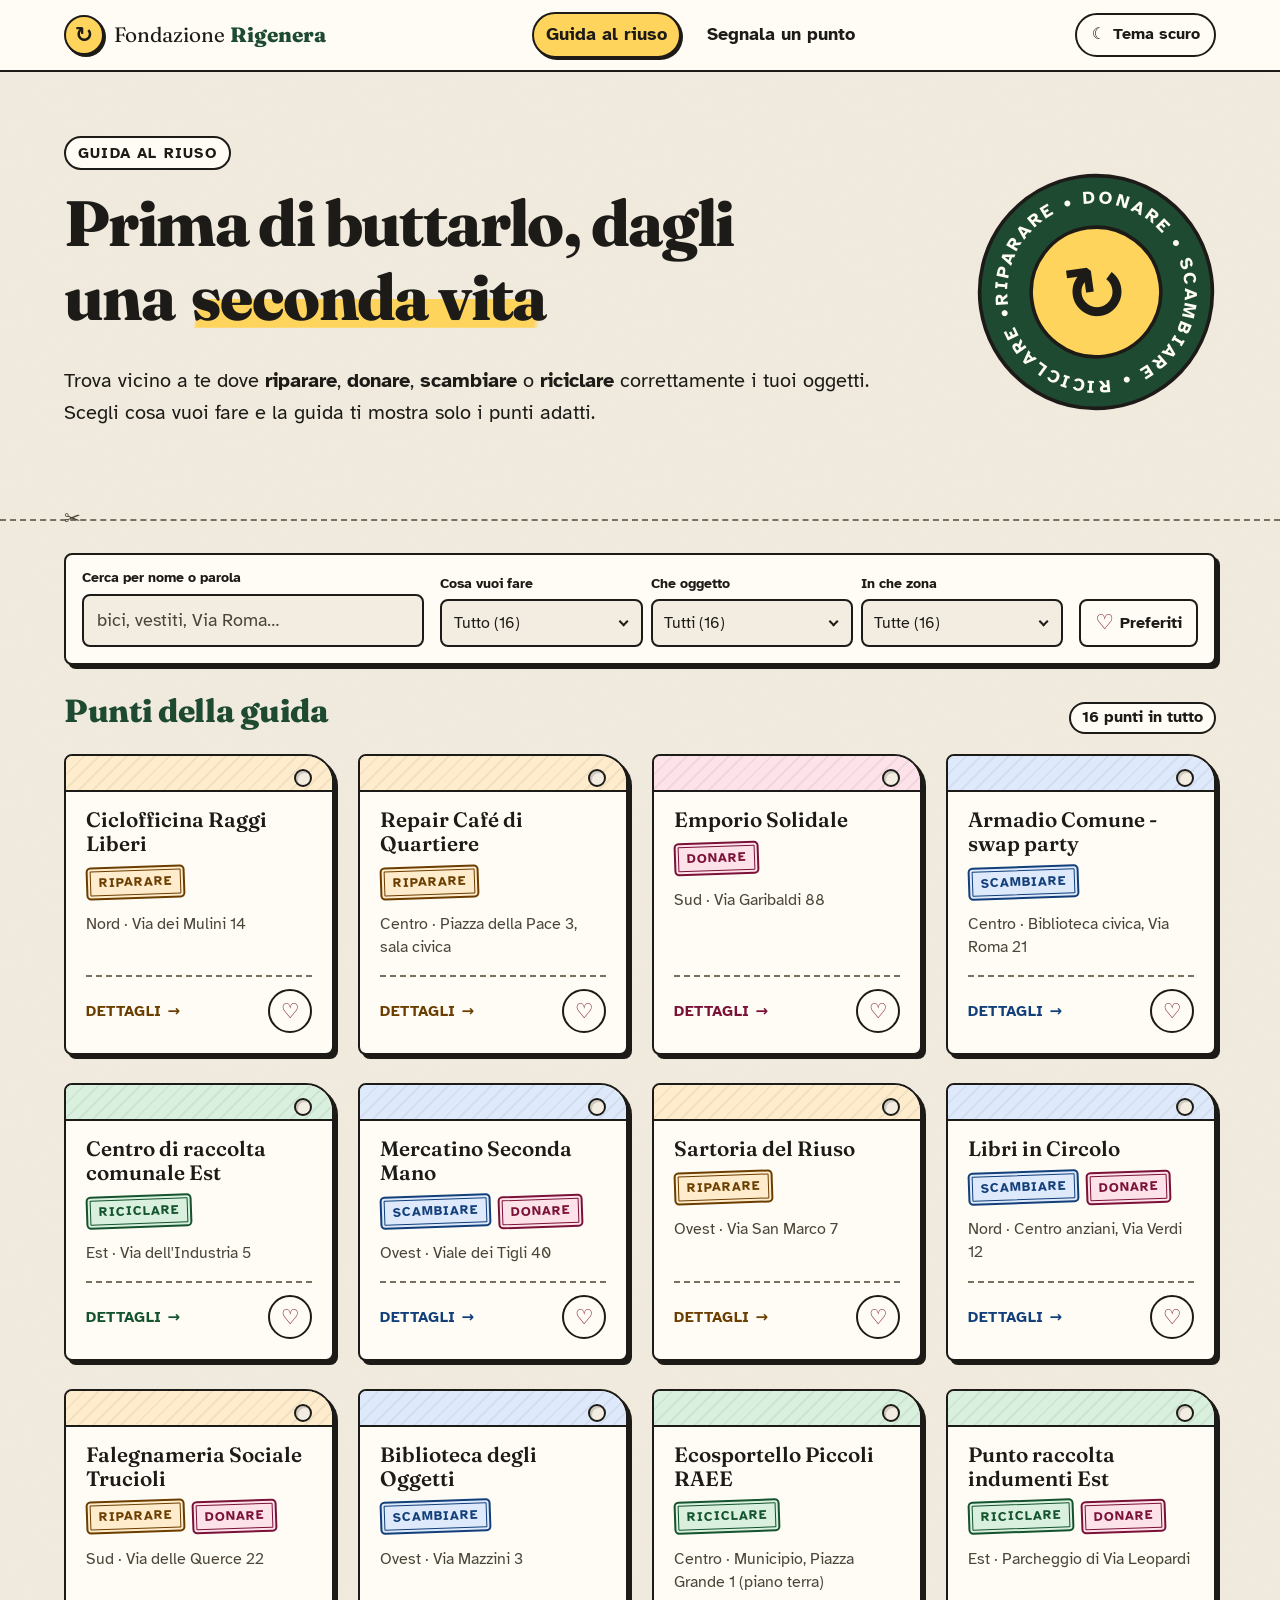
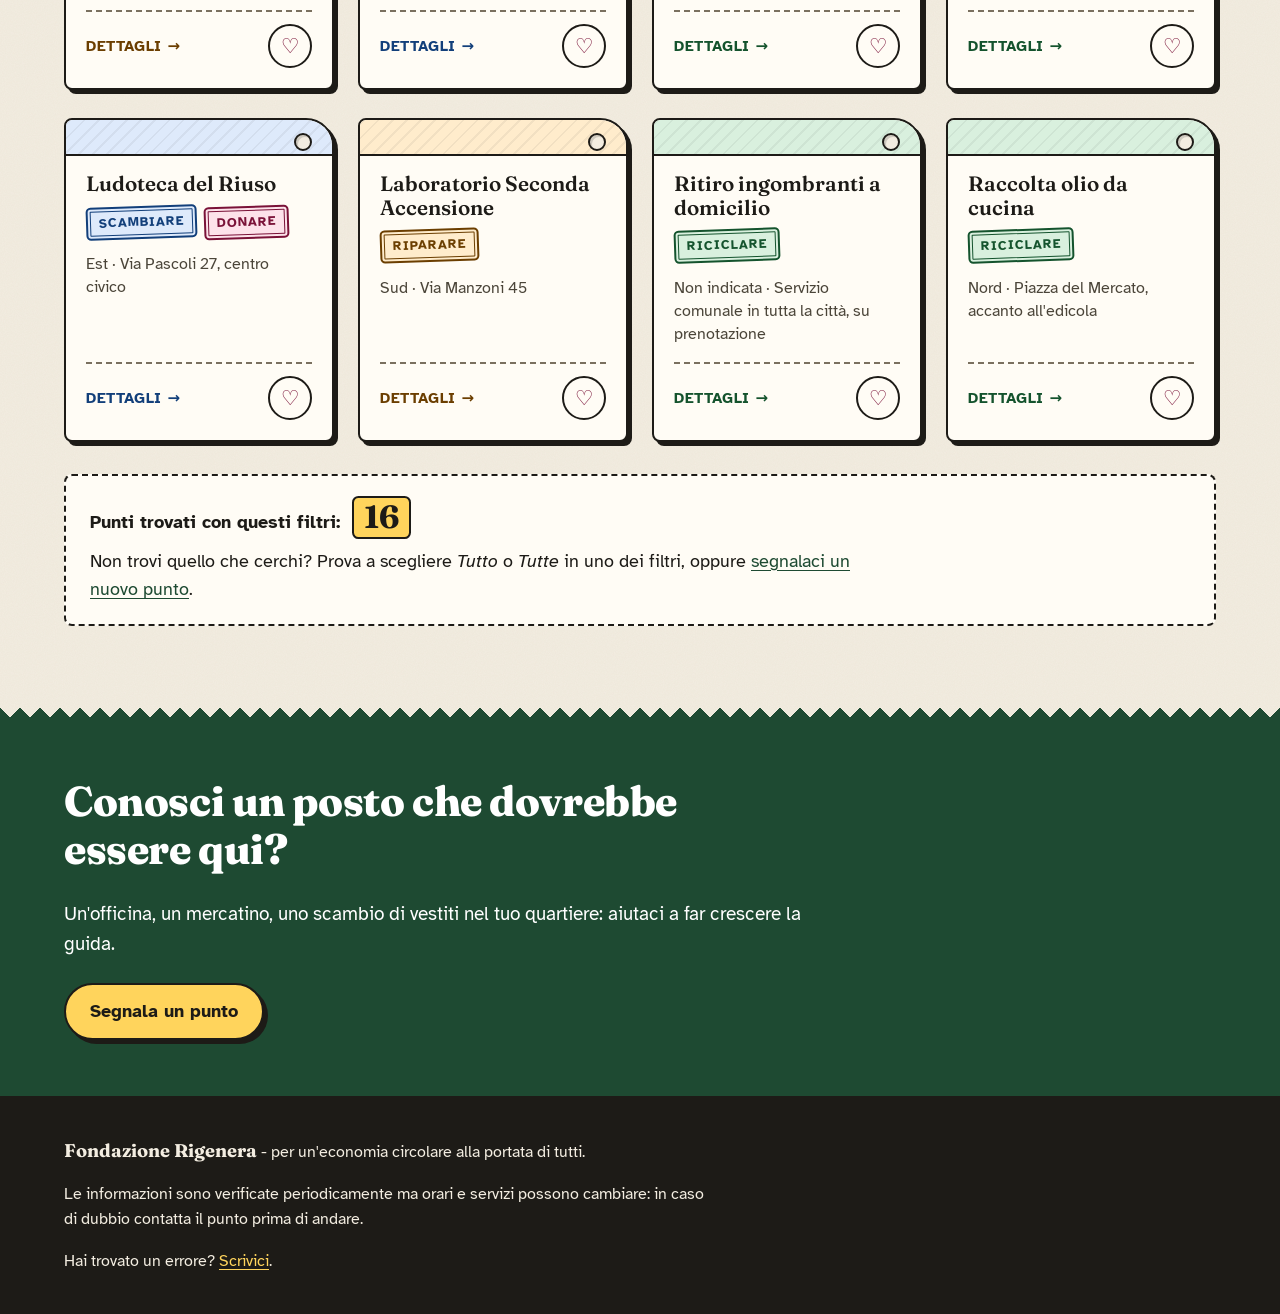
==== commit a31619dd: "feat: menu a tendina con le pillole del sito, Preferiti a destra - I <select> nativi diventano botto" ====
--- a/docs/index.html
+++ b/docs/index.html
@@ -49,6 +49,7 @@
   <script src="js/preferiti.js" defer></script>
   <script src="js/schede.js" defer></script>
   <script src="js/dettaglio.js" defer></script>
+  <script src="js/tendine.js" defer></script>
   <script src="js/filtri.js" defer></script>
   <script src="js/avvio.js" defer></script>
 </head>
@@ -99,38 +100,56 @@
 
     <div class="contenitore guida">
 
-      <!-- Barra dei filtri: ricerca, preferiti e tre menu (le opzioni le crea filtri.js) -->
+      <!-- Barra dei filtri: ricerca, tre menu a tendina e preferiti.
+           Ogni menu è un bottone che apre una "tendina" con le pillole (radio veri):
+           le crea filtri.js, le apre e chiude tendine.js -->
       <form class="filtri" id="filtri" aria-labelledby="titolo-filtri">
         <h2 id="titolo-filtri" class="solo-lettori">Cerca e filtra i punti</h2>
 
-        <div class="filtri__riga filtri__riga--cerca">
-          <div class="cerca">
-            <label for="cerca-testo">Cerca per nome o parola</label>
-            <input type="search" id="cerca-testo" name="testo" autocomplete="off" placeholder="bici, vestiti, Via Roma…" aria-describedby="aiuto-cerca">
-            <p class="solo-lettori" id="aiuto-cerca">Esempio: bici, vestiti, Via Roma.</p>
+        <div class="cerca">
+          <label for="cerca-testo">Cerca per nome o parola</label>
+          <input type="search" id="cerca-testo" name="testo" autocomplete="off" placeholder="bici, vestiti, Via Roma…" aria-describedby="aiuto-cerca">
+          <p class="solo-lettori" id="aiuto-cerca">Esempio: bici, vestiti, Via Roma.</p>
+        </div>
+
+        <div class="filtri__menu">
+          <div class="menu-filtro" data-gruppo="azione">
+            <span class="menu-filtro__etichetta" id="etichetta-azione">Cosa vuoi fare</span>
+            <button type="button" class="menu-filtro__bottone" aria-expanded="false" aria-controls="tendina-azione" aria-labelledby="etichetta-azione valore-azione">
+              <span class="menu-filtro__valore" id="valore-azione"></span>
+            </button>
+            <fieldset class="tendina" id="tendina-azione" hidden>
+              <legend class="solo-lettori">Cosa vuoi fare</legend>
+              <div class="chips" data-gruppo="azione"></div>
+            </fieldset>
           </div>
-
-          <!-- Casella vera, nascosta alla vista: si vede la pillola con il cuore -->
-          <label class="chip chip--preferiti">
-            <input type="checkbox" name="solo-preferiti">
-            <span><span class="chip__cuore" aria-hidden="true"></span>Preferiti<span class="solo-lettori"> (mostra solo i miei preferiti)</span></span>
-          </label>
-        </div>
-
-        <div class="filtri__riga filtri__riga--menu">
-          <div class="menu-filtro">
-            <label for="filtro-azione">Cosa vuoi fare</label>
-            <select id="filtro-azione" name="azione" data-gruppo="azione"></select>
+          <div class="menu-filtro" data-gruppo="categoria">
+            <span class="menu-filtro__etichetta" id="etichetta-categoria">Che oggetto</span>
+            <button type="button" class="menu-filtro__bottone" aria-expanded="false" aria-controls="tendina-categoria" aria-labelledby="etichetta-categoria valore-categoria">
+              <span class="menu-filtro__valore" id="valore-categoria"></span>
+            </button>
+            <fieldset class="tendina" id="tendina-categoria" hidden>
+              <legend class="solo-lettori">Che oggetto</legend>
+              <div class="chips" data-gruppo="categoria"></div>
+            </fieldset>
           </div>
-          <div class="menu-filtro">
-            <label for="filtro-categoria">Che oggetto</label>
-            <select id="filtro-categoria" name="categoria" data-gruppo="categoria"></select>
+          <div class="menu-filtro" data-gruppo="zona">
+            <span class="menu-filtro__etichetta" id="etichetta-zona">In che zona</span>
+            <button type="button" class="menu-filtro__bottone" aria-expanded="false" aria-controls="tendina-zona" aria-labelledby="etichetta-zona valore-zona">
+              <span class="menu-filtro__valore" id="valore-zona"></span>
+            </button>
+            <fieldset class="tendina" id="tendina-zona" hidden>
+              <legend class="solo-lettori">In che zona</legend>
+              <div class="chips" data-gruppo="zona"></div>
+            </fieldset>
           </div>
-          <div class="menu-filtro">
-            <label for="filtro-zona">In che zona</label>
-            <select id="filtro-zona" name="zona" data-gruppo="zona"></select>
-          </div>
-        </div>
+        </div>
+
+        <!-- Casella vera, nascosta alla vista: si vede la pillola con il cuore -->
+        <label class="chip chip--preferiti">
+          <input type="checkbox" name="solo-preferiti">
+          <span><span class="chip__cuore" aria-hidden="true"></span>Preferiti<span class="solo-lettori"> (mostra solo i miei preferiti)</span></span>
+        </label>
       </form>
 
       <section id="risultati" class="risultati" aria-labelledby="titolo-risultati" tabindex="-1">
--- a/docs/css/06-filtri.css
+++ b/docs/css/06-filtri.css
@@ -1,57 +1,46 @@
 /* ---------- 6. Barra dei filtri ---------- */
-/* Due righe compatte: ricerca e preferiti, poi i tre menu a tendina.
-   Su schermi grandi le due righe stanno affiancate su una riga sola.
-   I menu sono <select> veri: tastiera, lettori di schermo e il selettore
-   del telefono funzionano senza codice in più. */
+/* Ricerca, tre menu a tendina e "Preferiti" a destra.
+   Schermi grandi: tutto su una riga. Tablet: ricerca sopra, menu e
+   preferiti sotto. Telefoni: griglia 2×2 (vedi la media query). */
 .filtri {
   display: grid;
+  grid-template-columns: minmax(0, 1fr) auto;
   gap: 0.75rem;
+  align-items: end;
   padding: 0.75rem 1rem 1rem;
   background: var(--carta-chiara);
   border: 2px solid var(--tratto);
   border-radius: var(--raggio);
   box-shadow: var(--ombra);
 }
-
-.filtri__riga--cerca {
-  display: flex;
-  align-items: flex-end;
-  gap: 0.5rem;
-}
-.filtri__riga--cerca .cerca { flex: 1; min-width: 0; }
-
-.filtri__riga--menu {
+.filtri .cerca { grid-column: 1 / -1; }
+
+.filtri__menu {
   display: grid;
   grid-template-columns: repeat(3, minmax(0, 1fr));
   gap: 0.5rem;
 }
 
+@media (min-width: 62rem) {
+  .filtri { grid-template-columns: minmax(0, 1.1fr) minmax(0, 2fr) auto; gap: 1rem; }
+  .filtri .cerca { grid-column: auto; }
+}
+
 /* Telefoni: tre menu affiancati sarebbero troppo stretti per leggerli.
-   Le due righe si "sciolgono" (display: contents) in una griglia 2×2:
-   ricerca a tutta larghezza, poi i tre menu e "Preferiti" nell'ultima casella
-   (order lo sposta in fondo senza cambiare l'ordine nell'HTML). */
+   Il contenitore dei menu si "scioglie" (display: contents) in una griglia
+   2×2: ricerca a tutta larghezza, poi i tre menu e "Preferiti" in fondo a destra. */
 @media (max-width: 47.99rem) {
   .filtri {
     grid-template-columns: repeat(2, minmax(0, 1fr));
     gap: 0.6rem 0.5rem;
-    align-items: end;
   }
-  .filtri__riga { display: contents; }
-  .filtri .cerca { grid-column: 1 / -1; }
-  .chip--preferiti { order: 1; }
+  .filtri__menu { display: contents; }
   .chip--preferiti > span { width: 100%; justify-content: center; }
 }
 
-@media (min-width: 62rem) {
-  .filtri {
-    grid-template-columns: minmax(0, 1.15fr) minmax(0, 2fr);
-    gap: 1rem;
-    align-items: end;
-  }
-}
-
 /* Etichette piccole sopra ricerca e menu: se lo spazio manca, "…" invece di andare a capo */
-.filtri label:not(.chip) {
+.filtri label:not(.chip),
+.menu-filtro__etichetta {
   display: block;
   margin-bottom: 0.25rem;
   overflow: hidden;
@@ -62,42 +51,81 @@
 }
 
 /* ---------- Menu a tendina ---------- */
-.menu-filtro select {
-  -webkit-appearance: none;
-  appearance: none;
+.menu-filtro { position: relative; }
+
+/* Il bottone mostra la scelta attuale, es. "Riparare (5)" */
+.menu-filtro__bottone {
+  position: relative;
   display: block;
   width: 100%;
   min-height: 48px;
-  padding: 0.55rem 1.9rem 0.55rem 0.7rem;
-  border: 2px solid var(--tratto);
-  border-radius: var(--raggio);
-  /* Freccia disegnata con due triangoli: prende il colore del testo */
-  background:
-    linear-gradient(45deg, transparent 50%, currentColor 50%) calc(100% - 1.05rem) 52% / 0.35rem 0.35rem no-repeat,
-    linear-gradient(135deg, currentColor 50%, transparent 50%) calc(100% - 0.7rem) 52% / 0.35rem 0.35rem no-repeat,
-    var(--carta);
+  padding: 0.55rem 2rem 0.55rem 0.7rem;
+  border: 2px solid var(--tratto);
+  border-radius: var(--raggio);
+  background: var(--carta);
   color: var(--inchiostro);
   font: inherit;
   font-size: 1rem;
   line-height: 1.25;
+  text-align: left;
+  cursor: pointer;
+}
+.menu-filtro__valore {
+  display: block;
+  overflow: hidden;
+  white-space: nowrap;
   text-overflow: ellipsis;
-  cursor: pointer;
-}
-.menu-filtro select:hover { border-color: var(--inchiostro); }
-.menu-filtro select:focus-visible { box-shadow: 4px 4px 0 var(--evidenziatore); }
+}
+/* Freccia: un angolo che si gira quando la tendina è aperta */
+.menu-filtro__bottone::after {
+  content: "";
+  position: absolute;
+  top: 50%;
+  right: 0.85rem;
+  width: 0.45rem;
+  height: 0.45rem;
+  border-right: 2px solid currentColor;
+  border-bottom: 2px solid currentColor;
+  transform: translateY(-70%) rotate(45deg);
+  transition: transform 0.15s;
+}
+.menu-filtro__bottone[aria-expanded="true"]::after { transform: translateY(-25%) rotate(-135deg); }
+.menu-filtro__bottone:hover { border-color: var(--inchiostro); }
+.menu-filtro__bottone[aria-expanded="true"] {
+  border-color: var(--inchiostro);
+  box-shadow: 3px 3px 0 var(--ombra-colore);
+}
 
 /* Menu con un filtro scelto (non "Tutti"): passato con l'evidenziatore,
    in grassetto, così si vede a colpo d'occhio cosa sta filtrando */
-.menu-filtro:has(option[value=""]:not(:checked)) select {
-  background-color: var(--evidenziatore);
+.menu-filtro--attivo .menu-filtro__bottone {
+  background: var(--evidenziatore);
   color: #1d1b17;
   font-weight: 700;
 }
-/* Le opzioni della lista aperta restano normali */
-.menu-filtro option {
+
+/* La tendina: un cartellino con le pillole del gruppo, sopra all'elenco */
+.tendina {
+  position: absolute;
+  top: calc(100% + 0.4rem);
+  left: 0;
+  z-index: 20;
+  min-width: 100%;
+  width: max-content;
+  max-width: min(22rem, calc(100vw - 2rem));
+  margin: 0;
+  padding: 0.75rem;
+  border: 2px solid var(--tratto);
+  border-radius: var(--raggio);
   background: var(--carta-chiara);
-  color: var(--inchiostro);
-  font-weight: 400;
+  box-shadow: var(--ombra);
+}
+/* Se uscirebbe dallo schermo, tendine.js la sposta a sinistra (style.left) */
+
+.chips {
+  display: flex;
+  flex-wrap: wrap;
+  gap: 0.5rem;
 }
 
 /* ---------- Pillole ---------- */
@@ -137,6 +165,21 @@
 /* Il segno di spunta indica la scelta anche a chi non distingue i colori */
 .chip input:checked + span::before { content: "✓"; }
 
+/* Numero di punti che la pillola troverebbe, con gli altri filtri attivi */
+.chip__conteggio {
+  min-width: 1.6em;
+  padding: 0 0.35em;
+  border: 1.5px solid currentColor;
+  border-radius: 999px;
+  font-size: 0.85rem;
+  font-weight: 700;
+  line-height: 1.3;
+  text-align: center;
+}
+/* Pillola che non troverebbe nulla: resta selezionabile, ma il bordo
+   tratteggiato la distingue senza abbassare il contrasto del testo */
+.chip--vuota > span { border-style: dashed; }
+
 .chip input:focus-visible + span {
   outline: 3px solid var(--focus);
   outline-offset: 3px;
--- a/docs/css/12-accessibilita.css
+++ b/docs/css/12-accessibilita.css
@@ -11,7 +11,7 @@
 @media (forced-colors: active) {
   .chip > span, .scheda, .etichetta, .filtri, .bottone, .esito, .modulo fieldset { border: 2px solid CanvasText; }
   .chip input:checked + span { border-width: 4px; }
-  .menu-filtro select { border: 2px solid CanvasText; }
+  .menu-filtro__bottone, .tendina { border: 2px solid CanvasText; }
   .evidenzia { background: none; text-decoration: underline; }
 }
 
